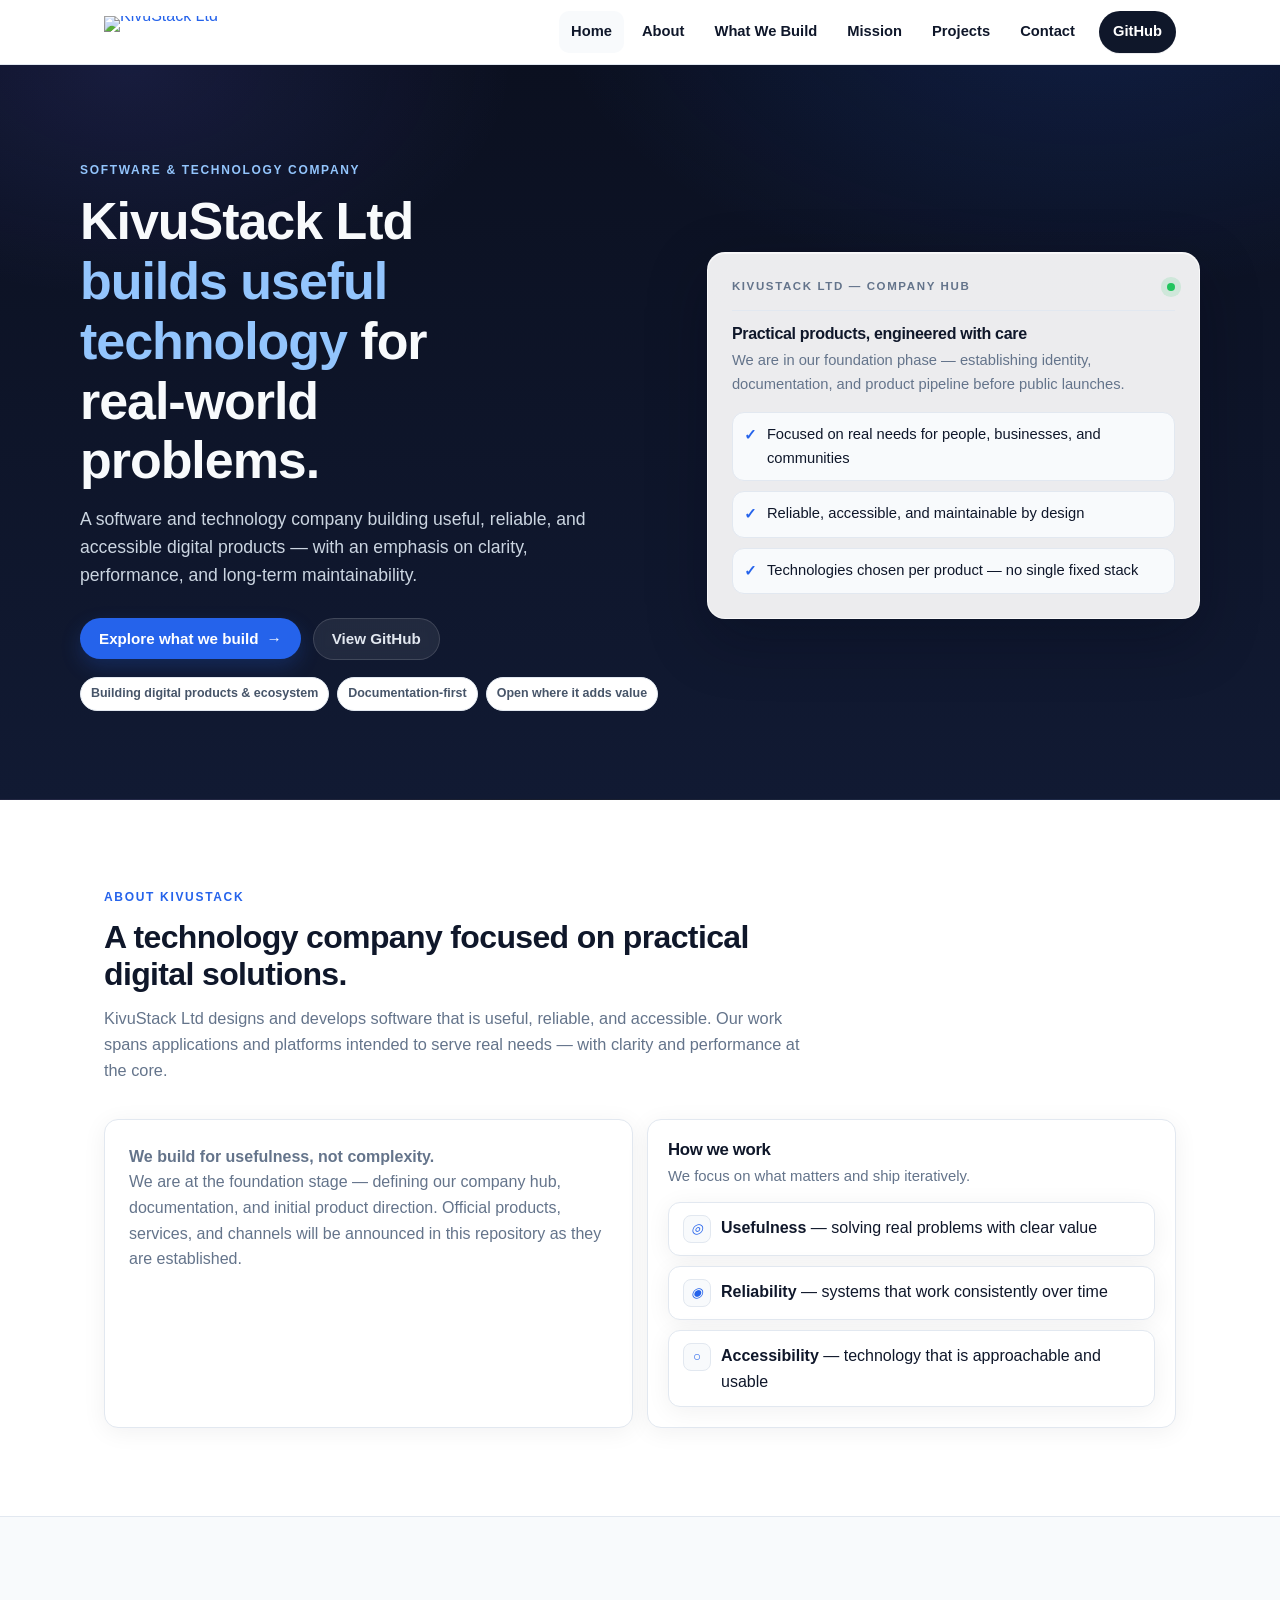
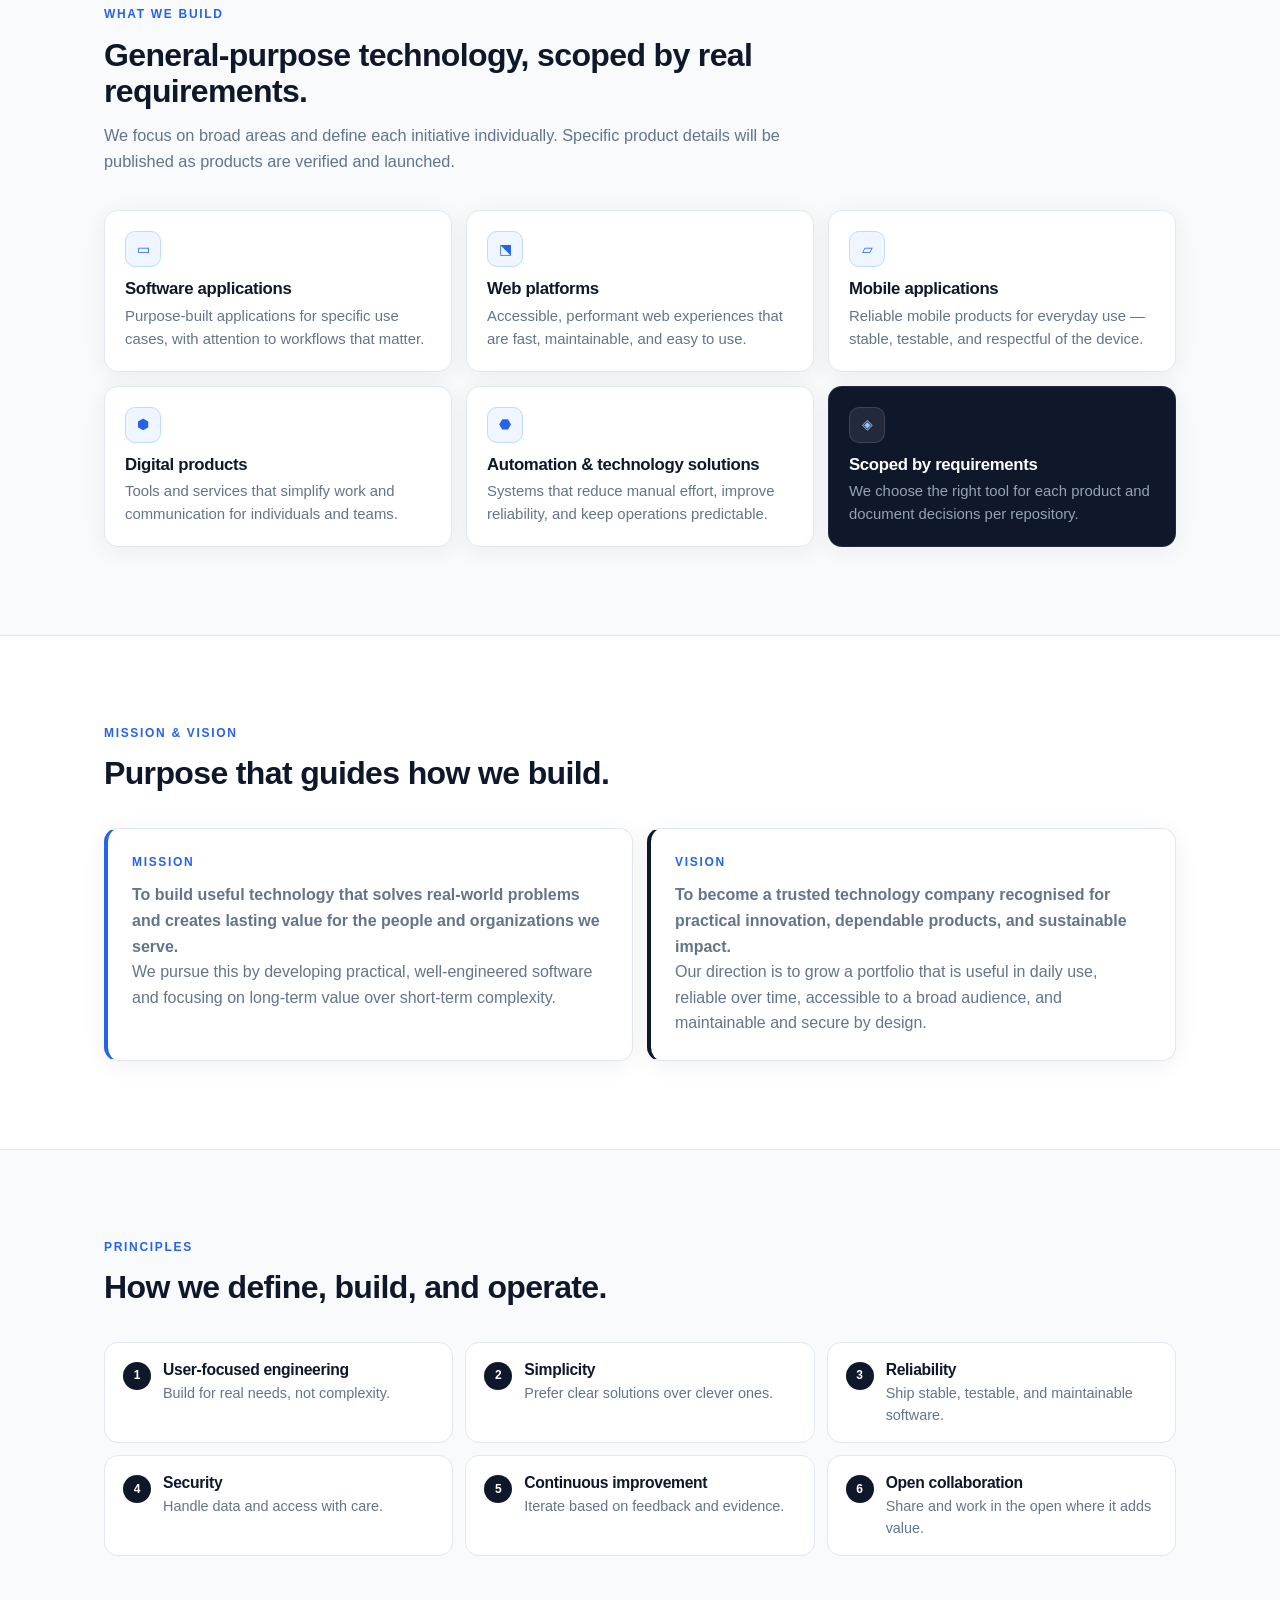
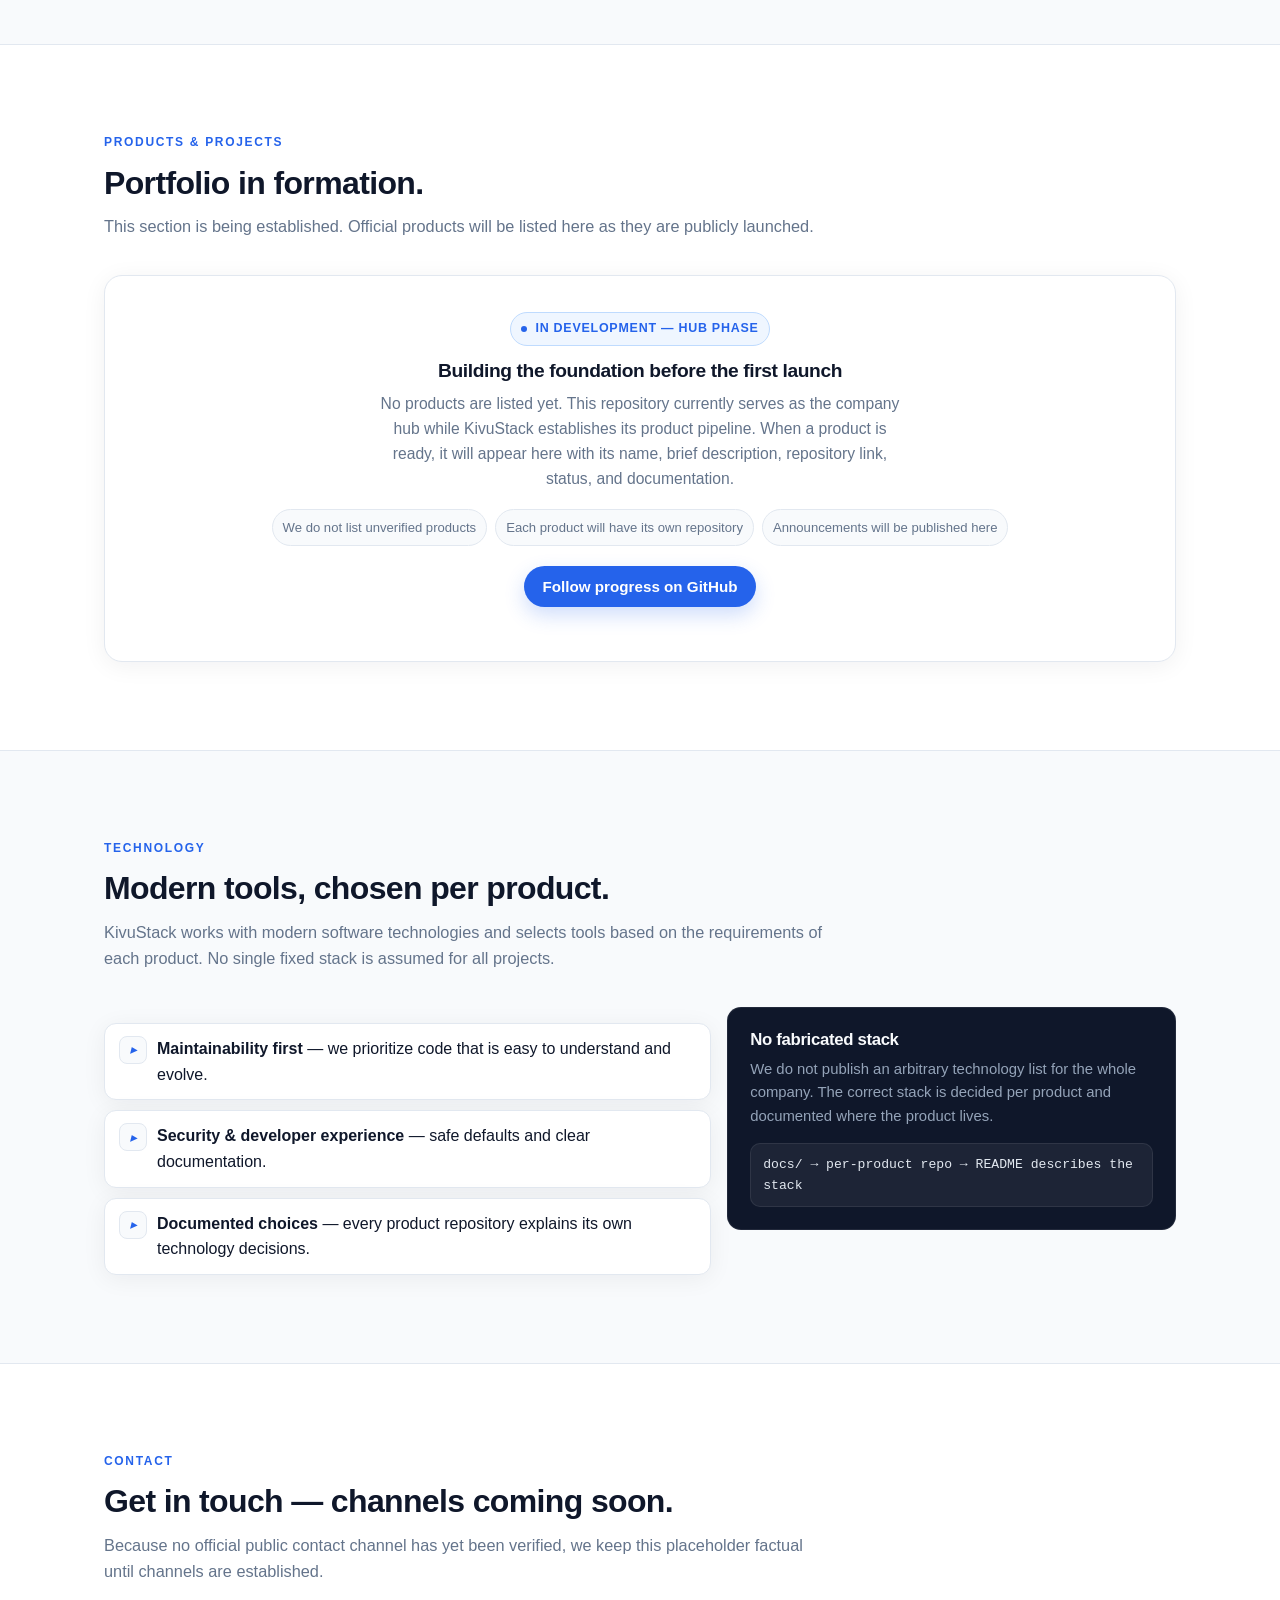
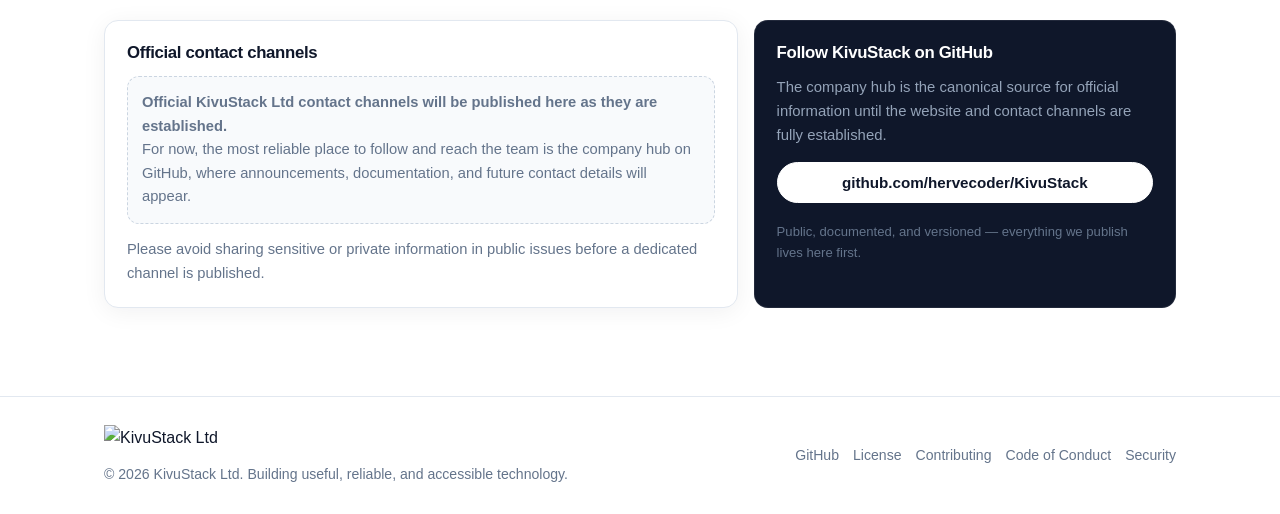
==== index.html @ 55574c66 "refactor: move website to repository root" ====
<!doctype html>
<html lang="en">
<head>
  <meta charset="utf-8">
  <meta name="viewport" content="width=device-width, initial-scale=1">
  <title>KivuStack Ltd — Useful, reliable, and accessible technology</title>
  <meta name="description" content="KivuStack Ltd is a software and technology company building useful, reliable, and accessible digital products. We focus on clarity, performance, and long-term maintainability.">
  <meta name="theme-color" content="#0b1020">
  <meta property="og:title" content="KivuStack Ltd — Useful, reliable, and accessible technology">
  <meta property="og:description" content="KivuStack Ltd builds practical digital solutions — software applications, web platforms, mobile apps, and automation systems.">
  <meta property="og:type" content="website">
  <meta property="og:url" content="https://hervecoder.github.io/KivuStack/">
  <meta property="og:image" content="https://hervecoder.github.io/KivuStack/assets/images/og-image.svg">
  <meta property="og:image:width" content="1200">
  <meta property="og:image:height" content="630">
  <meta property="og:image:alt" content="KivuStack Ltd — Useful, reliable, and accessible technology">
  <meta name="twitter:card" content="summary_large_image">
  <meta name="twitter:title" content="KivuStack Ltd">
  <meta name="twitter:description" content="A software and technology company building useful, reliable, and accessible digital products.">
  <meta name="twitter:image" content="https://hervecoder.github.io/KivuStack/assets/images/og-image.svg">
  <link rel="icon" href="assets/images/favicon.svg" type="image/svg+xml">
  <link rel="alternate icon" href="assets/images/favicon.svg">
  <link rel="stylesheet" href="assets/css/style.css">
</head>
<body>
  <a class="skip" href="#main">Skip to content</a>

  <header class="site-header" role="banner">
    <div class="container nav-wrap">
      <a class="brand" href="#home" aria-label="KivuStack Ltd — home">
        <img src="assets/images/KivuStack-logo.svg" alt="KivuStack Ltd" width="148" height="32" decoding="async">
      </a>

      <button class="nav-toggle" aria-expanded="false" aria-controls="primary-nav" aria-label="Toggle navigation">
        <span class="nav-toggle-lines" aria-hidden="true"><i></i></span>
      </button>

      <nav id="primary-nav" class="nav-primary" aria-label="Primary">
        <ul>
          <li><a href="#home">Home</a></li>
          <li><a href="#about">About</a></li>
          <li><a href="#what-we-build">What We Build</a></li>
          <li><a href="#mission">Mission</a></li>
          <li><a href="#projects">Projects</a></li>
          <li><a href="#contact">Contact</a></li>
          <li><a class="nav-github" href="https://github.com/hervecoder/KivuStack" target="_blank" rel="noopener noreferrer">GitHub</a></li>
        </ul>
      </nav>
    </div>
  </header>

  <main id="main">
    <!-- HERO -->
    <section id="home" class="hero" aria-labelledby="hero-title">
      <div class="container hero-inner">
        <div class="hero-grid">
          <div class="hero-copy reveal">
            <div class="eyebrow">Software &amp; Technology Company</div>
            <h1 id="hero-title">KivuStack Ltd <span>builds useful technology</span> for real-world problems.</h1>
            <p>A software and technology company building useful, reliable, and accessible digital products — with an emphasis on clarity, performance, and long-term maintainability.</p>
            <div class="hero-ctas">
              <a class="btn" href="#what-we-build">Explore what we build <span aria-hidden="true">→</span></a>
              <a class="btn btn-secondary" href="https://github.com/hervecoder/KivuStack" target="_blank" rel="noopener noreferrer">View GitHub</a>
            </div>
            <div class="hero-trust" aria-label="Trust signals">
              <span class="trust-pill">Building digital products &amp; ecosystem</span>
              <span class="trust-pill">Documentation‑first</span>
              <span class="trust-pill">Open where it adds value</span>
            </div>
          </div>

          <div class="hero-card reveal" aria-label="Company snapshot">
            <div class="hero-card-head">
              <span class="hero-card-kicker">KivuStack Ltd — Company hub</span>
              <span class="hero-card-dot" aria-hidden="true"></span>
            </div>
            <h3>Practical products, engineered with care</h3>
            <p>We are in our foundation phase — establishing identity, documentation, and product pipeline before public launches.</p>
            <ul class="hero-card-list">
              <li><span aria-hidden="true">✓</span> Focused on real needs for people, businesses, and communities</li>
              <li><span aria-hidden="true">✓</span> Reliable, accessible, and maintainable by design</li>
              <li><span aria-hidden="true">✓</span> Technologies chosen per product — no single fixed stack</li>
            </ul>
          </div>
        </div>
      </div>
    </section>

    <!-- ABOUT -->
    <section id="about" class="section" aria-labelledby="about-title">
      <div class="container">
        <div class="section-header reveal">
          <div class="eyebrow">About KivuStack</div>
          <h2 id="about-title">A technology company focused on practical digital solutions.</h2>
          <p>KivuStack Ltd designs and develops software that is useful, reliable, and accessible. Our work spans applications and platforms intended to serve real needs — with clarity and performance at the core.</p>
        </div>

        <div class="split reveal">
          <div class="callout">
            <p class="quote">We build for usefulness, not complexity.</p>
            <p>We are at the foundation stage — defining our company hub, documentation, and initial product direction. Official products, services, and channels will be announced in this repository as they are established.</p>
          </div>
          <div class="card">
            <h3>How we work</h3>
            <p style="color:var(--muted); margin-top:6px">We focus on what matters and ship iteratively.</p>
            <ul class="tech-list" style="margin-top:14px">
              <li><i aria-hidden="true">◎</i><div><strong>Usefulness</strong> — solving real problems with clear value</div></li>
              <li><i aria-hidden="true">◉</i><div><strong>Reliability</strong> — systems that work consistently over time</div></li>
              <li><i aria-hidden="true">○</i><div><strong>Accessibility</strong> — technology that is approachable and usable</div></li>
            </ul>
          </div>
        </div>
      </div>
    </section>

    <!-- WHAT WE BUILD -->
    <section id="what-we-build" class="section section-alt" aria-labelledby="build-title">
      <div class="container">
        <div class="section-header reveal">
          <div class="eyebrow">What We Build</div>
          <h2 id="build-title">General‑purpose technology, scoped by real requirements.</h2>
          <p>We focus on broad areas and define each initiative individually. Specific product details will be published as products are verified and launched.</p>
        </div>

        <div class="grid grid-3 reveal">
          <article class="card">
            <div class="card-icon" aria-hidden="true">▭</div>
            <h3>Software applications</h3>
            <p>Purpose‑built applications for specific use cases, with attention to workflows that matter.</p>
          </article>
          <article class="card">
            <div class="card-icon" aria-hidden="true">⬔</div>
            <h3>Web platforms</h3>
            <p>Accessible, performant web experiences that are fast, maintainable, and easy to use.</p>
          </article>
          <article class="card">
            <div class="card-icon" aria-hidden="true">▱</div>
            <h3>Mobile applications</h3>
            <p>Reliable mobile products for everyday use — stable, testable, and respectful of the device.</p>
          </article>
          <article class="card">
            <div class="card-icon" aria-hidden="true">⬢</div>
            <h3>Digital products</h3>
            <p>Tools and services that simplify work and communication for individuals and teams.</p>
          </article>
          <article class="card">
            <div class="card-icon" aria-hidden="true">⬣</div>
            <h3>Automation &amp; technology solutions</h3>
            <p>Systems that reduce manual effort, improve reliability, and keep operations predictable.</p>
          </article>
          <article class="card" style="background:var(--text); color:#e2e8f0; border-color:rgba(255,255,255,.08)">
            <div class="card-icon" aria-hidden="true" style="background:rgba(255,255,255,.08); border-color:rgba(255,255,255,.12); color:#93c5fd">◈</div>
            <h3 style="color:#fff">Scoped by requirements</h3>
            <p style="color:#94a3b8">We choose the right tool for each product and document decisions per repository.</p>
          </article>
        </div>
      </div>
    </section>

    <!-- MISSION / VISION -->
    <section id="mission" class="section" aria-labelledby="mission-title">
      <div class="container">
        <div class="section-header reveal">
          <div class="eyebrow">Mission &amp; Vision</div>
          <h2 id="mission-title">Purpose that guides how we build.</h2>
        </div>

        <div class="split reveal">
          <div class="callout mission">
            <strong>Mission</strong>
            <p class="quote">To build useful technology that solves real‑world problems and creates lasting value for the people and organizations we serve.</p>
            <p>We pursue this by developing practical, well‑engineered software and focusing on long‑term value over short‑term complexity.</p>
          </div>
          <div class="callout vision">
            <strong>Vision</strong>
            <p class="quote">To become a trusted technology company recognised for practical innovation, dependable products, and sustainable impact.</p>
            <p>Our direction is to grow a portfolio that is useful in daily use, reliable over time, accessible to a broad audience, and maintainable and secure by design.</p>
          </div>
        </div>
      </div>
    </section>

    <!-- PRINCIPLES -->
    <section id="principles" class="section section-alt" aria-labelledby="principles-title">
      <div class="container">
        <div class="section-header reveal">
          <div class="eyebrow">Principles</div>
          <h2 id="principles-title">How we define, build, and operate.</h2>
        </div>

        <div class="principles-grid reveal">
          <div class="principle">
            <span class="principle-num" aria-hidden="true">1</span>
            <div><h3>User‑focused engineering</h3><p>Build for real needs, not complexity.</p></div>
          </div>
          <div class="principle">
            <span class="principle-num" aria-hidden="true">2</span>
            <div><h3>Simplicity</h3><p>Prefer clear solutions over clever ones.</p></div>
          </div>
          <div class="principle">
            <span class="principle-num" aria-hidden="true">3</span>
            <div><h3>Reliability</h3><p>Ship stable, testable, and maintainable software.</p></div>
          </div>
          <div class="principle">
            <span class="principle-num" aria-hidden="true">4</span>
            <div><h3>Security</h3><p>Handle data and access with care.</p></div>
          </div>
          <div class="principle">
            <span class="principle-num" aria-hidden="true">5</span>
            <div><h3>Continuous improvement</h3><p>Iterate based on feedback and evidence.</p></div>
          </div>
          <div class="principle">
            <span class="principle-num" aria-hidden="true">6</span>
            <div><h3>Open collaboration</h3><p>Share and work in the open where it adds value.</p></div>
          </div>
        </div>
      </div>
    </section>

    <!-- PROJECTS -->
    <section id="projects" class="section" aria-labelledby="projects-title">
      <div class="container">
        <div class="section-header reveal">
          <div class="eyebrow">Products &amp; Projects</div>
          <h2 id="projects-title">Portfolio in formation.</h2>
          <p>This section is being established. Official products will be listed here as they are publicly launched.</p>
        </div>

        <div class="projects-stage reveal">
          <span class="badge"><span class="badge-dot" aria-hidden="true"></span> In development — hub phase</span>
          <h3>Building the foundation before the first launch</h3>
          <p>No products are listed yet. This repository currently serves as the company hub while KivuStack establishes its product pipeline. When a product is ready, it will appear here with its name, brief description, repository link, status, and documentation.</p>
          <div class="projects-note">
            <span class="mini">We do not list unverified products</span>
            <span class="mini">Each product will have its own repository</span>
            <span class="mini">Announcements will be published here</span>
          </div>
          <p style="margin-top:20px"><a class="btn" href="https://github.com/hervecoder/KivuStack" target="_blank" rel="noopener noreferrer">Follow progress on GitHub</a></p>
        </div>
      </div>
    </section>

    <!-- TECHNOLOGY -->
    <section id="technology" class="section section-alt" aria-labelledby="tech-title">
      <div class="container">
        <div class="section-header reveal">
          <div class="eyebrow">Technology</div>
          <h2 id="tech-title">Modern tools, chosen per product.</h2>
          <p>KivuStack works with modern software technologies and selects tools based on the requirements of each product. No single fixed stack is assumed for all projects.</p>
        </div>

        <div class="tech-wrap reveal">
          <div>
            <ul class="tech-list">
              <li><i aria-hidden="true">▸</i><div><strong>Maintainability first</strong> — we prioritize code that is easy to understand and evolve.</div></li>
              <li><i aria-hidden="true">▸</i><div><strong>Security &amp; developer experience</strong> — safe defaults and clear documentation.</div></li>
              <li><i aria-hidden="true">▸</i><div><strong>Documented choices</strong> — every product repository explains its own technology decisions.</div></li>
            </ul>
          </div>
          <div class="tech-panel" aria-label="Technology note">
            <h3>No fabricated stack</h3>
            <p>We do not publish an arbitrary technology list for the whole company. The correct stack is decided per product and documented where the product lives.</p>
            <code>docs/ → per‑product repo → README describes the stack</code>
          </div>
        </div>
      </div>
    </section>

    <!-- CONTACT -->
    <section id="contact" class="section" aria-labelledby="contact-title">
      <div class="container">
        <div class="section-header reveal">
          <div class="eyebrow">Contact</div>
          <h2 id="contact-title">Get in touch — channels coming soon.</h2>
          <p>Because no official public contact channel has yet been verified, we keep this placeholder factual until channels are established.</p>
        </div>

        <div class="contact-grid reveal">
          <div class="contact-card">
            <h3>Official contact channels</h3>
            <div class="contact-placeholder" role="note">
              <strong>Official KivuStack Ltd contact channels will be published here as they are established.</strong><br>
              For now, the most reliable place to follow and reach the team is the company hub on GitHub, where announcements, documentation, and future contact details will appear.
            </div>
            <p style="margin-top:14px; font-size:.92rem">Please avoid sharing sensitive or private information in public issues before a dedicated channel is published.</p>
          </div>

          <div class="github-card">
            <h3>Follow KivuStack on GitHub</h3>
            <p>The company hub is the canonical source for official information until the website and contact channels are fully established.</p>
            <a class="btn" href="https://github.com/hervecoder/KivuStack" target="_blank" rel="noopener noreferrer">github.com/hervecoder/KivuStack</a>
            <p style="font-size:.82rem; color:#64748b; margin-top:4px">Public, documented, and versioned — everything we publish lives here first.</p>
          </div>
        </div>
      </div>
    </section>
  </main>

  <footer class="site-footer" role="contentinfo">
    <div class="container footer-row">
      <div class="footer-brand">
        <img src="assets/images/KivuStack-logo.svg" alt="KivuStack Ltd" width="148" height="32" loading="lazy">
        <div class="footer-meta">© 2026 KivuStack Ltd. Building useful, reliable, and accessible technology.</div>
      </div>
      <nav class="footer-links" aria-label="Footer">
        <a href="https://github.com/hervecoder/KivuStack" target="_blank" rel="noopener noreferrer">GitHub</a>
        <a href="https://github.com/hervecoder/KivuStack/blob/main/LICENSE" target="_blank" rel="noopener noreferrer">License</a>
        <a href="https://github.com/hervecoder/KivuStack/blob/main/CONTRIBUTING.md" target="_blank" rel="noopener noreferrer">Contributing</a>
        <a href="https://github.com/hervecoder/KivuStack/blob/main/CODE_OF_CONDUCT.md" target="_blank" rel="noopener noreferrer">Code of Conduct</a>
        <a href="https://github.com/hervecoder/KivuStack/blob/main/SECURITY.md" target="_blank" rel="noopener noreferrer">Security</a>
      </nav>
    </div>
  </footer>

  <script src="assets/js/main.js"></script>
</body>
</html>
---- assets/css/style.css ----
/* KivuStack Ltd — website style.css — lightweight, no dependencies
   Brand palette: see assets/brand-guidelines.md — primary #0f172a, accent #2563eb, dark #0b1020 */
:root{
  --bg:#ffffff;
  --bg-alt:#f8fafc;
  --bg-hero:#0b1020;
  --bg-hero-2:#111a33;
  --surface:#ffffff;
  --text:#0f172a; /* primary */
  --muted:#64748b; /* muted */
  --muted-2:#94a3b8;
  --line:#e2e8f0; /* border */
  --line-strong:#cbd5e1;
  --accent:#2563eb; /* KivuStack Blue */
  --accent-hover:#1d4ed8;
  --accent-soft:#eff6ff;
  --accent-border:#bfdbfe;
  --radius:14px;
  --radius-lg:18px;
  --shadow:0 4px 24px rgba(15,23,42,.06);
  --shadow-lg:0 12px 40px rgba(15,23,42,.10);
  --header-h:64px;
  --max:1120px;
  --focus:0 0 0 3px rgba(37,99,235,.35);
}

*{box-sizing:border-box}
html{scroll-behavior:smooth; scroll-padding-top:calc(var(--header-h) + 16px)}
@media (prefers-reduced-motion:reduce){
  html{scroll-behavior:auto}
  *,*::before,*::after{animation:none !important; transition:none !important}
}
body{
  margin:0;
  font-family:ui-sans-system,-apple-system,BlinkMacSystemFont,"Segoe UI",Roboto,"Helvetica Neue",Arial,"Noto Sans",Ubuntu,Cantarell,sans-serif;
  color:var(--text);
  background:var(--bg);
  line-height:1.6;
  -webkit-font-smoothing:antialiased;
  text-rendering:optimizeLegibility;
}
img{max-width:100%; display:block}
a{color:var(--accent); text-decoration:none}
a:hover{text-decoration:underline}
a:focus-visible{outline:none; box-shadow:var(--focus); border-radius:6px}
p{margin:0 0 1em}
h1,h2,h3{line-height:1.15; letter-spacing:-.02em; margin:0}
h1{font-size:clamp(2rem,5vw,3.25rem); font-weight:800}
h2{font-size:clamp(1.6rem,3.5vw,2rem); font-weight:700}
h3{font-size:1.05rem; font-weight:650}

/* Skip link */
.skip{
  position:absolute; left:-9999px; top:auto; width:1px; height:1px; overflow:hidden;
}
.skip:focus{
  left:16px; top:16px; width:auto; height:auto; background:var(--accent); color:#fff;
  padding:10px 14px; border-radius:8px; z-index:999; text-decoration:none; box-shadow:var(--shadow-lg)
}

/* Container */
.container{max-width:var(--max); margin:0 auto; padding:0 20px}
@media(min-width:768px){ .container{padding:0 24px} }
.section{padding:72px 0}
@media(min-width:900px){ .section{padding:88px 0} }
.section-alt{background:var(--bg-alt); border-top:1px solid var(--line); border-bottom:1px solid var(--line)}
.eyebrow{
  font-size:.75rem; letter-spacing:.14em; text-transform:uppercase; color:var(--accent);
  font-weight:700; margin-bottom:12px
}
.lead{font-size:1.05rem; color:var(--muted); max-width:60ch}
.section-header{max-width:720px; margin-bottom:36px}
.section-header p{color:var(--muted); margin-top:12px; font-size:1.02rem}

/* Header */
.site-header{
  position:sticky; top:0; z-index:40;
  background:rgba(255,255,255,.82);
  backdrop-filter:saturate(180%) blur(12px);
  -webkit-backdrop-filter:saturate(180%) blur(12px);
  border-bottom:1px solid var(--line);
}
.nav-wrap{
  display:flex; align-items:center; justify-content:space-between;
  height:var(--header-h); gap:16px;
}
.wordmark{
  font-weight:800; font-size:1.05rem; letter-spacing:-.02em; color:var(--text);
  text-decoration:none; display:inline-flex; align-items:center; gap:10px;
  white-space:nowrap;
}
.wordmark-mark{
  width:30px; height:30px; border-radius:8px; background:var(--text); color:#fff;
  display:grid; place-items:center; font-size:.72rem; font-weight:800; letter-spacing:.06em;
}
.wordmark:hover{text-decoration:none}
.brand{
  display:inline-flex; align-items:center; text-decoration:none; line-height:0;
}
.brand img{ display:block; height:32px; width:auto; }
.brand:hover{opacity:.92}
.brand:focus-visible{box-shadow:var(--focus); border-radius:8px}
.footer-brand{ display:flex; flex-direction:column; gap:10px; align-items:flex-start; }
.footer-brand img{ display:block; height:28px; width:auto; }
.footer-wordmark{font-weight:800; letter-spacing:-.02em}
.nav-primary ul{
  list-style:none; margin:0; padding:0; display:flex; align-items:center; gap:6px;
}
.nav-primary a{
  display:inline-flex; align-items:center; padding:9px 12px; border-radius:10px;
  color:var(--text); font-size:.92rem; font-weight:550; text-decoration:none;
}
.nav-primary a:hover{background:var(--bg-alt); text-decoration:none}
.nav-primary a.is-active{background:var(--bg-alt)}
.nav-github{
  background:var(--text) !important; color:#fff !important;
  padding:9px 14px !important; border-radius:999px !important; margin-left:6px;
  box-shadow:0 1px 0 rgba(15,23,42,.08);
}
.nav-github:hover{background:#1e293b !important; transform:translateY(-0.5px)}
.nav-github:focus-visible{box-shadow:var(--focus)}

/* Mobile toggle */
.nav-toggle{
  display:none; appearance:none; border:1px solid var(--line); background:#fff;
  width:40px; height:40px; border-radius:10px; align-items:center; justify-content:center;
  cursor:pointer; color:var(--text);
}
.nav-toggle:hover{background:var(--bg-alt)}
.nav-toggle:focus-visible{box-shadow:var(--focus)}
.nav-toggle-lines{width:16px; height:12px; position:relative; display:block}
.nav-toggle-lines i,
.nav-toggle-lines i::before,
.nav-toggle-lines i::after{
  content:""; position:absolute; left:0; width:100%; height:2px; background:var(--text);
  border-radius:2px; transition:transform .18s ease, opacity .18s ease, top .18s ease;
}
.nav-toggle-lines i{top:5px}
.nav-toggle-lines i::before{top:-5px}
.nav-toggle-lines i::after{top:5px}
.nav-toggle[aria-expanded="true"] .nav-toggle-lines i{background:transparent}
.nav-toggle[aria-expanded="true"] .nav-toggle-lines i::before{transform:rotate(45deg); top:0}
.nav-toggle[aria-expanded="true"] .nav-toggle-lines i::after{transform:rotate(-45deg); top:0}

@media(max-width:860px){
  .nav-toggle{display:inline-flex}
  .nav-primary{
    position:fixed; inset:calc(var(--header-h)) 0 auto 0;
    background:#fff; border-bottom:1px solid var(--line);
    padding:12px 16px 16px; box-shadow:var(--shadow-lg);
    display:none;
  }
  .nav-primary.is-open{display:block}
  .nav-primary ul{flex-direction:column; align-items:stretch; gap:4px}
  .nav-primary a{padding:14px 14px; font-size:1rem}
  .nav-primary a.nav-github{margin:8px 0 0; justify-content:center}
}

/* Hero */
.hero{
  background:
    radial-gradient(900px 500px at 85% -10%, rgba(37,99,235,.18), transparent 60%),
    radial-gradient(700px 420px at 10% 0%, rgba(99,102,241,.14), transparent 55%),
    linear-gradient(180deg, var(--bg-hero) 0%, var(--bg-hero-2) 100%);
  color:#e2e8f0; position:relative; overflow:hidden;
  border-bottom:1px solid rgba(255,255,255,.06);
}
.hero-inner{padding:64px 0 56px}
@media(min-width:900px){ .hero-inner{padding:96px 0 88px} }
.hero-grid{
  display:grid; gap:36px; align-items:center;
}
@media(min-width:900px){ .hero-grid{grid-template-columns:1.08fr .92fr; gap:48px} }
.hero-copy .eyebrow{color:#93c5fd}
.hero h1{color:#f8fafc; max-width:16ch}
.hero h1 span{color:#93c5fd; font-weight:800}
.hero p{
  color:#cbd5e1; font-size:1.06rem; max-width:56ch; margin-top:14px;
}
@media(min-width:900px){ .hero p{font-size:1.1rem} }
.hero-ctas{display:flex; flex-wrap:wrap; gap:12px; margin-top:28px}
.btn{
  appearance:none; border:1px solid transparent; background:var(--accent); color:#fff;
  padding:12px 18px; border-radius:999px; font-weight:650; font-size:.95rem;
  display:inline-flex; align-items:center; gap:8px; text-decoration:none; line-height:1;
  cursor:pointer; transition:transform .14s ease, background .14s ease, box-shadow .14s ease;
  box-shadow:0 8px 20px rgba(37,99,235,.22);
}
.btn:hover{background:var(--accent-hover); transform:translateY(-1px); text-decoration:none}
.btn:active{transform:translateY(0)}
.btn:focus-visible{box-shadow:var(--focus)}
.btn-secondary{
  background:rgba(255,255,255,.08); color:#e2e8f0; border-color:rgba(255,255,255,.14);
  box-shadow:none; backdrop-filter:blur(6px);
}
.btn-secondary:hover{background:rgba(255,255,255,.12); color:#fff}
.hero-card{
  background:rgba(255,255,255,.92); color:var(--text);
  border-radius:var(--radius-lg); padding:22px;
  box-shadow:0 20px 60px rgba(2,6,23,.28), 0 1px 0 rgba(255,255,255,.6) inset;
  border:1px solid rgba(255,255,255,.7);
}
@media(min-width:900px){ .hero-card{padding:24px} }
.hero-card-head{
  display:flex; align-items:center; justify-content:space-between; gap:12px;
  padding-bottom:14px; border-bottom:1px solid var(--line); margin-bottom:14px;
}
.hero-card-kicker{
  font-size:.72rem; letter-spacing:.14em; text-transform:uppercase; font-weight:750; color:var(--muted)
}
.hero-card-dot{width:8px; height:8px; border-radius:50%; background:#22c55e; box-shadow:0 0 0 6px rgba(34,197,94,.14)}
.hero-card h3{font-size:1rem; margin-bottom:6px}
.hero-card p{color:var(--muted); font-size:.92rem; margin:0}
.hero-card-list{
  list-style:none; margin:16px 0 0; padding:0; display:grid; gap:10px;
}
.hero-card-list li{
  display:flex; align-items:flex-start; gap:10px; font-size:.92rem; color:var(--text);
  padding:10px 11px; background:var(--bg-alt); border:1px solid var(--line); border-radius:12px;
}
.hero-card-list li span{color:var(--accent); font-weight:800; margin-top:1px}
.hero-trust{
  display:flex; flex-wrap:wrap; gap:8px; margin-top:18px;
}
.trust-pill{
  font-size:.78rem; color:#475569; background:#fff; border:1px solid var(--line);
  padding:6px 10px; border-radius:999px; font-weight:600;
}

/* Cards / grids */
.grid{ display:grid; gap:14px }
.grid-3{grid-template-columns:1fr}
@media(min-width:640px){ .grid-3{grid-template-columns:repeat(2,1fr)} }
@media(min-width:980px){ .grid-3{grid-template-columns:repeat(3,1fr)} }
.grid-2{grid-template-columns:1fr}
@media(min-width:820px){ .grid-2{grid-template-columns:repeat(2,1fr)} }

.card{
  background:var(--surface); border:1px solid var(--line); border-radius:var(--radius);
  padding:20px; box-shadow:var(--shadow); transition:transform .14s ease, box-shadow .14s ease, border-color .14s ease;
}
.card:hover{transform:translateY(-2px); box-shadow:var(--shadow-lg); border-color:var(--line-strong)}
.card-icon{
  width:36px; height:36px; border-radius:10px; display:grid; place-items:center;
  background:var(--accent-soft); border:1px solid var(--accent-border); color:var(--accent);
  font-size:.9rem; margin-bottom:12px;
}
.card h3{margin-bottom:6px}
.card p{color:var(--muted); font-size:.93rem; margin:0; line-height:1.55}

/* Mission / Vision */
.split{
  display:grid; gap:14px;
}
@media(min-width:820px){ .split{grid-template-columns:1fr 1fr} }
.callout{
  background:var(--surface); border:1px solid var(--line); border-radius:var(--radius);
  padding:24px; box-shadow:var(--shadow);
}
.callout strong{display:block; font-size:.75rem; letter-spacing:.14em; text-transform:uppercase; color:var(--accent); margin-bottom:10px}
.callout p{color:var(--muted); margin:0; font-size:1rem; line-height:1.6}
.callout.mission{border-left:4px solid var(--accent)}
.callout.vision{border-left:4px solid #0f172a}
.quote{
  font-size:1.125rem; color:var(--text); font-weight:650; line-height:1.45; margin:0 0 8px;
}

/* Principles */
.principles-grid{
  display:grid; gap:12px; grid-template-columns:1fr;
}
@media(min-width:640px){ .principles-grid{grid-template-columns:repeat(2,1fr)} }
@media(min-width:1020px){ .principles-grid{grid-template-columns:repeat(3,1fr)} }
.principle{
  background:var(--surface); border:1px solid var(--line); border-radius:var(--radius);
  padding:18px 18px 16px; display:flex; gap:12px; align-items:flex-start;
}
.principle-num{
  flex:0 0 28px; height:28px; border-radius:999px; background:var(--text); color:#fff;
  display:grid; place-items:center; font-size:.75rem; font-weight:800; margin-top:1px;
}
.principle h3{font-size:.98rem; margin-bottom:4px}
.principle p{color:var(--muted); font-size:.9rem; margin:0; line-height:1.5}

/* Projects */
.projects-stage{
  background:var(--surface); border:1px solid var(--line); border-radius:var(--radius-lg);
  padding:28px; box-shadow:var(--shadow); text-align:center;
}
@media(min-width:640px){ .projects-stage{padding:36px} }
.badge{
  display:inline-flex; align-items:center; gap:8px;
  background:var(--accent-soft); border:1px solid var(--accent-border); color:var(--accent);
  font-size:.78rem; font-weight:750; letter-spacing:.06em; text-transform:uppercase;
  padding:6px 10px; border-radius:999px; margin-bottom:14px;
}
.badge-dot{width:6px; height:6px; border-radius:50%; background:var(--accent)}
.projects-stage h3{font-size:1.2rem; margin-bottom:8px}
.projects-stage p{color:var(--muted); max-width:60ch; margin:0 auto 18px; font-size:.98rem}
.projects-note{
  display:flex; flex-wrap:wrap; justify-content:center; gap:8px; margin-top:18px;
}
.mini{font-size:.82rem; color:var(--muted); background:var(--bg-alt); border:1px solid var(--line); padding:7px 10px; border-radius:999px}

/* Technology */
.tech-wrap{
  display:grid; gap:16px; align-items:start;
}
@media(min-width:860px){ .tech-wrap{grid-template-columns: 1.15fr .85fr} }
.tech-list{
  list-style:none; margin:16px 0 0; padding:0; display:grid; gap:10px;
}
.tech-list li{
  display:flex; gap:10px; align-items:flex-start;
  background:var(--surface); border:1px solid var(--line); border-radius:12px;
  padding:12px 14px; box-shadow:var(--shadow);
}
.tech-list li i{
  width:28px; height:28px; border-radius:8px; background:var(--bg-alt); border:1px solid var(--line);
  display:grid; place-items:center; flex:0 0 28px; color:var(--accent); font-size:.85rem;
}
.tech-panel{
  background:var(--text); color:#e2e8f0; border-radius:var(--radius); padding:22px;
  border:1px solid rgba(255,255,255,.08);
}
.tech-panel h3{color:#f8fafc; margin-bottom:8px}
.tech-panel p{color:#94a3b8; margin:0; font-size:.93rem}
.tech-panel code{
  display:block; margin-top:14px; background:rgba(255,255,255,.06); border:1px solid rgba(255,255,255,.08);
  color:#e2e8f0; padding:10px 12px; border-radius:10px; font-size:.82rem; font-family:ui-monospace,SFMono-Regular,Menlo,Monaco,Consolas,monospace; overflow:auto;
}

/* Contact */
.contact-grid{
  display:grid; gap:16px;
}
@media(min-width:820px){ .contact-grid{grid-template-columns:1.2fr .8fr} }
.contact-card{
  background:var(--surface); border:1px solid var(--line); border-radius:var(--radius);
  padding:22px; box-shadow:var(--shadow);
}
.contact-card p{color:var(--muted); margin:0}
.contact-placeholder{
  background:var(--bg-alt); border:1px dashed var(--line-strong); border-radius:12px;
  padding:14px 14px; color:var(--muted); font-size:.92rem; margin-top:14px;
}
.github-card{
  background:var(--text); color:#e2e8f0; border-radius:var(--radius); padding:22px;
  border:1px solid rgba(255,255,255,.08); display:flex; flex-direction:column; gap:14px;
}
.github-card h3{color:#fff}
.github-card p{color:#94a3b8; margin:0; font-size:.93rem}
.github-card a.btn{justify-content:center; background:#fff; color:var(--text); box-shadow:none; border-color:#fff}
.github-card a.btn:hover{background:#f8fafc}

/* Footer */
.site-footer{
  border-top:1px solid var(--line); background:var(--bg); padding:28px 0;
}
.footer-row{
 display:flex; flex-direction:column; gap:16px; align-items:flex-start;
}
@media(min-width:700px){ .footer-row{flex-direction:row; justify-content:space-between; align-items:center} }
.footer-wordmark{font-weight:800; letter-spacing:-.02em}
.footer-meta{color:var(--muted); font-size:.88rem}
.footer-links{display:flex; flex-wrap:wrap; gap:14px; font-size:.88rem}
.footer-links a{color:var(--muted)}
.footer-links a:hover{color:var(--text); text-decoration:underline}

/* Reveal animation */
.reveal{opacity:0; transform:translateY(8px); transition:opacity .5s ease, transform .5s ease}
.reveal.is-visible{opacity:1; transform:none}

/* Utilities */
.sr-only{position:absolute; width:1px; height:1px; padding:0; margin:-1px; overflow:hidden; clip:rect(0,0,0,0); white-space:nowrap; border:0}

/* 404 */
.page-404{
  min-height:70vh; display:grid; place-items:center; padding:48px 0; text-align:center;
}
.page-404 h1{font-size:clamp(3rem, 10vw, 6rem); line-height:1; letter-spacing:-.04em}
.page-404 p{color:var(--muted); max-width:48ch; margin:12px auto 20px}
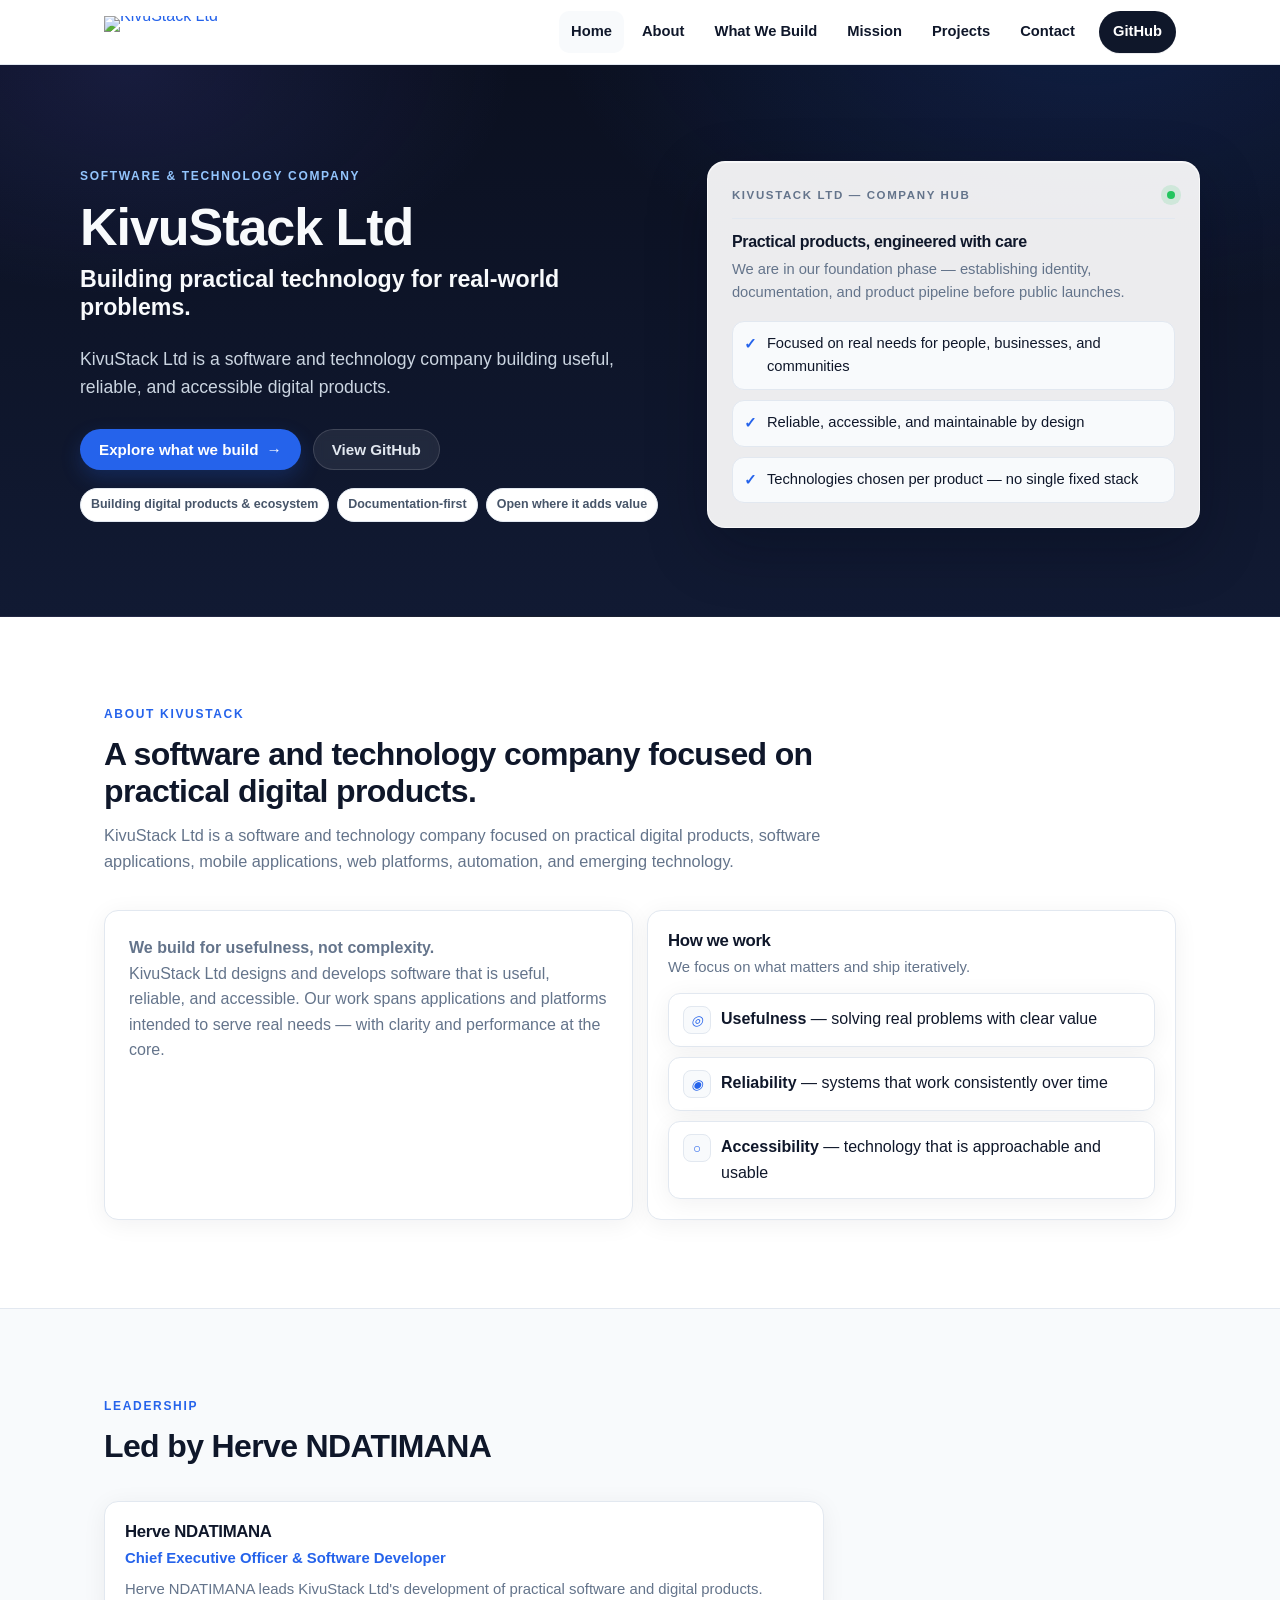
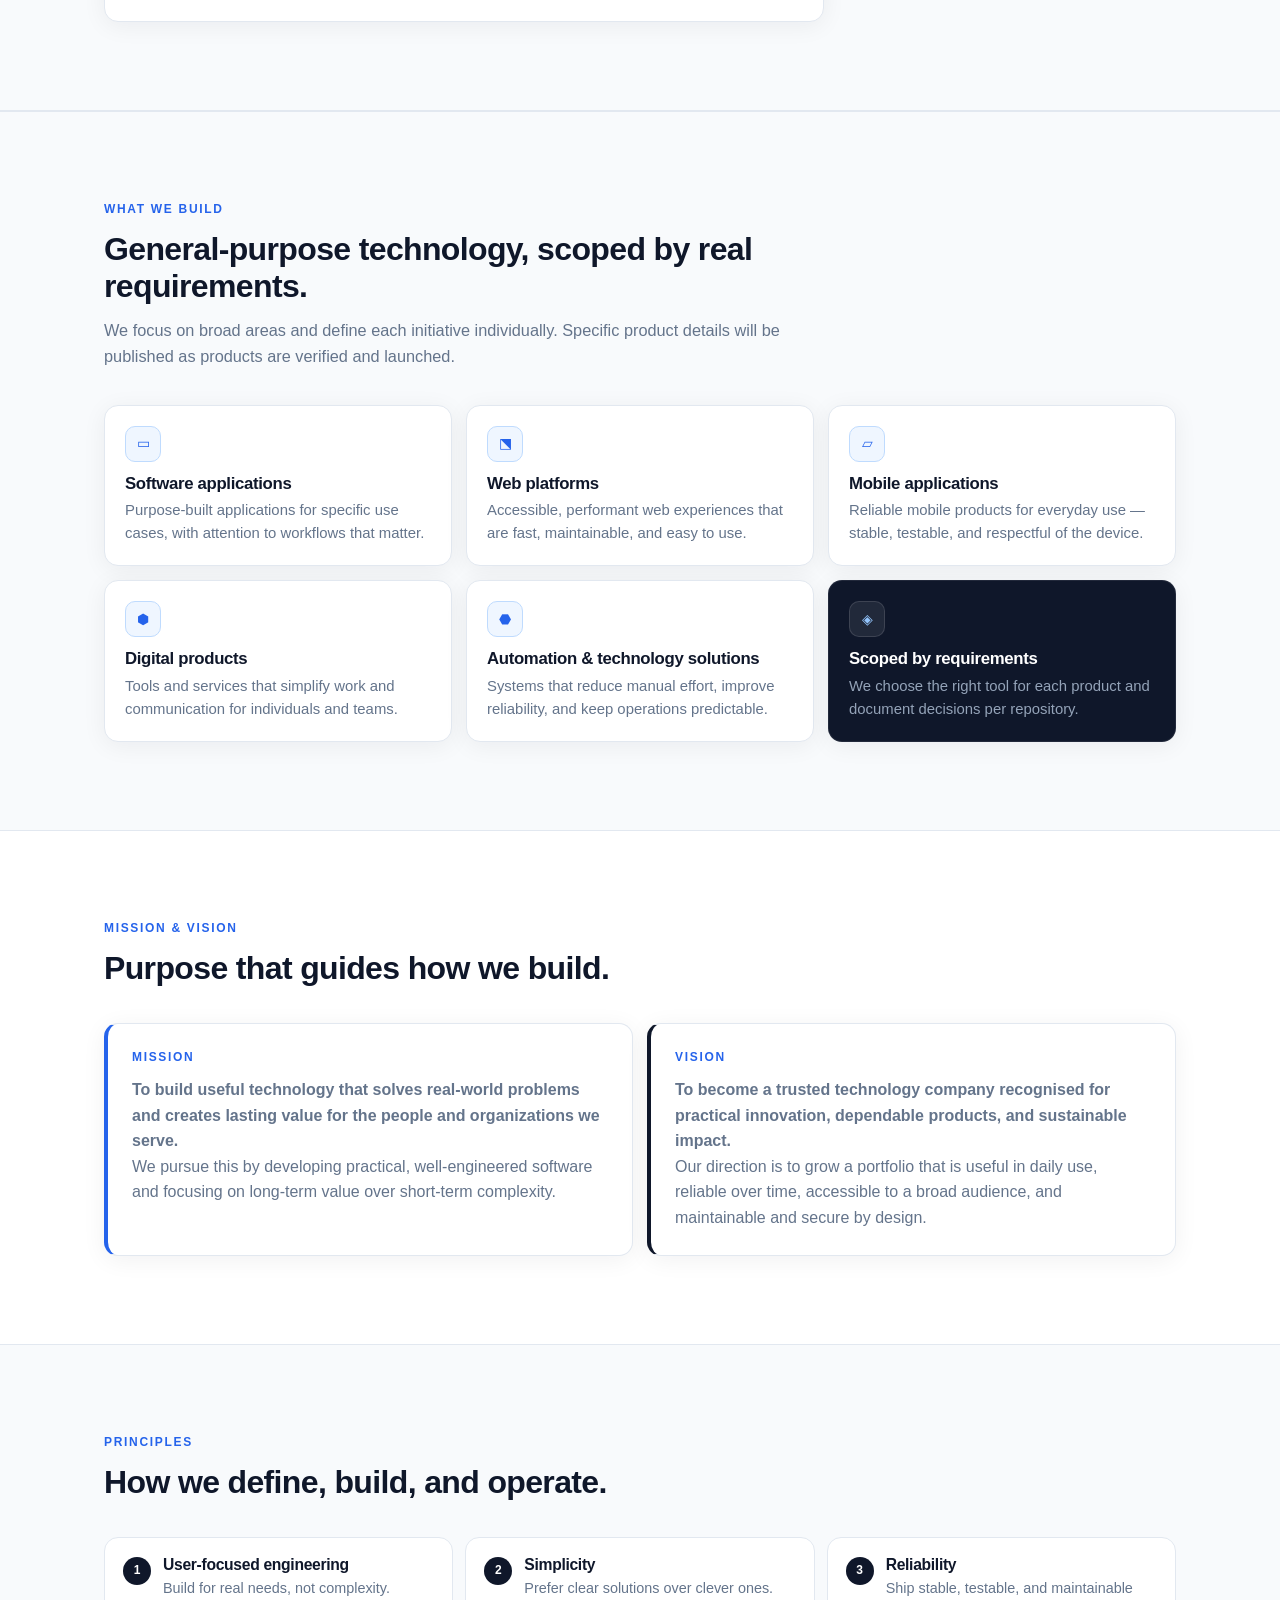
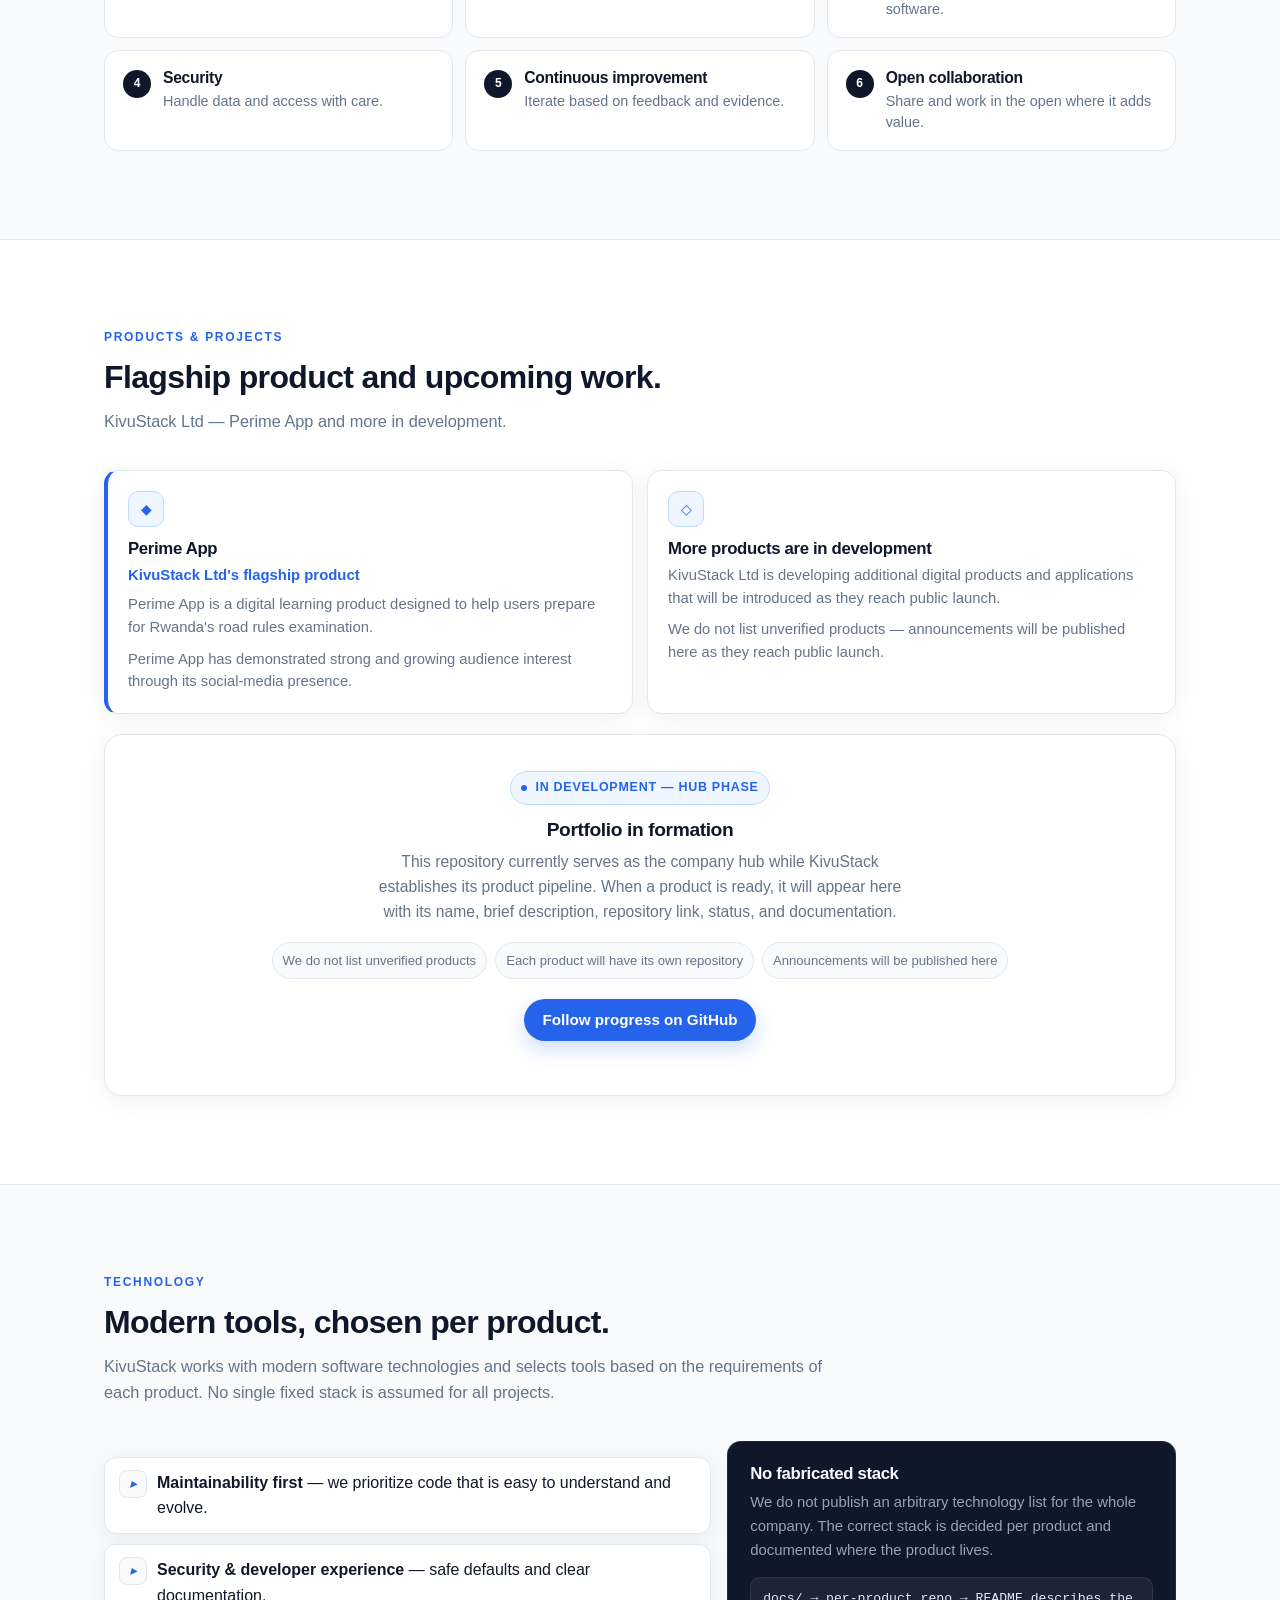
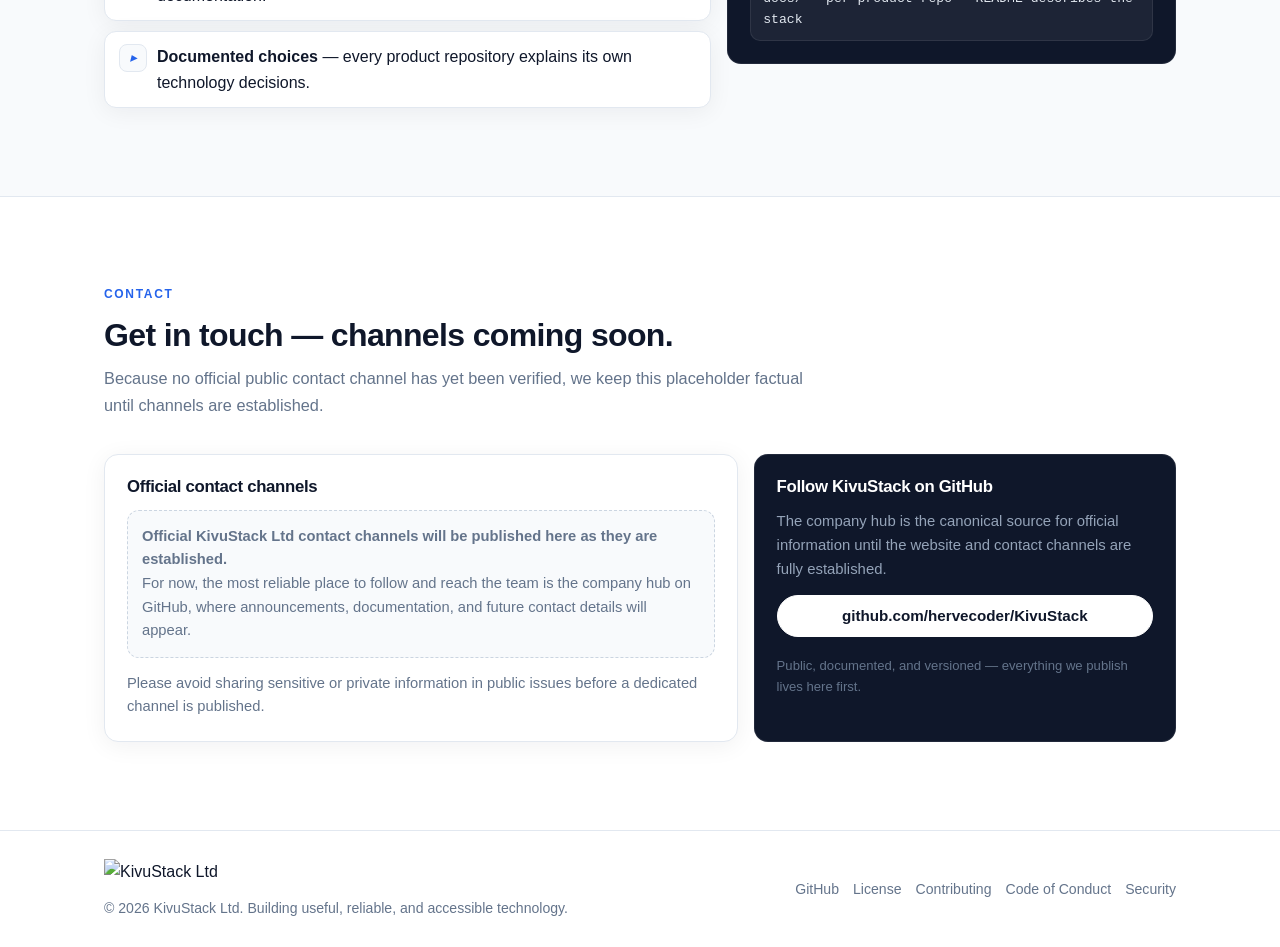
==== commit 951a24e2: "feat: expand KivuStack company and product presence" ====
--- a/index.html
+++ b/index.html
@@ -3,21 +3,21 @@
 <head>
   <meta charset="utf-8">
   <meta name="viewport" content="width=device-width, initial-scale=1">
-  <title>KivuStack Ltd — Useful, reliable, and accessible technology</title>
-  <meta name="description" content="KivuStack Ltd is a software and technology company building useful, reliable, and accessible digital products. We focus on clarity, performance, and long-term maintainability.">
+  <title>KivuStack Ltd — Software &amp; Digital Products</title>
+  <meta name="description" content="KivuStack Ltd is a software and technology company building useful, reliable, and accessible digital products, including software applications, mobile apps, web platforms, and automation solutions.">
   <meta name="theme-color" content="#0b1020">
-  <meta property="og:title" content="KivuStack Ltd — Useful, reliable, and accessible technology">
-  <meta property="og:description" content="KivuStack Ltd builds practical digital solutions — software applications, web platforms, mobile apps, and automation systems.">
+  <meta property="og:title" content="KivuStack Ltd — Building Practical Technology">
+  <meta property="og:description" content="KivuStack Ltd is a software and technology company building useful, reliable, and accessible digital products, including software applications, mobile apps, web platforms, and automation solutions.">
   <meta property="og:type" content="website">
-  <meta property="og:url" content="https://hervecoder.github.io/KivuStack/">
-  <meta property="og:image" content="https://hervecoder.github.io/KivuStack/assets/images/og-image.svg">
+  <meta property="og:url" content="https://kivustack.pages.dev/">
+  <meta property="og:image" content="https://kivustack.pages.dev/assets/images/og-image.svg">
   <meta property="og:image:width" content="1200">
   <meta property="og:image:height" content="630">
-  <meta property="og:image:alt" content="KivuStack Ltd — Useful, reliable, and accessible technology">
+  <meta property="og:image:alt" content="KivuStack Ltd — Software & Digital Products">
   <meta name="twitter:card" content="summary_large_image">
-  <meta name="twitter:title" content="KivuStack Ltd">
-  <meta name="twitter:description" content="A software and technology company building useful, reliable, and accessible digital products.">
-  <meta name="twitter:image" content="https://hervecoder.github.io/KivuStack/assets/images/og-image.svg">
+  <meta name="twitter:title" content="KivuStack Ltd — Building Practical Technology">
+  <meta name="twitter:description" content="KivuStack Ltd is a software and technology company building useful, reliable, and accessible digital products, including software applications, mobile apps, web platforms, and automation solutions.">
+  <meta name="twitter:image" content="https://kivustack.pages.dev/assets/images/og-image.svg">
   <link rel="icon" href="assets/images/favicon.svg" type="image/svg+xml">
   <link rel="alternate icon" href="assets/images/favicon.svg">
   <link rel="stylesheet" href="assets/css/style.css">
@@ -56,8 +56,9 @@
         <div class="hero-grid">
           <div class="hero-copy reveal">
             <div class="eyebrow">Software &amp; Technology Company</div>
-            <h1 id="hero-title">KivuStack Ltd <span>builds useful technology</span> for real-world problems.</h1>
-            <p>A software and technology company building useful, reliable, and accessible digital products — with an emphasis on clarity, performance, and long-term maintainability.</p>
+            <h1 id="hero-title">KivuStack Ltd</h1>
+            <p class="hero-lead" style="font-size:1.45rem; font-weight:800; color:#f8fafc; margin-top:8px; line-height:1.2">Building practical technology for real-world problems.</p>
+            <p>KivuStack Ltd is a software and technology company building useful, reliable, and accessible digital products.</p>
             <div class="hero-ctas">
               <a class="btn" href="#what-we-build">Explore what we build <span aria-hidden="true">→</span></a>
               <a class="btn btn-secondary" href="https://github.com/hervecoder/KivuStack" target="_blank" rel="noopener noreferrer">View GitHub</a>
@@ -91,14 +92,14 @@
       <div class="container">
         <div class="section-header reveal">
           <div class="eyebrow">About KivuStack</div>
-          <h2 id="about-title">A technology company focused on practical digital solutions.</h2>
-          <p>KivuStack Ltd designs and develops software that is useful, reliable, and accessible. Our work spans applications and platforms intended to serve real needs — with clarity and performance at the core.</p>
+          <h2 id="about-title">A software and technology company focused on practical digital products.</h2>
+          <p>KivuStack Ltd is a software and technology company focused on practical digital products, software applications, mobile applications, web platforms, automation, and emerging technology.</p>
         </div>
 
         <div class="split reveal">
           <div class="callout">
             <p class="quote">We build for usefulness, not complexity.</p>
-            <p>We are at the foundation stage — defining our company hub, documentation, and initial product direction. Official products, services, and channels will be announced in this repository as they are established.</p>
+            <p>KivuStack Ltd designs and develops software that is useful, reliable, and accessible. Our work spans applications and platforms intended to serve real needs — with clarity and performance at the core.</p>
           </div>
           <div class="card">
             <h3>How we work</h3>
@@ -113,6 +114,21 @@
       </div>
     </section>
 
+    <!-- LEADERSHIP -->
+    <section id="leadership" class="section section-alt" aria-labelledby="leadership-title">
+      <div class="container">
+        <div class="section-header reveal">
+          <div class="eyebrow">Leadership</div>
+          <h2 id="leadership-title">Led by Herve NDATIMANA</h2>
+        </div>
+        <div class="card reveal" style="max-width:720px">
+          <h3>Herve NDATIMANA</h3>
+          <p style="color:var(--accent); font-weight:650; margin:4px 0 8px">Chief Executive Officer &amp; Software Developer</p>
+          <p style="color:var(--muted); margin:0">Herve NDATIMANA leads KivuStack Ltd's development of practical software and digital products.</p>
+        </div>
+      </div>
+    </section>
+
     <!-- WHAT WE BUILD -->
     <section id="what-we-build" class="section section-alt" aria-labelledby="build-title">
       <div class="container">
@@ -222,14 +238,30 @@
       <div class="container">
         <div class="section-header reveal">
           <div class="eyebrow">Products &amp; Projects</div>
-          <h2 id="projects-title">Portfolio in formation.</h2>
-          <p>This section is being established. Official products will be listed here as they are publicly launched.</p>
+          <h2 id="projects-title">Flagship product and upcoming work.</h2>
+          <p>KivuStack Ltd — Perime App and more in development.</p>
+        </div>
+
+        <div class="grid grid-2 reveal" style="margin-bottom:20px">
+          <article class="card" style="border-left:4px solid var(--accent)">
+            <div class="card-icon" aria-hidden="true">◆</div>
+            <h3>Perime App</h3>
+            <p style="color:var(--accent); font-weight:650; margin-bottom:6px">KivuStack Ltd's flagship product</p>
+            <p>Perime App is a digital learning product designed to help users prepare for Rwanda's road rules examination.</p>
+            <p style="margin-top:8px; color:var(--muted); font-size:.92rem">Perime App has demonstrated strong and growing audience interest through its social‑media presence.</p>
+          </article>
+          <article class="card">
+            <div class="card-icon" aria-hidden="true">◇</div>
+            <h3>More products are in development</h3>
+            <p>KivuStack Ltd is developing additional digital products and applications that will be introduced as they reach public launch.</p>
+            <p style="margin-top:8px; color:var(--muted); font-size:.92rem">We do not list unverified products — announcements will be published here as they reach public launch.</p>
+          </article>
         </div>
 
         <div class="projects-stage reveal">
           <span class="badge"><span class="badge-dot" aria-hidden="true"></span> In development — hub phase</span>
-          <h3>Building the foundation before the first launch</h3>
-          <p>No products are listed yet. This repository currently serves as the company hub while KivuStack establishes its product pipeline. When a product is ready, it will appear here with its name, brief description, repository link, status, and documentation.</p>
+          <h3>Portfolio in formation</h3>
+          <p>This repository currently serves as the company hub while KivuStack establishes its product pipeline. When a product is ready, it will appear here with its name, brief description, repository link, status, and documentation.</p>
           <div class="projects-note">
             <span class="mini">We do not list unverified products</span>
             <span class="mini">Each product will have its own repository</span>
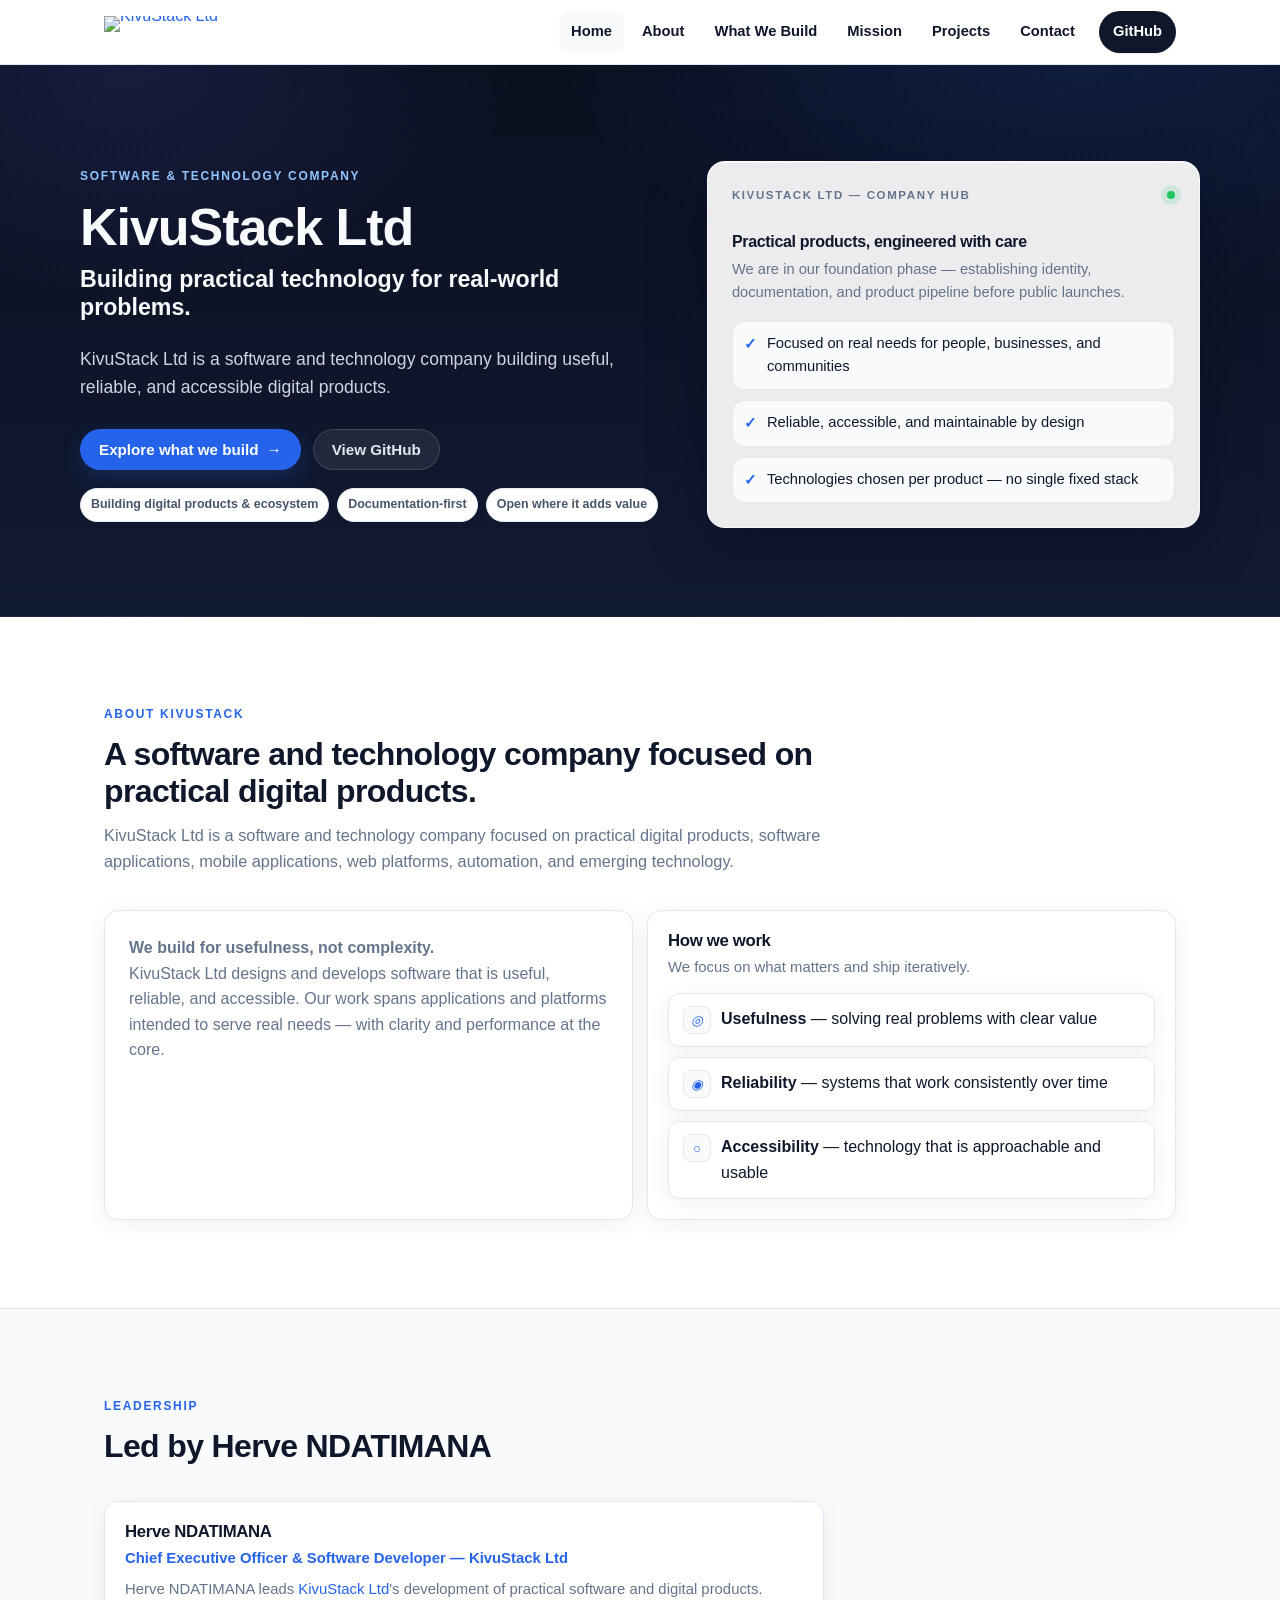
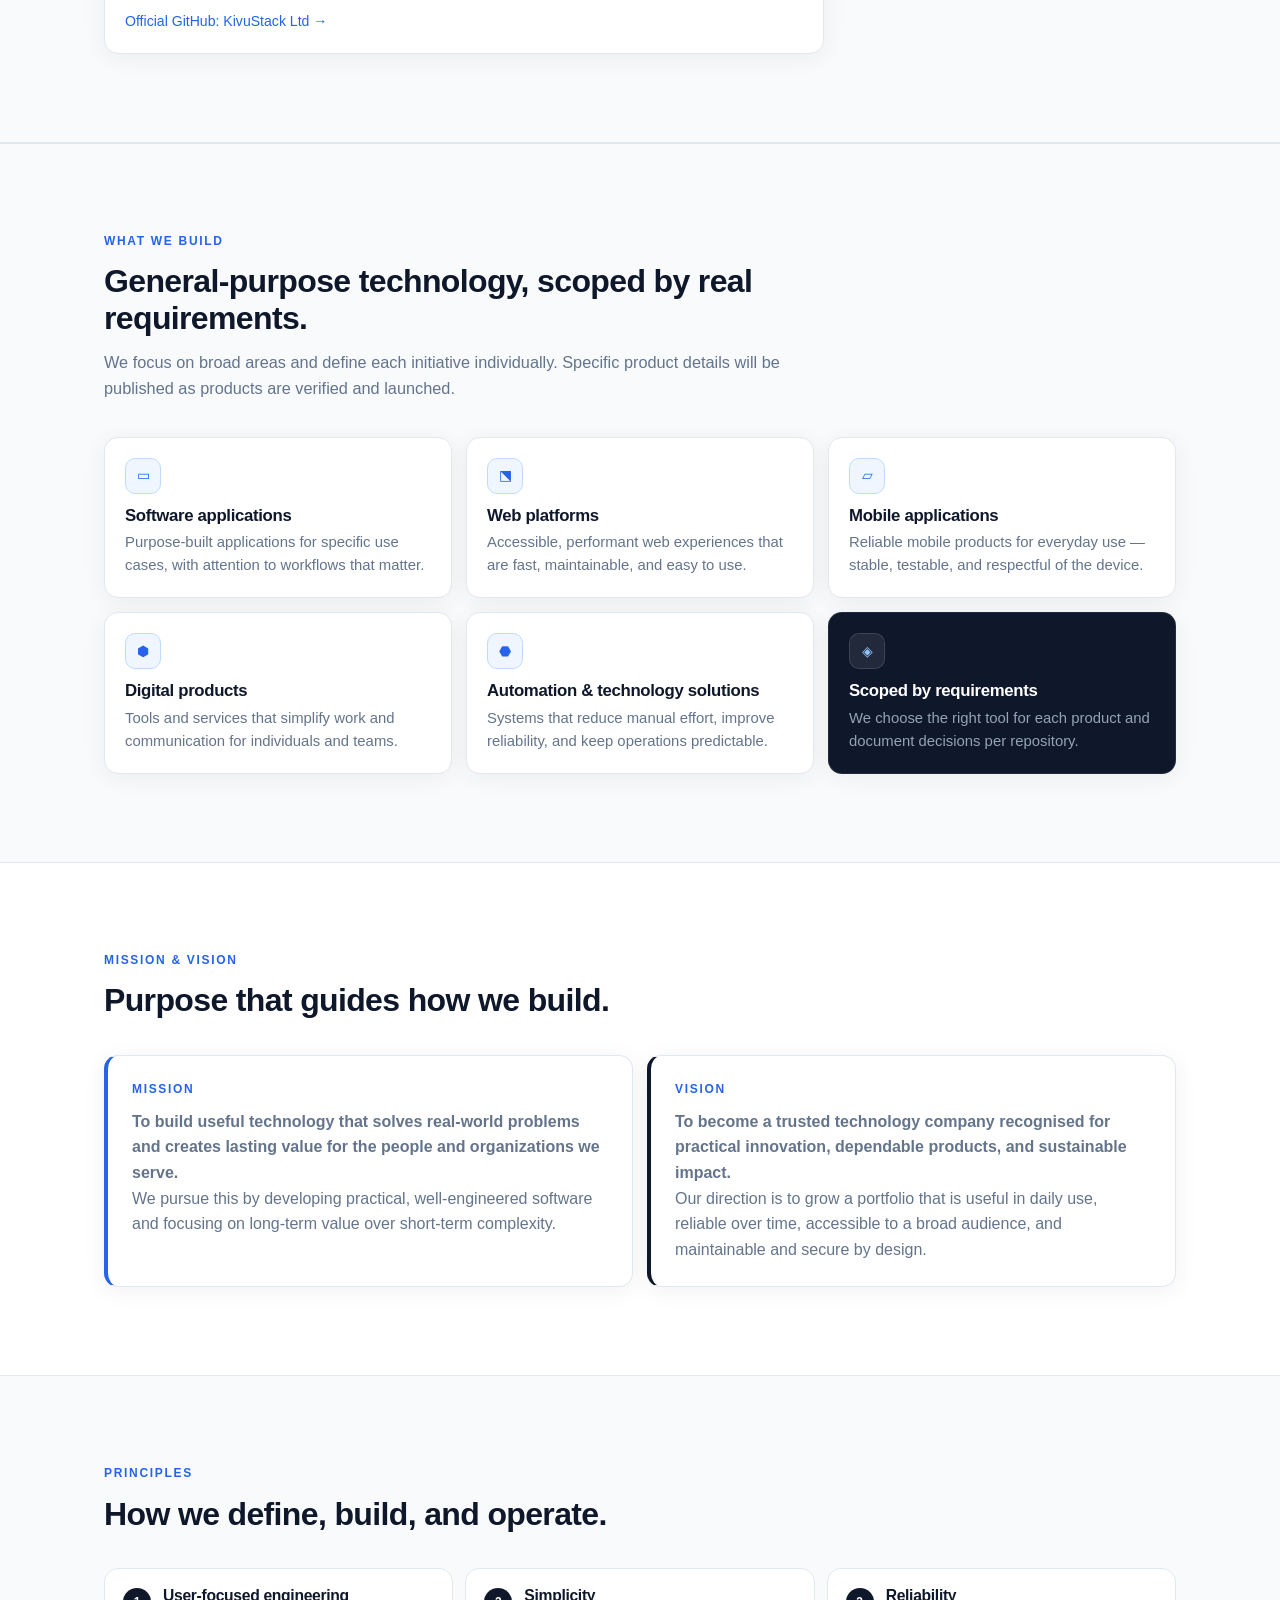
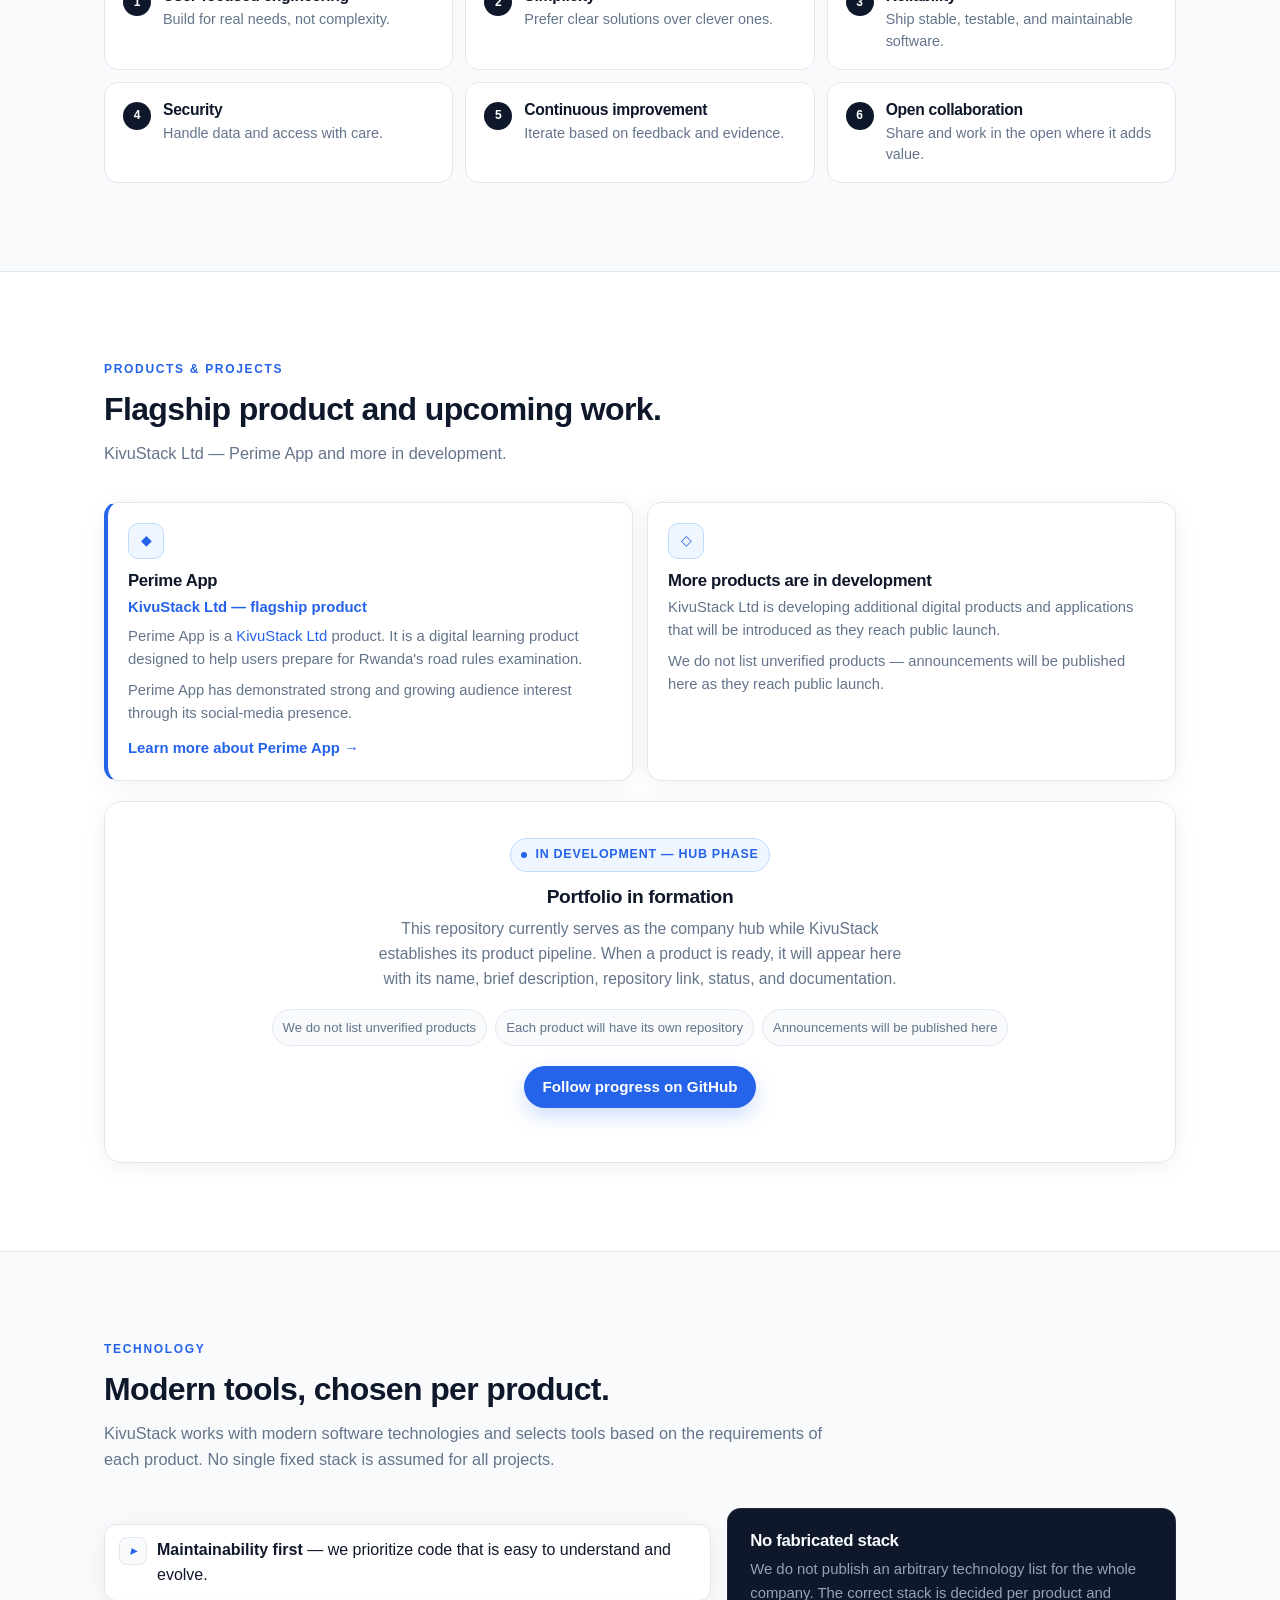
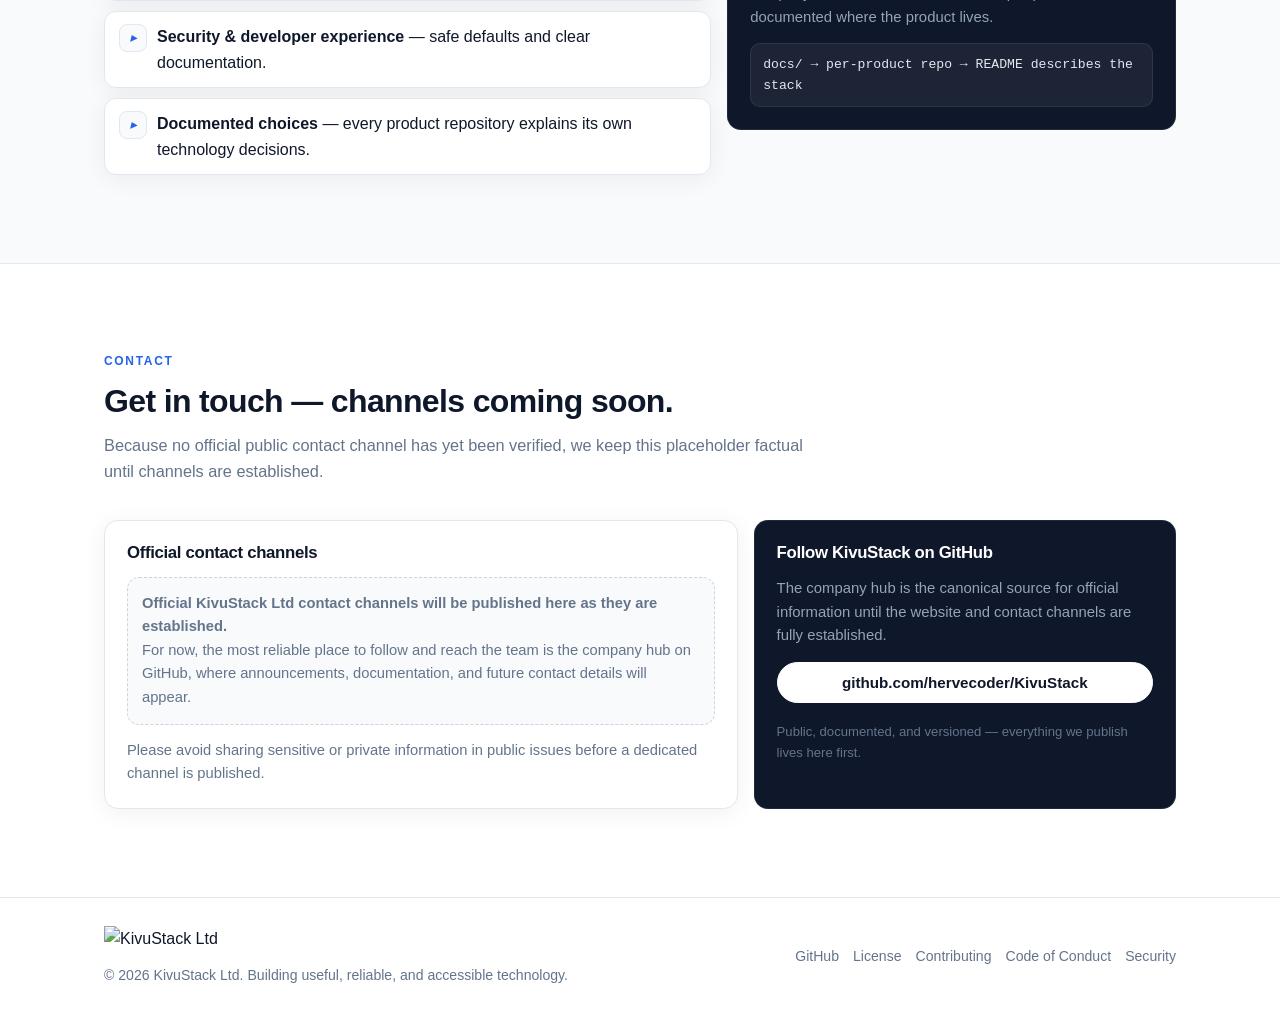
==== commit c99af433: "feat: search discoverability foundation — canonical, sitemap, robots, structured data, Perime produc" ====
--- a/index.html
+++ b/index.html
@@ -6,6 +6,8 @@
   <title>KivuStack Ltd — Software &amp; Digital Products</title>
   <meta name="description" content="KivuStack Ltd is a software and technology company building useful, reliable, and accessible digital products, including software applications, mobile apps, web platforms, and automation solutions.">
   <meta name="theme-color" content="#0b1020">
+  <link rel="canonical" href="https://kivustack.pages.dev/">
+  <meta name="robots" content="index, follow">
   <meta property="og:title" content="KivuStack Ltd — Building Practical Technology">
   <meta property="og:description" content="KivuStack Ltd is a software and technology company building useful, reliable, and accessible digital products, including software applications, mobile apps, web platforms, and automation solutions.">
   <meta property="og:type" content="website">
@@ -21,6 +23,7 @@
   <link rel="icon" href="assets/images/favicon.svg" type="image/svg+xml">
   <link rel="alternate icon" href="assets/images/favicon.svg">
   <link rel="stylesheet" href="assets/css/style.css">
+  <script type="application/ld+json">{"@context":"https://schema.org","@graph":[{"@type":"Organization","@id":"https://kivustack.pages.dev/#organization","name":"KivuStack Ltd","url":"https://kivustack.pages.dev/","logo":"https://kivustack.pages.dev/assets/images/KivuStack-logo.svg","description":"KivuStack Ltd is a software and technology company building useful, reliable, and accessible digital products.","sameAs":["https://github.com/hervecoder/KivuStack"],"founder":{"@id":"https://kivustack.pages.dev/#person-herve-ndatimana"}},{"@type":"Person","@id":"https://kivustack.pages.dev/#person-herve-ndatimana","name":"Herve NDATIMANA","jobTitle":"Chief Executive Officer & Software Developer","affiliation":{"@id":"https://kivustack.pages.dev/#organization"},"worksFor":{"@id":"https://kivustack.pages.dev/#organization"},"url":"https://kivustack.pages.dev/#leadership"},{"@type":"WebSite","@id":"https://kivustack.pages.dev/#website","name":"KivuStack Ltd","url":"https://kivustack.pages.dev/","publisher":{"@id":"https://kivustack.pages.dev/#organization"},"inLanguage":"en"},{"@type":"Product","@id":"https://kivustack.pages.dev/products/perime/#product","name":"Perime App","description":"Perime App is a digital learning product designed to help users prepare for Rwanda's road rules examination.","brand":{"@id":"https://kivustack.pages.dev/#organization"},"manufacturer":{"@id":"https://kivustack.pages.dev/#organization"},"url":"https://kivustack.pages.dev/products/perime/"}]}</script>
 </head>
 <body>
   <a class="skip" href="#main">Skip to content</a>
@@ -123,8 +126,9 @@
         </div>
         <div class="card reveal" style="max-width:720px">
           <h3>Herve NDATIMANA</h3>
-          <p style="color:var(--accent); font-weight:650; margin:4px 0 8px">Chief Executive Officer &amp; Software Developer</p>
-          <p style="color:var(--muted); margin:0">Herve NDATIMANA leads KivuStack Ltd's development of practical software and digital products.</p>
+          <p style="color:var(--accent); font-weight:650; margin:4px 0 8px">Chief Executive Officer &amp; Software Developer — <a href="https://kivustack.pages.dev/">KivuStack Ltd</a></p>
+          <p style="color:var(--muted); margin:0">Herve NDATIMANA leads <a href="https://kivustack.pages.dev/">KivuStack Ltd</a>'s development of practical software and digital products.</p>
+          <p style="margin-top:10px; font-size:.88rem"><a href="https://github.com/hervecoder/KivuStack" target="_blank" rel="noopener noreferrer">Official GitHub: KivuStack Ltd →</a></p>
         </div>
       </div>
     </section>
@@ -245,10 +249,11 @@
         <div class="grid grid-2 reveal" style="margin-bottom:20px">
           <article class="card" style="border-left:4px solid var(--accent)">
             <div class="card-icon" aria-hidden="true">◆</div>
-            <h3>Perime App</h3>
-            <p style="color:var(--accent); font-weight:650; margin-bottom:6px">KivuStack Ltd's flagship product</p>
-            <p>Perime App is a digital learning product designed to help users prepare for Rwanda's road rules examination.</p>
+            <h3><a href="products/perime/" style="color:inherit; text-decoration:none">Perime App</a></h3>
+            <p style="color:var(--accent); font-weight:650; margin-bottom:6px"><a href="https://kivustack.pages.dev/" style="color:var(--accent)">KivuStack Ltd</a> — flagship product</p>
+            <p>Perime App is a <a href="https://kivustack.pages.dev/">KivuStack Ltd</a> product. It is a digital learning product designed to help users prepare for Rwanda's road rules examination.</p>
             <p style="margin-top:8px; color:var(--muted); font-size:.92rem">Perime App has demonstrated strong and growing audience interest through its social‑media presence.</p>
+            <p style="margin-top:12px"><a href="products/perime/" style="font-weight:650">Learn more about Perime App →</a></p>
           </article>
           <article class="card">
             <div class="card-icon" aria-hidden="true">◇</div>
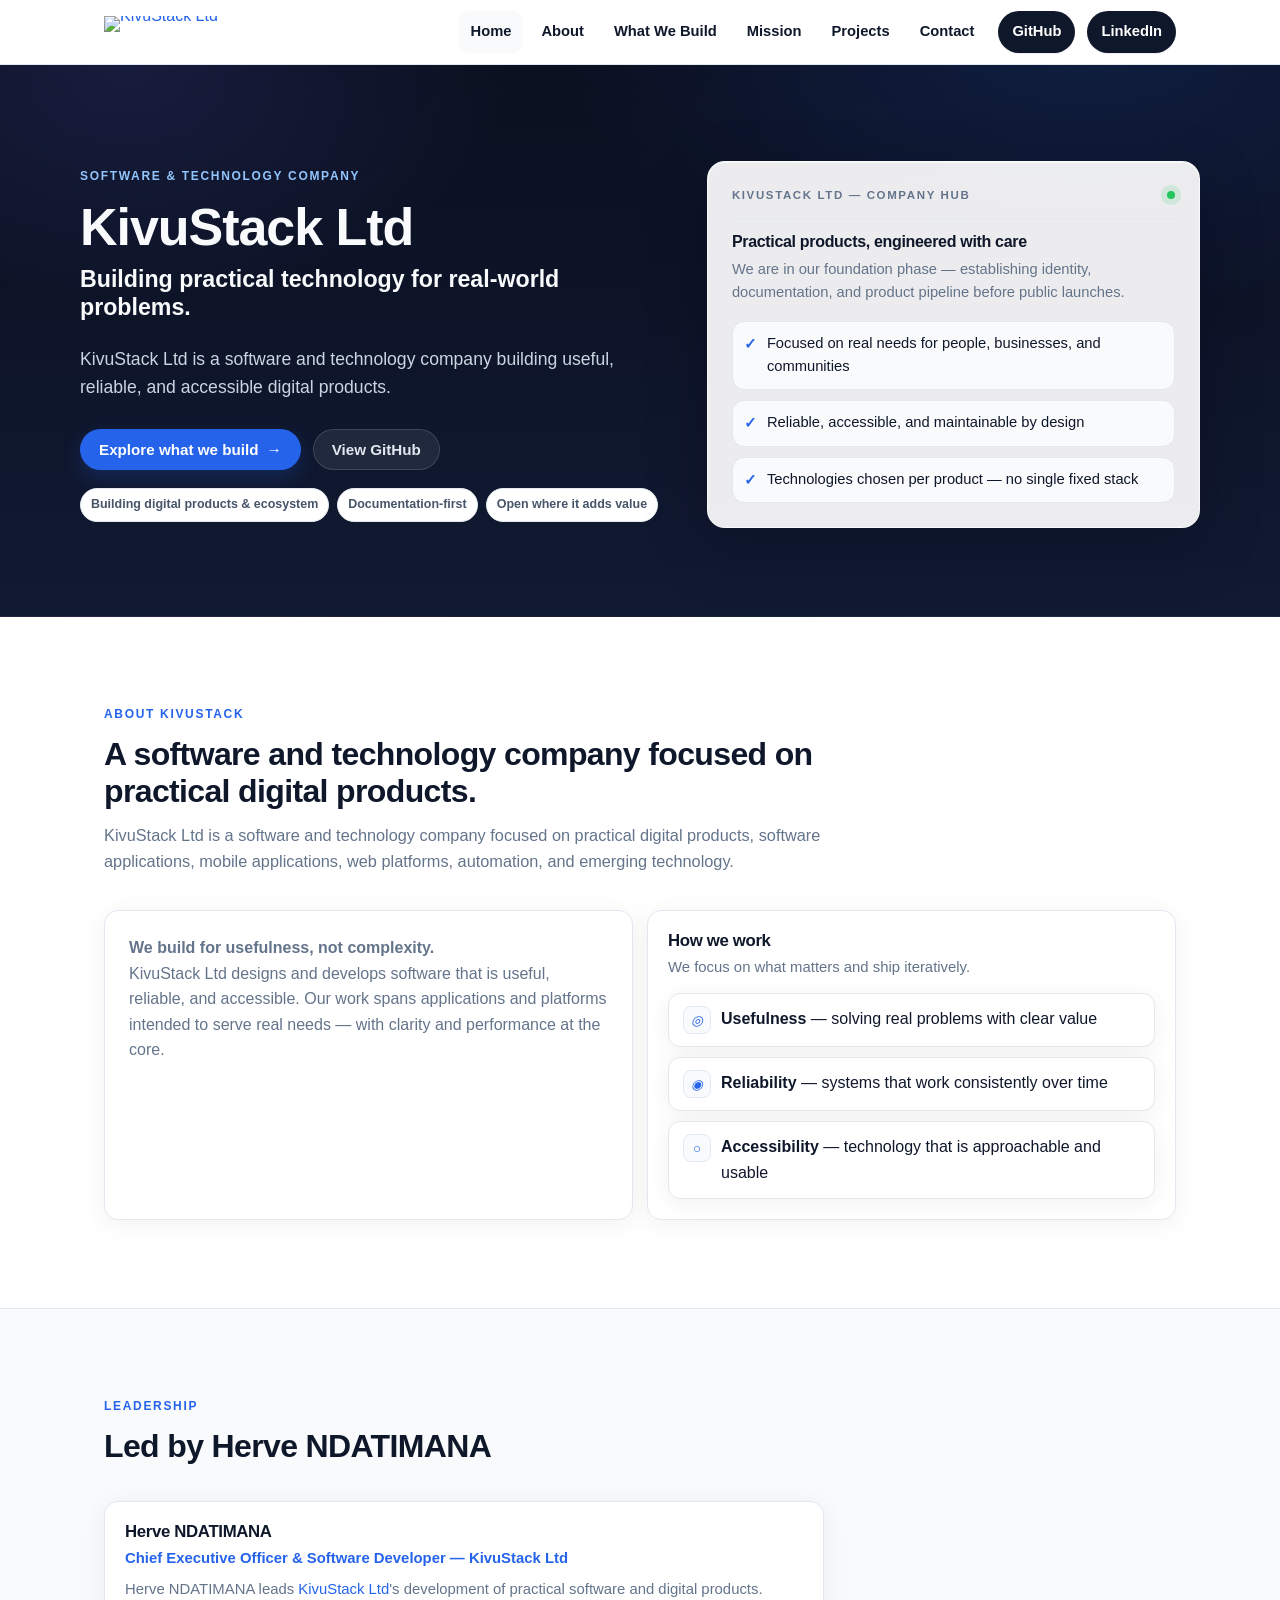
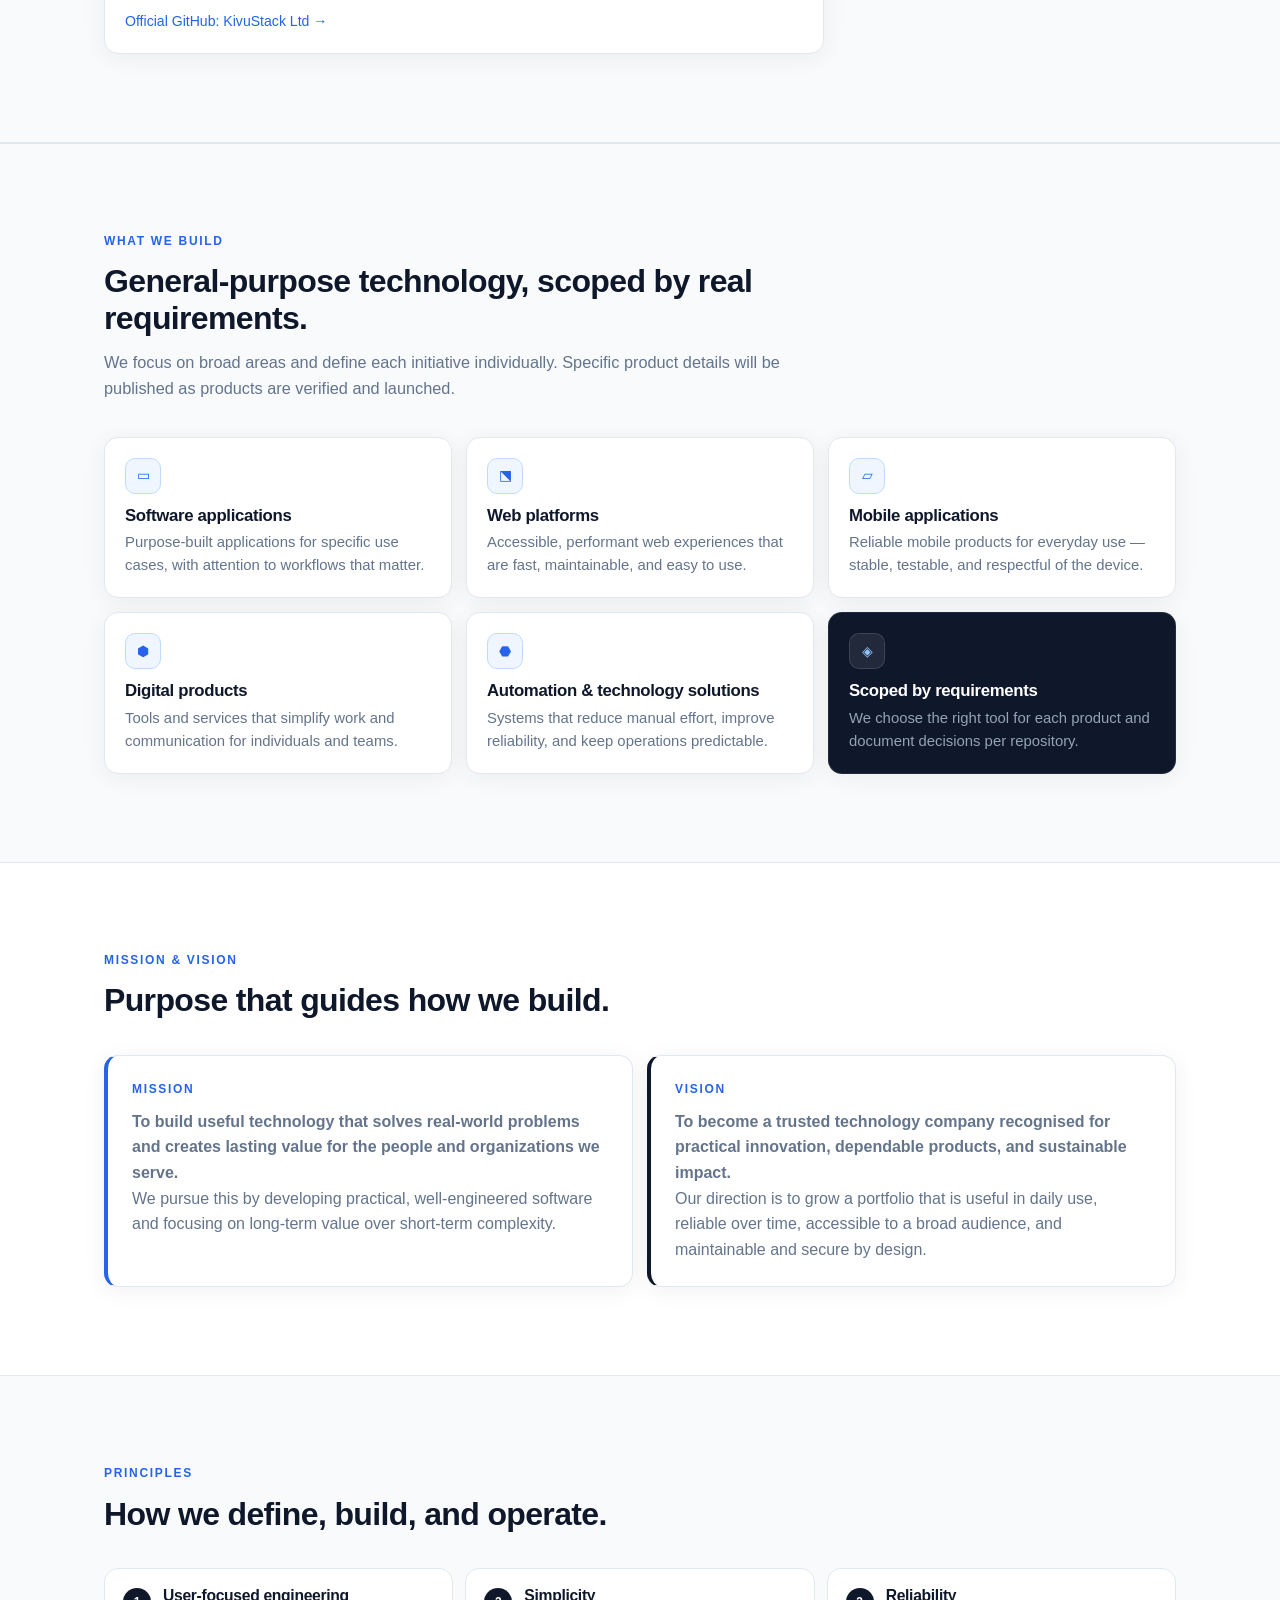
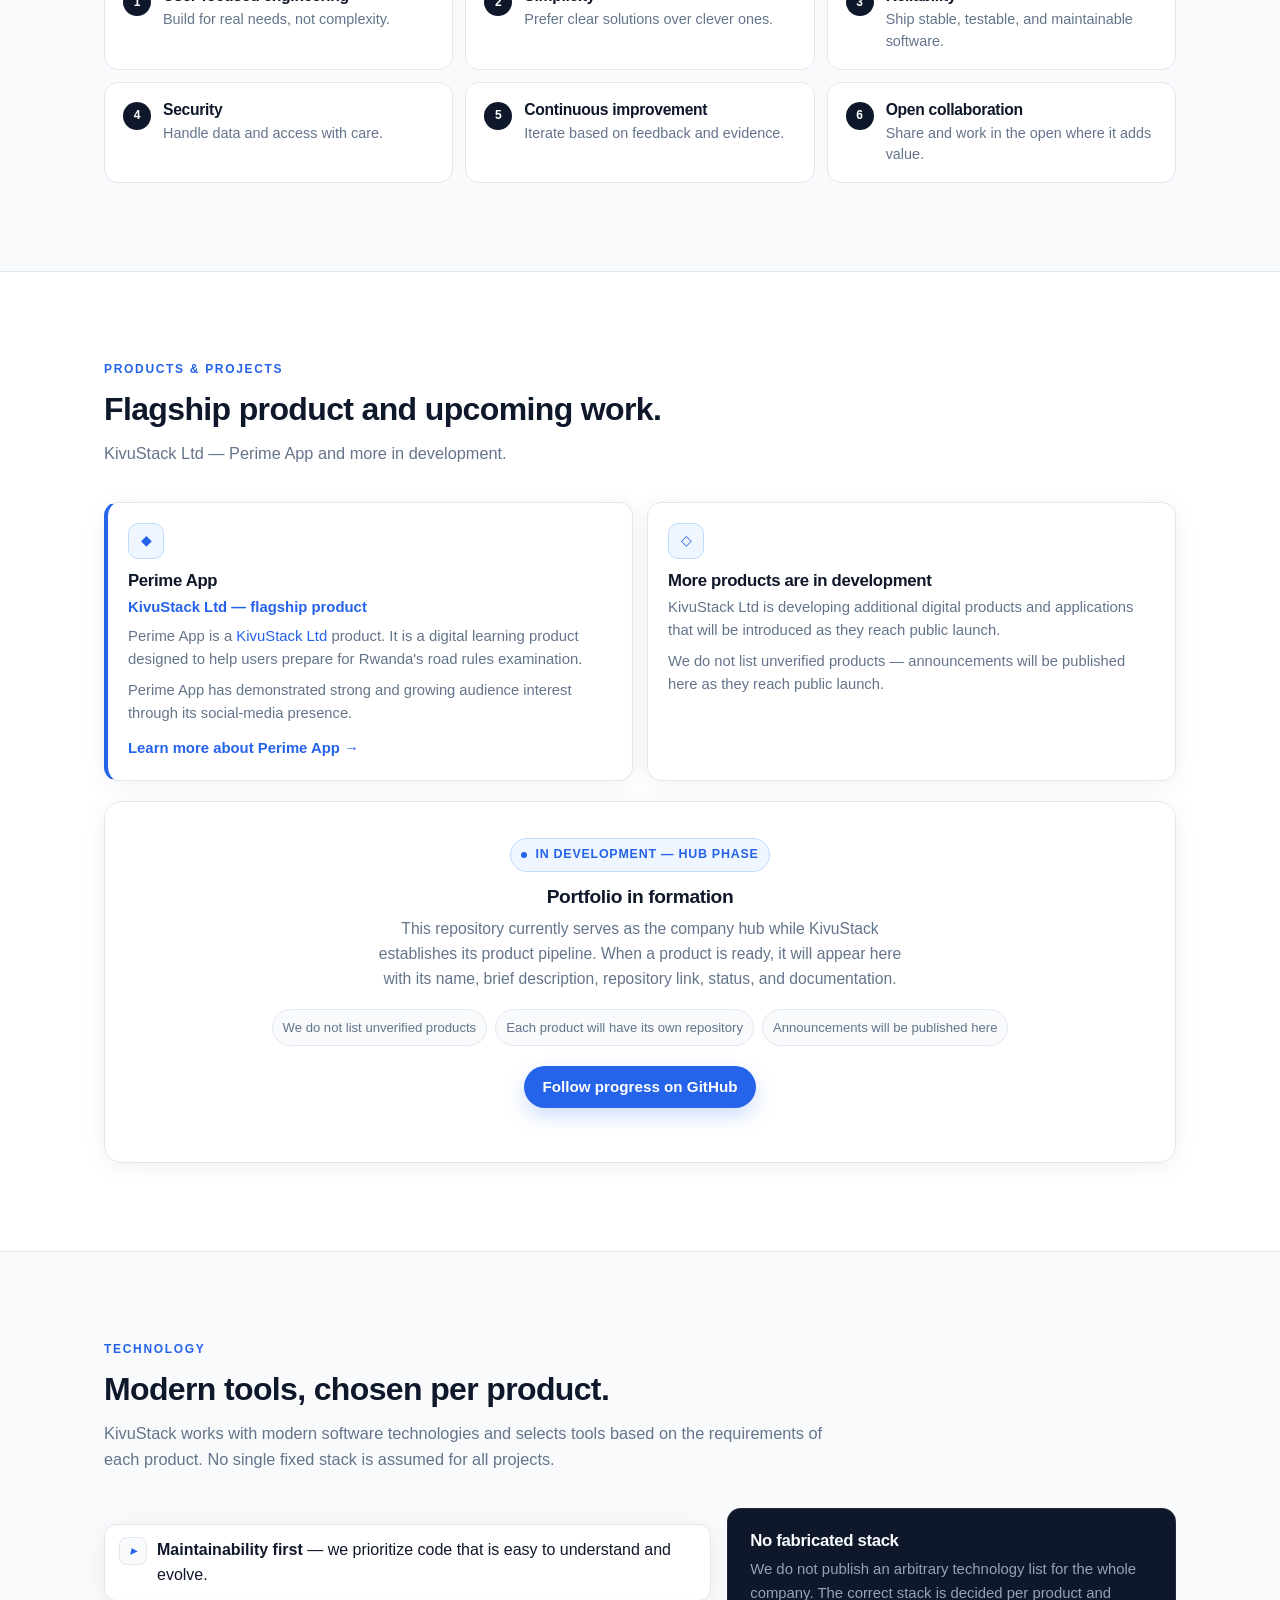
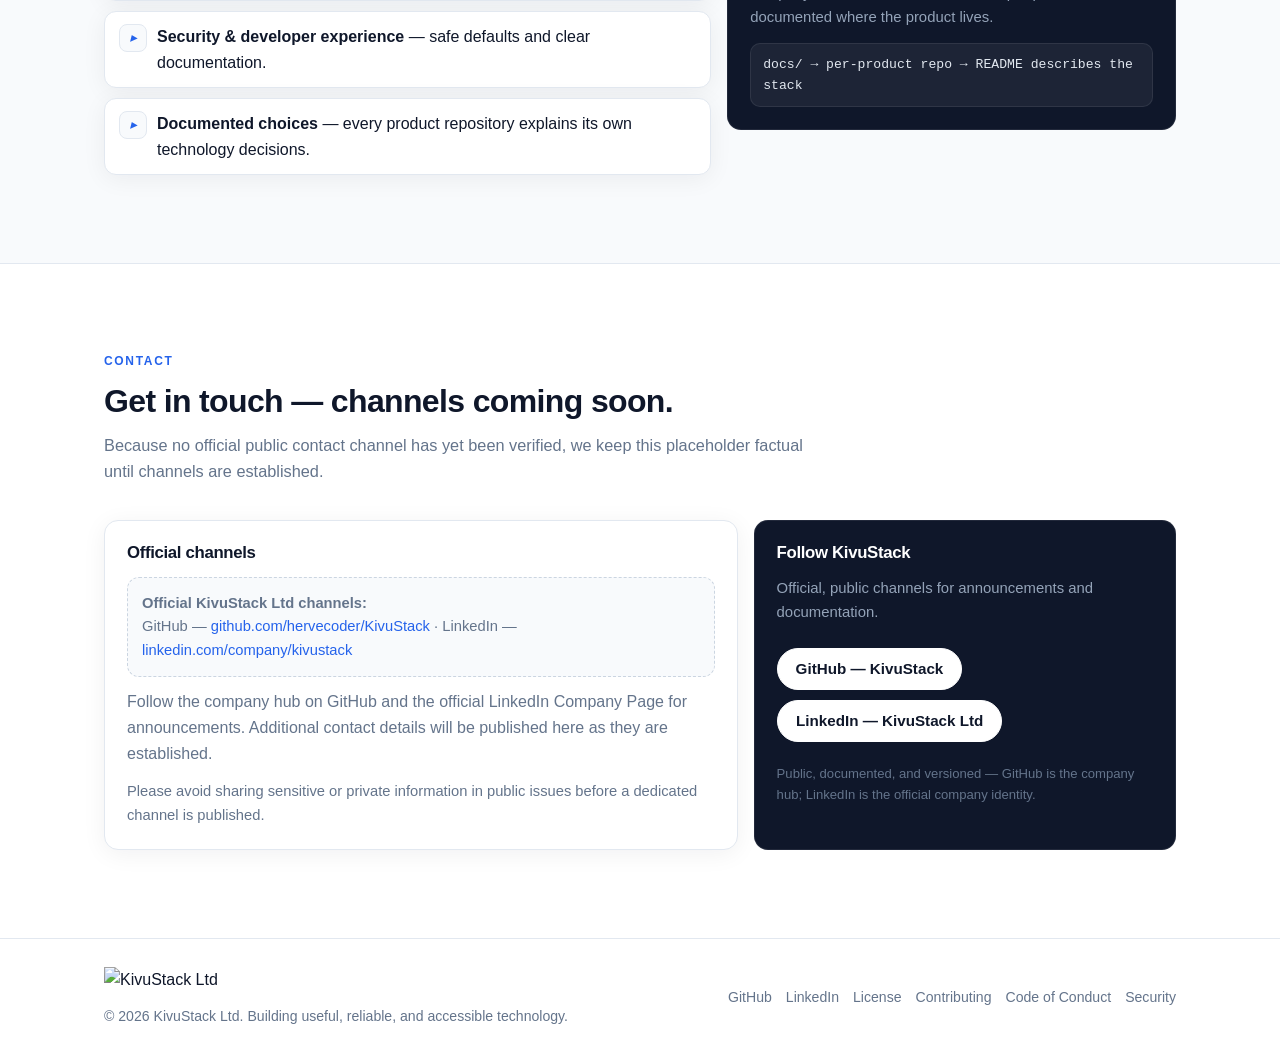
==== commit 727a40cc: "feat: connect official LinkedIn Company Page across site and hub - Add https://www.linkedin.com/comp" ====
--- a/index.html
+++ b/index.html
@@ -23,7 +23,7 @@
   <link rel="icon" href="assets/images/favicon.svg" type="image/svg+xml">
   <link rel="alternate icon" href="assets/images/favicon.svg">
   <link rel="stylesheet" href="assets/css/style.css">
-  <script type="application/ld+json">{"@context":"https://schema.org","@graph":[{"@type":"Organization","@id":"https://kivustack.pages.dev/#organization","name":"KivuStack Ltd","url":"https://kivustack.pages.dev/","logo":"https://kivustack.pages.dev/assets/images/KivuStack-logo.svg","description":"KivuStack Ltd is a software and technology company building useful, reliable, and accessible digital products.","sameAs":["https://github.com/hervecoder/KivuStack"],"founder":{"@id":"https://kivustack.pages.dev/#person-herve-ndatimana"}},{"@type":"Person","@id":"https://kivustack.pages.dev/#person-herve-ndatimana","name":"Herve NDATIMANA","jobTitle":"Chief Executive Officer & Software Developer","affiliation":{"@id":"https://kivustack.pages.dev/#organization"},"worksFor":{"@id":"https://kivustack.pages.dev/#organization"},"url":"https://kivustack.pages.dev/#leadership"},{"@type":"WebSite","@id":"https://kivustack.pages.dev/#website","name":"KivuStack Ltd","url":"https://kivustack.pages.dev/","publisher":{"@id":"https://kivustack.pages.dev/#organization"},"inLanguage":"en"},{"@type":"Product","@id":"https://kivustack.pages.dev/products/perime/#product","name":"Perime App","description":"Perime App is a digital learning product designed to help users prepare for Rwanda's road rules examination.","brand":{"@id":"https://kivustack.pages.dev/#organization"},"manufacturer":{"@id":"https://kivustack.pages.dev/#organization"},"url":"https://kivustack.pages.dev/products/perime/"}]}</script>
+  <script type="application/ld+json">{"@context":"https://schema.org","@graph":[{"@type":"Organization","@id":"https://kivustack.pages.dev/#organization","name":"KivuStack Ltd","url":"https://kivustack.pages.dev/","logo":"https://kivustack.pages.dev/assets/images/KivuStack-logo.svg","description":"KivuStack Ltd is a software and technology company building useful, reliable, and accessible digital products.","sameAs":["https://github.com/hervecoder/KivuStack","https://www.linkedin.com/company/kivustack"],"founder":{"@id":"https://kivustack.pages.dev/#person-herve-ndatimana"}},{"@type":"Person","@id":"https://kivustack.pages.dev/#person-herve-ndatimana","name":"Herve NDATIMANA","jobTitle":"Chief Executive Officer & Software Developer","affiliation":{"@id":"https://kivustack.pages.dev/#organization"},"worksFor":{"@id":"https://kivustack.pages.dev/#organization"},"url":"https://kivustack.pages.dev/#leadership"},{"@type":"WebSite","@id":"https://kivustack.pages.dev/#website","name":"KivuStack Ltd","url":"https://kivustack.pages.dev/","publisher":{"@id":"https://kivustack.pages.dev/#organization"},"inLanguage":"en"},{"@type":"SoftwareApplication","@id":"https://kivustack.pages.dev/products/perime/#application","name":"Perime App","description":"Perime App is a digital learning product designed to help users prepare for Rwanda's road rules examination.","url":"https://kivustack.pages.dev/products/perime/","applicationCategory":"EducationalApplication","creator":{"@id":"https://kivustack.pages.dev/#organization"},"publisher":{"@id":"https://kivustack.pages.dev/#organization"},"brand":{"@id":"https://kivustack.pages.dev/#organization"}}]}</script>
 </head>
 <body>
   <a class="skip" href="#main">Skip to content</a>
@@ -47,6 +47,7 @@
           <li><a href="#projects">Projects</a></li>
           <li><a href="#contact">Contact</a></li>
           <li><a class="nav-github" href="https://github.com/hervecoder/KivuStack" target="_blank" rel="noopener noreferrer">GitHub</a></li>
+          <li><a class="nav-github" href="https://www.linkedin.com/company/kivustack" target="_blank" rel="noopener noreferrer" aria-label="KivuStack Ltd on LinkedIn">LinkedIn</a></li>
         </ul>
       </nav>
     </div>
@@ -314,19 +315,23 @@
 
         <div class="contact-grid reveal">
           <div class="contact-card">
-            <h3>Official contact channels</h3>
+            <h3>Official channels</h3>
             <div class="contact-placeholder" role="note">
-              <strong>Official KivuStack Ltd contact channels will be published here as they are established.</strong><br>
-              For now, the most reliable place to follow and reach the team is the company hub on GitHub, where announcements, documentation, and future contact details will appear.
-            </div>
+              <strong>Official KivuStack Ltd channels:</strong><br>
+              GitHub — <a href="https://github.com/hervecoder/KivuStack" target="_blank" rel="noopener noreferrer">github.com/hervecoder/KivuStack</a> · LinkedIn — <a href="https://www.linkedin.com/company/kivustack" target="_blank" rel="noopener noreferrer">linkedin.com/company/kivustack</a>
+            </div>
+            <p style="margin-top:12px">Follow the company hub on GitHub and the official LinkedIn Company Page for announcements. Additional contact details will be published here as they are established.</p>
             <p style="margin-top:14px; font-size:.92rem">Please avoid sharing sensitive or private information in public issues before a dedicated channel is published.</p>
           </div>
 
           <div class="github-card">
-            <h3>Follow KivuStack on GitHub</h3>
-            <p>The company hub is the canonical source for official information until the website and contact channels are fully established.</p>
-            <a class="btn" href="https://github.com/hervecoder/KivuStack" target="_blank" rel="noopener noreferrer">github.com/hervecoder/KivuStack</a>
-            <p style="font-size:.82rem; color:#64748b; margin-top:4px">Public, documented, and versioned — everything we publish lives here first.</p>
+            <h3>Follow KivuStack</h3>
+            <p>Official, public channels for announcements and documentation.</p>
+            <div style="display:flex; flex-wrap:wrap; gap:10px; margin-top:10px">
+              <a class="btn" href="https://github.com/hervecoder/KivuStack" target="_blank" rel="noopener noreferrer">GitHub — KivuStack</a>
+              <a class="btn btn-secondary" href="https://www.linkedin.com/company/kivustack" target="_blank" rel="noopener noreferrer">LinkedIn — KivuStack Ltd</a>
+            </div>
+            <p style="font-size:.82rem; color:#64748b; margin-top:8px">Public, documented, and versioned — GitHub is the company hub; LinkedIn is the official company identity.</p>
           </div>
         </div>
       </div>
@@ -341,6 +346,7 @@
       </div>
       <nav class="footer-links" aria-label="Footer">
         <a href="https://github.com/hervecoder/KivuStack" target="_blank" rel="noopener noreferrer">GitHub</a>
+        <a href="https://www.linkedin.com/company/kivustack" target="_blank" rel="noopener noreferrer">LinkedIn</a>
         <a href="https://github.com/hervecoder/KivuStack/blob/main/LICENSE" target="_blank" rel="noopener noreferrer">License</a>
         <a href="https://github.com/hervecoder/KivuStack/blob/main/CONTRIBUTING.md" target="_blank" rel="noopener noreferrer">Contributing</a>
         <a href="https://github.com/hervecoder/KivuStack/blob/main/CODE_OF_CONDUCT.md" target="_blank" rel="noopener noreferrer">Code of Conduct</a>
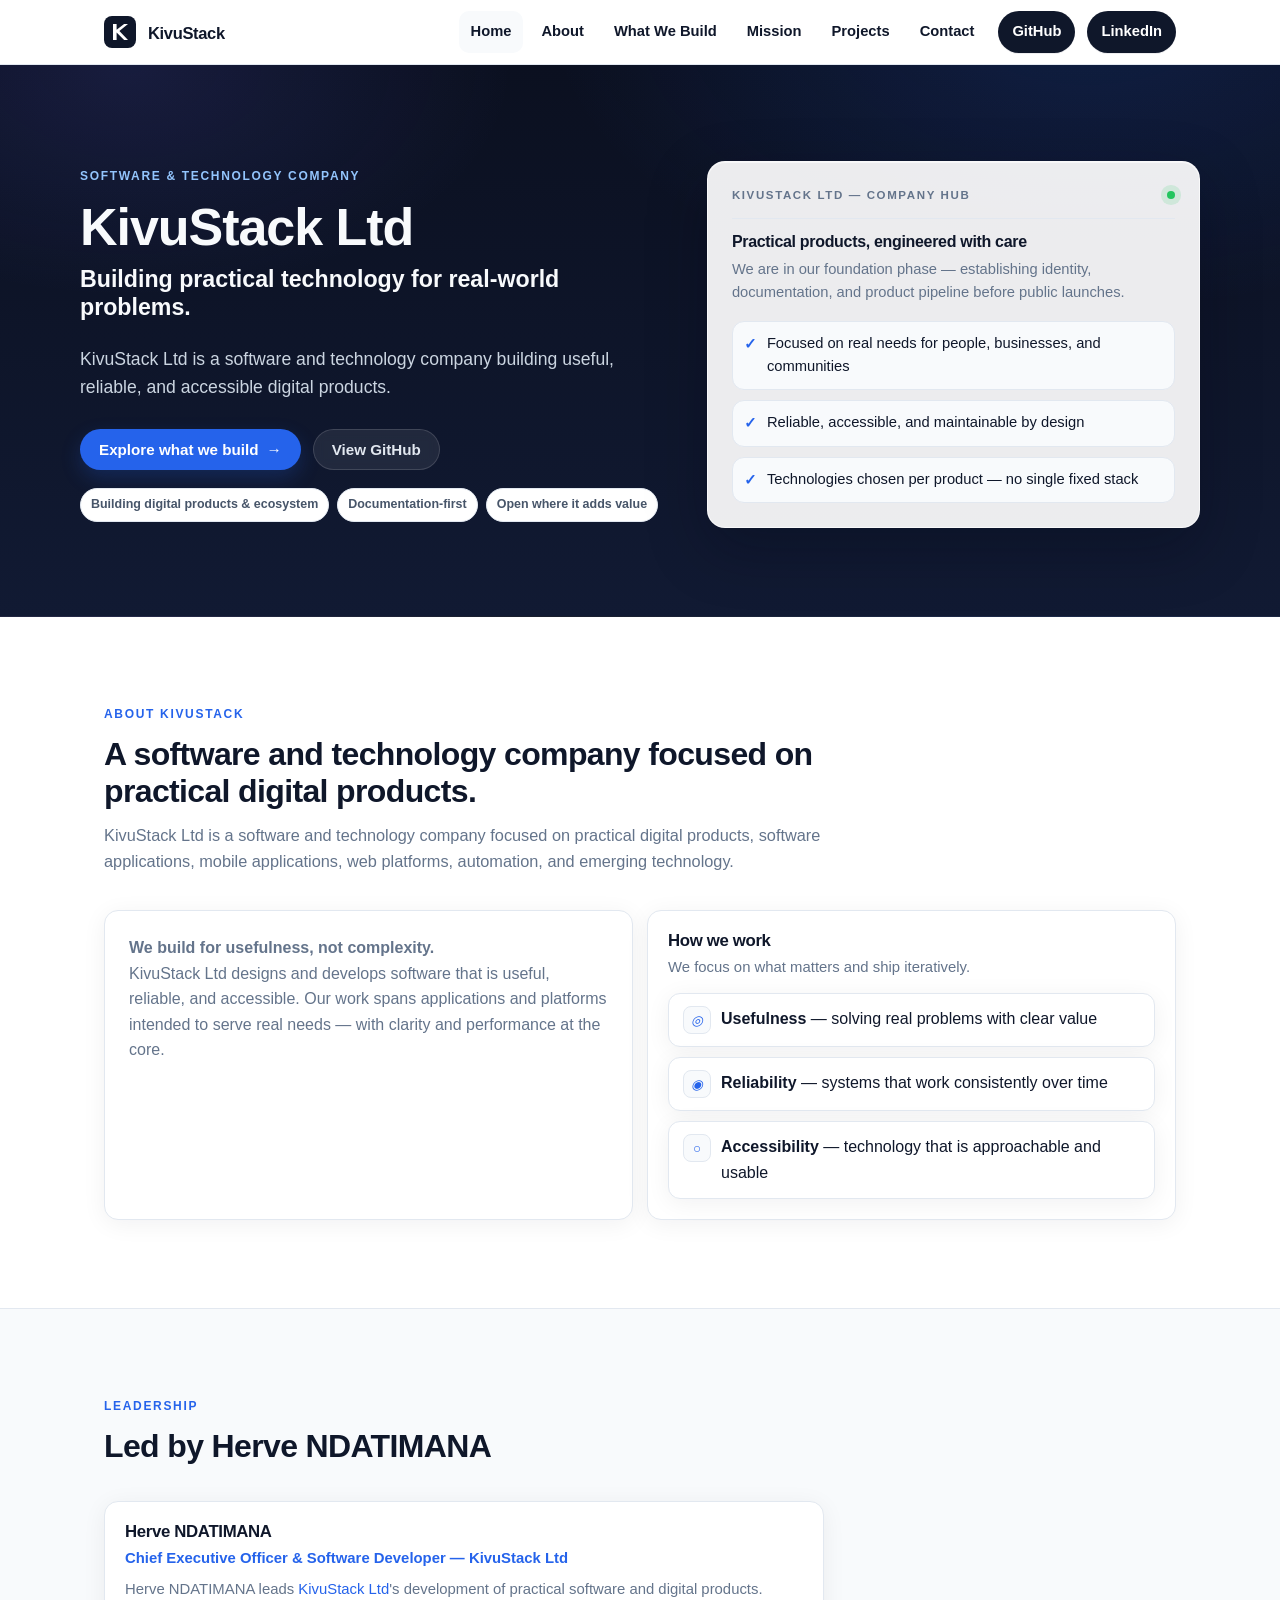
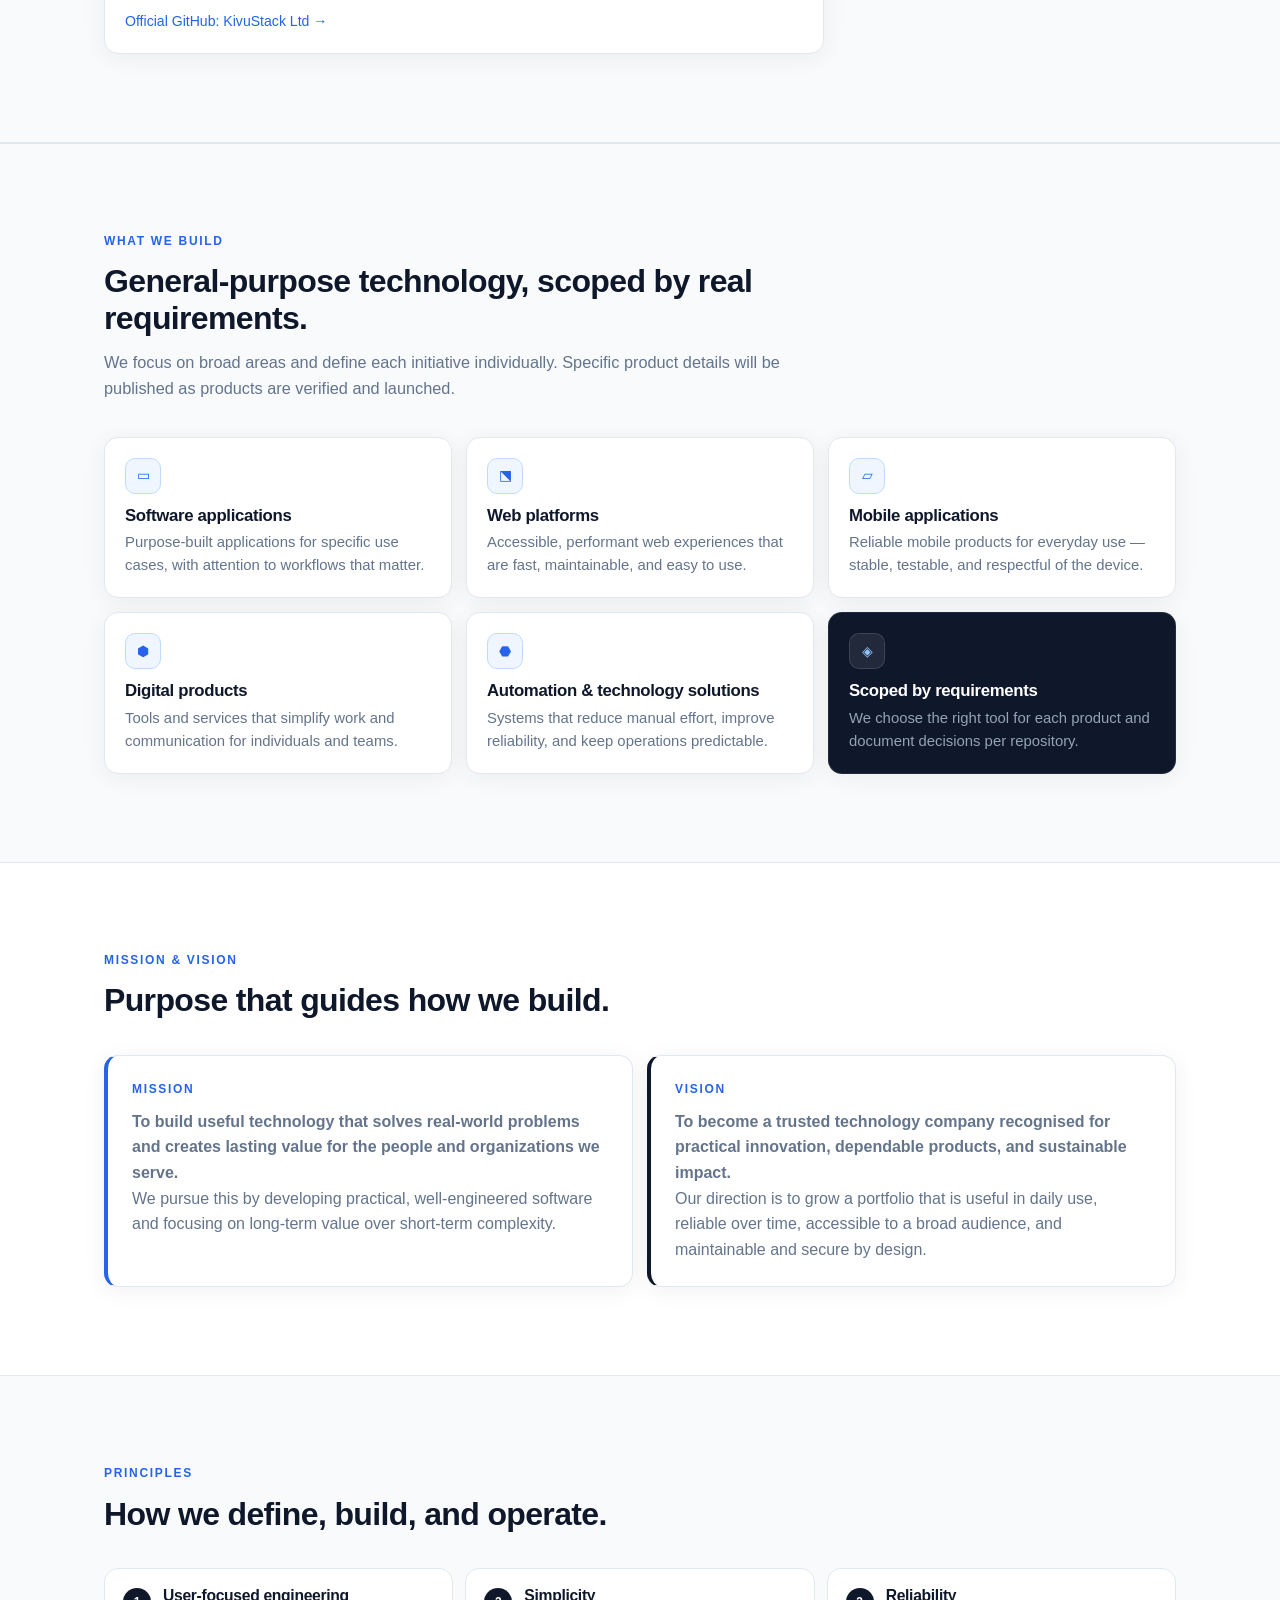
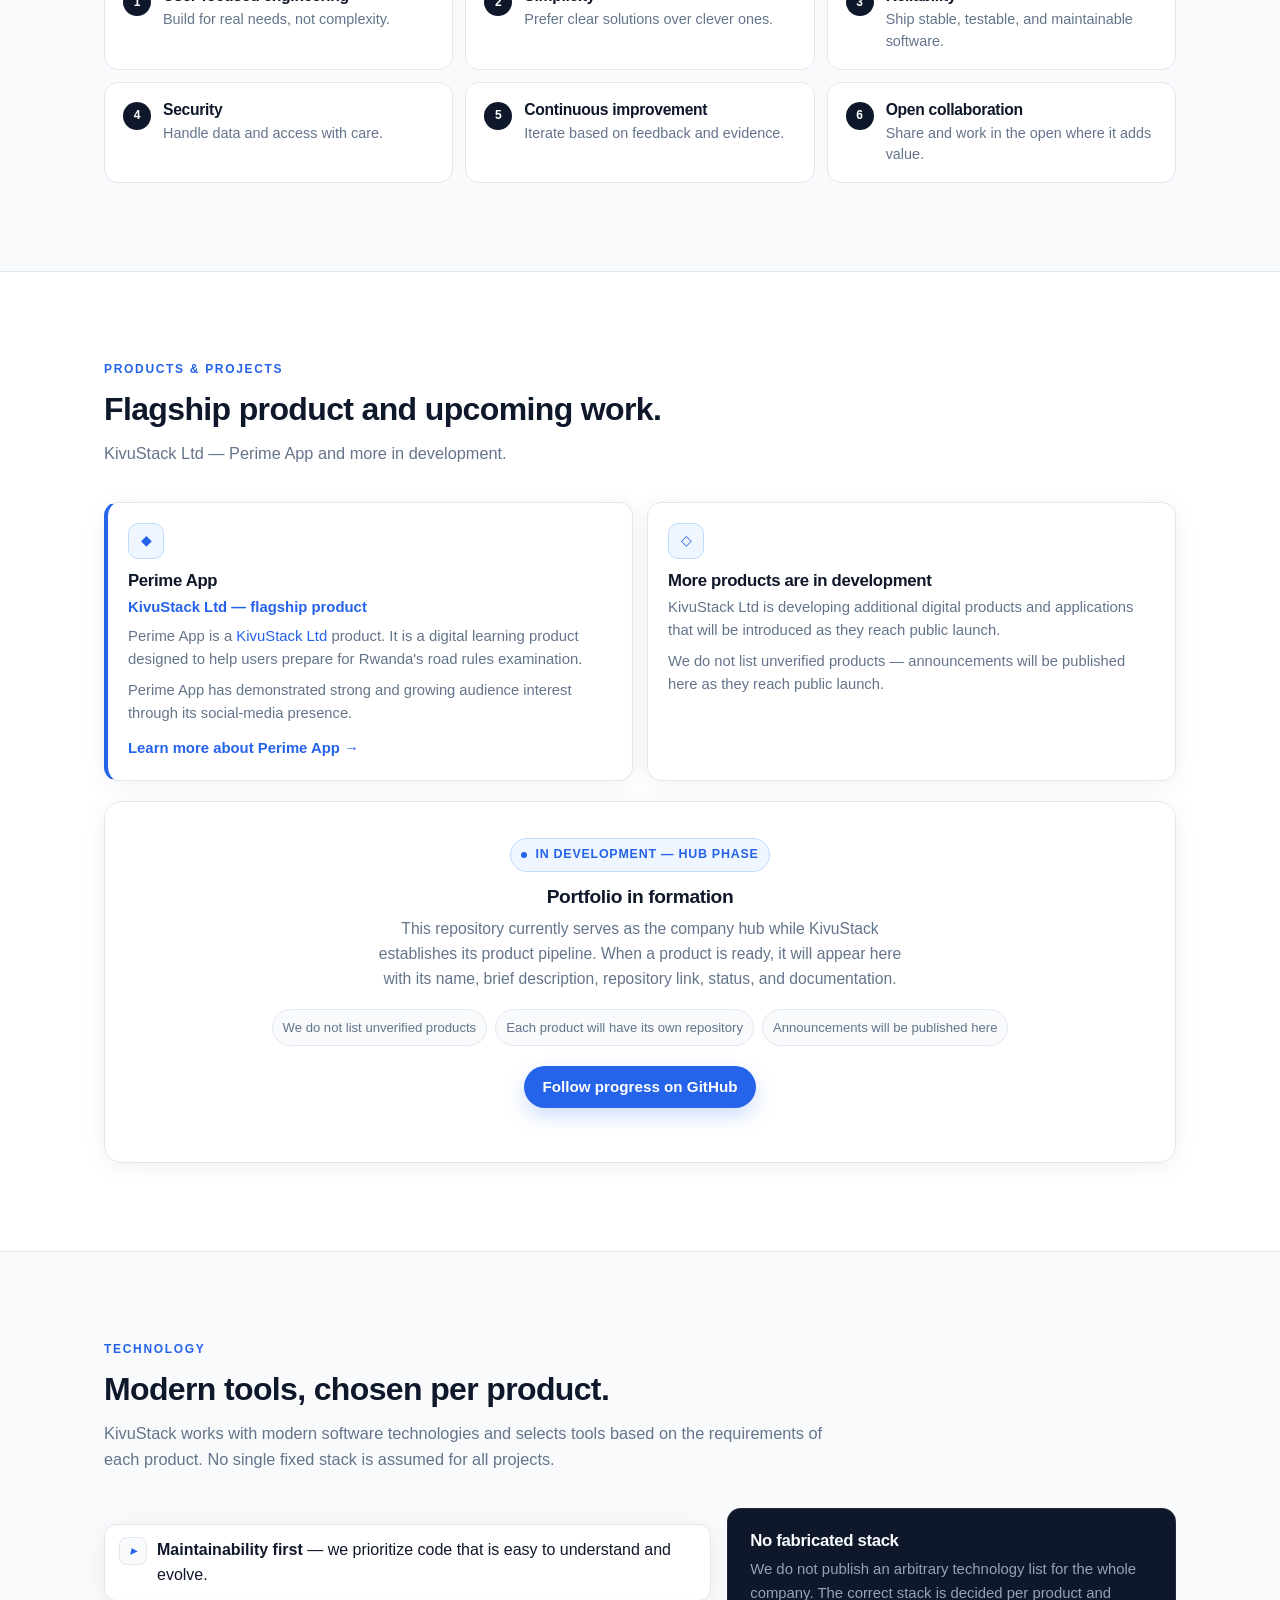
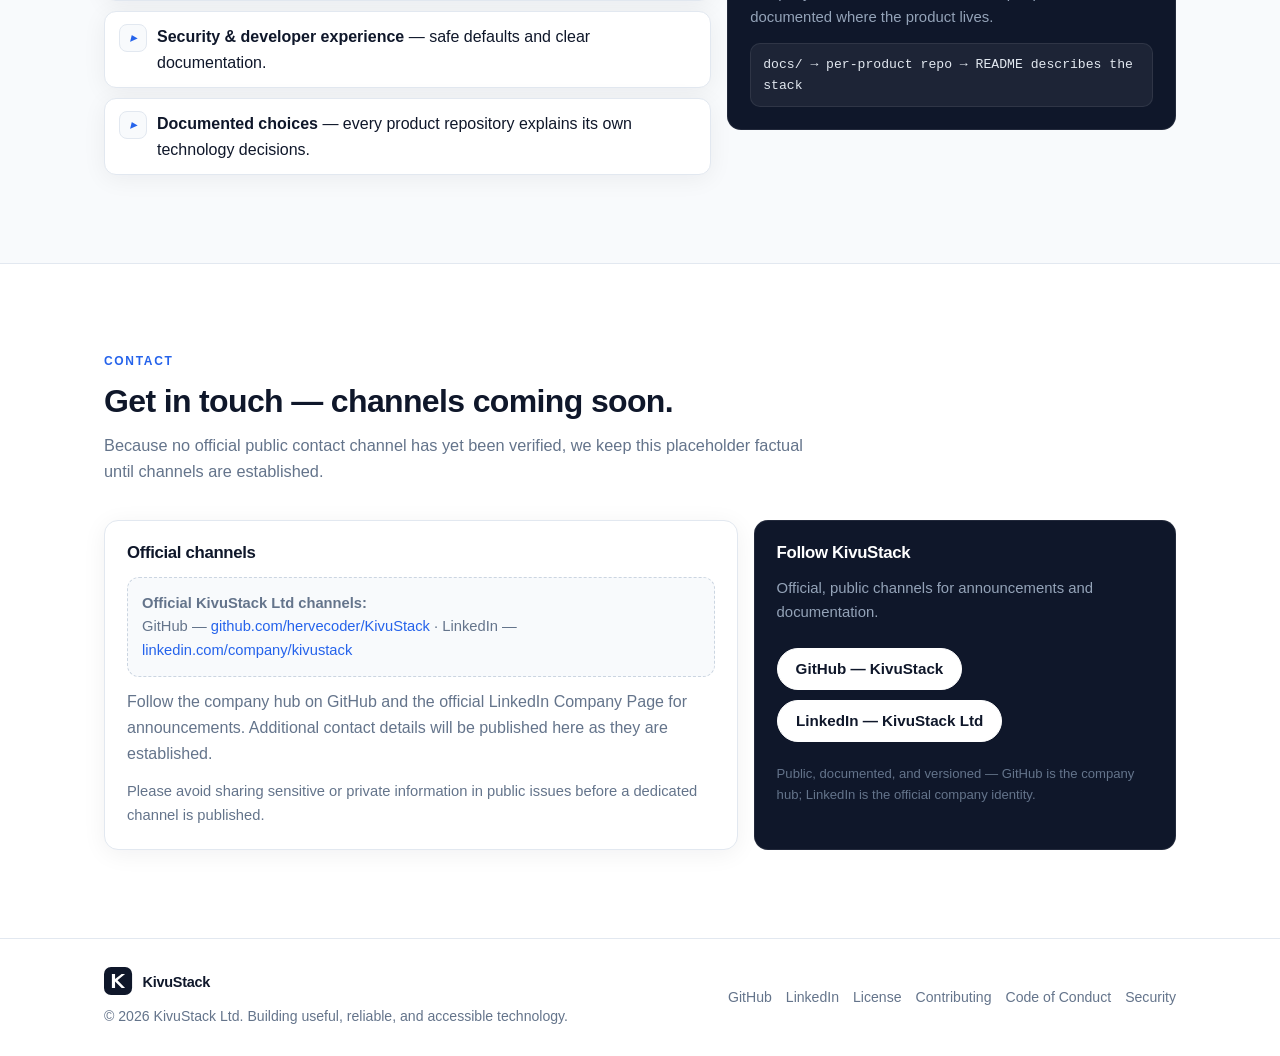
==== commit facdc3d5: "fix: shorten homepage meta description for Bing SEO and fix logo case reference - meta description c" ====
--- a/index.html
+++ b/index.html
@@ -4,7 +4,7 @@
   <meta charset="utf-8">
   <meta name="viewport" content="width=device-width, initial-scale=1">
   <title>KivuStack Ltd — Software &amp; Digital Products</title>
-  <meta name="description" content="KivuStack Ltd is a software and technology company building useful, reliable, and accessible digital products, including software applications, mobile apps, web platforms, and automation solutions.">
+  <meta name="description" content="KivuStack Ltd builds useful, reliable, and accessible software and digital products.">
   <meta name="theme-color" content="#0b1020">
   <link rel="canonical" href="https://kivustack.pages.dev/">
   <meta name="robots" content="index, follow">
@@ -31,7 +31,7 @@
   <header class="site-header" role="banner">
     <div class="container nav-wrap">
       <a class="brand" href="#home" aria-label="KivuStack Ltd — home">
-        <img src="assets/images/KivuStack-logo.svg" alt="KivuStack Ltd" width="148" height="32" decoding="async">
+        <img src="assets/images/kivustack-logo.svg" alt="KivuStack Ltd" width="148" height="32" decoding="async">
       </a>
 
       <button class="nav-toggle" aria-expanded="false" aria-controls="primary-nav" aria-label="Toggle navigation">
@@ -341,7 +341,7 @@
   <footer class="site-footer" role="contentinfo">
     <div class="container footer-row">
       <div class="footer-brand">
-        <img src="assets/images/KivuStack-logo.svg" alt="KivuStack Ltd" width="148" height="32" loading="lazy">
+        <img src="assets/images/kivustack-logo.svg" alt="KivuStack Ltd" width="148" height="32" loading="lazy">
         <div class="footer-meta">© 2026 KivuStack Ltd. Building useful, reliable, and accessible technology.</div>
       </div>
       <nav class="footer-links" aria-label="Footer">
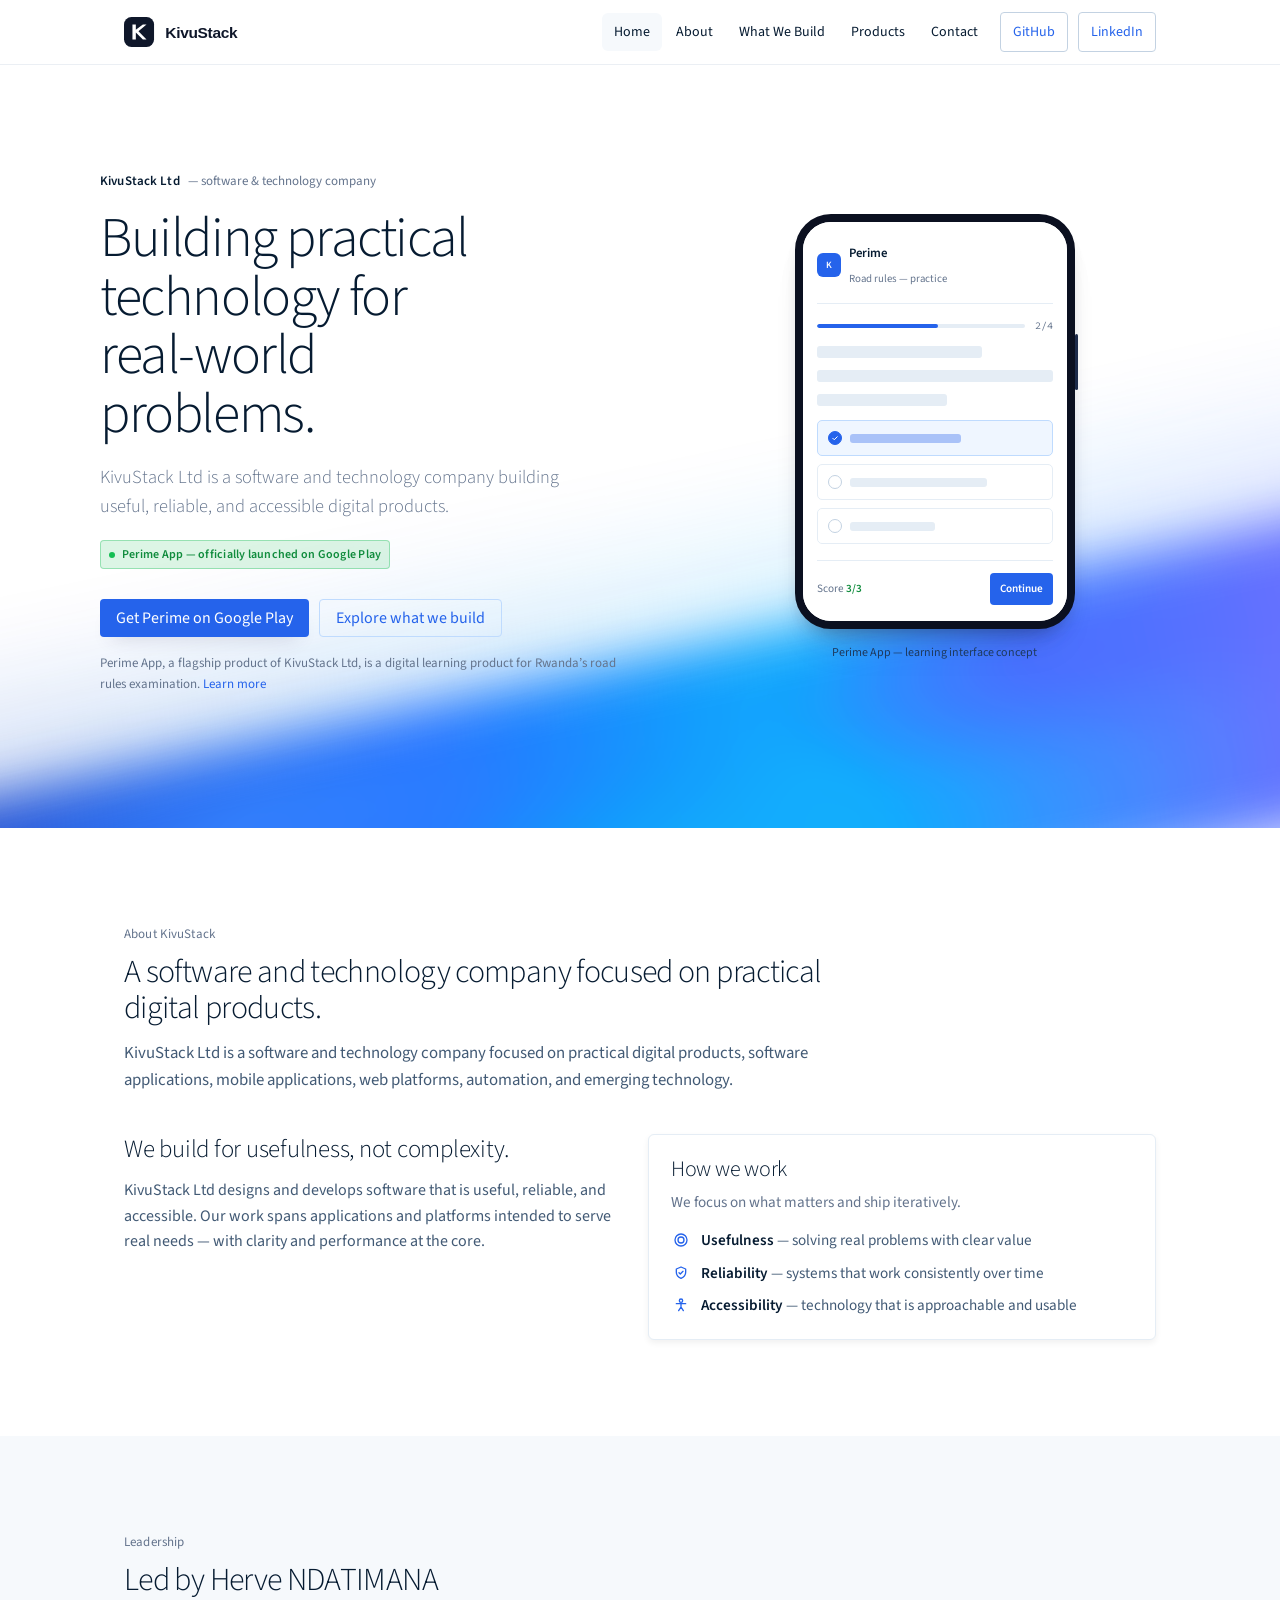
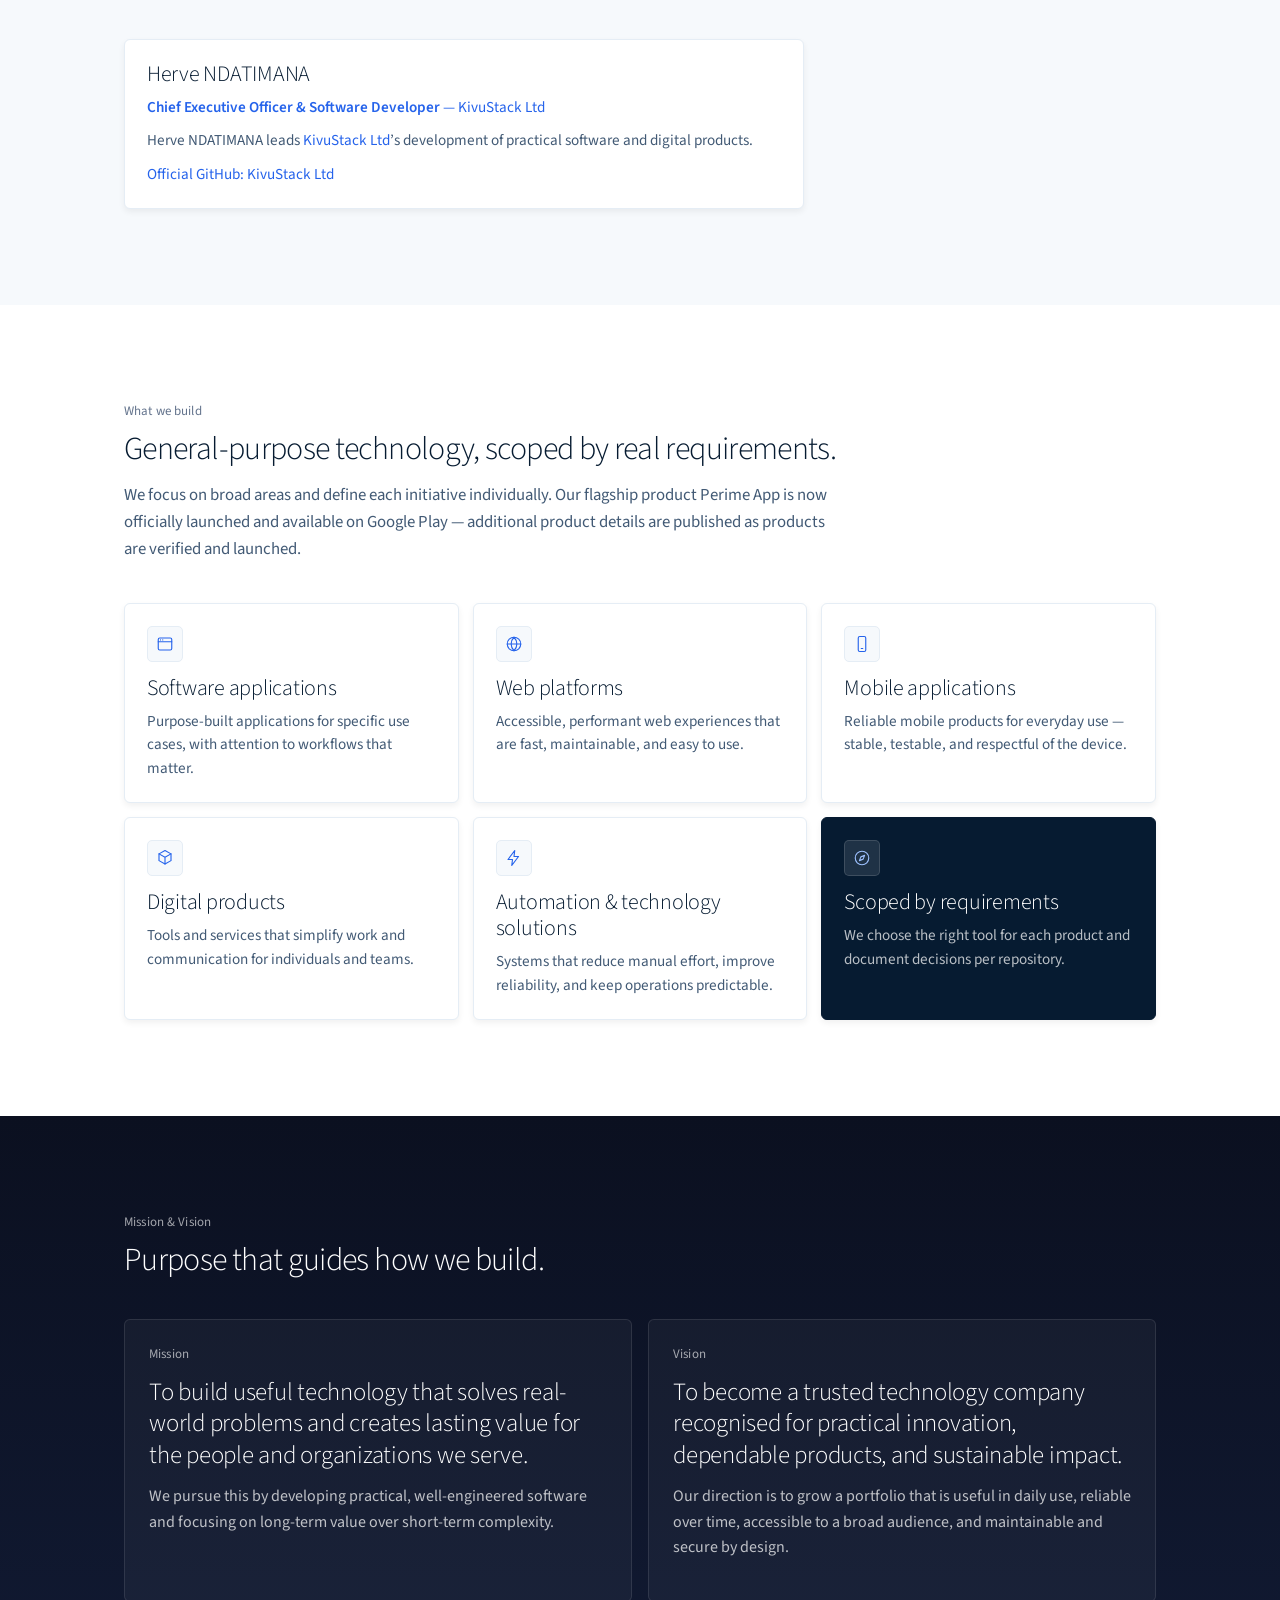
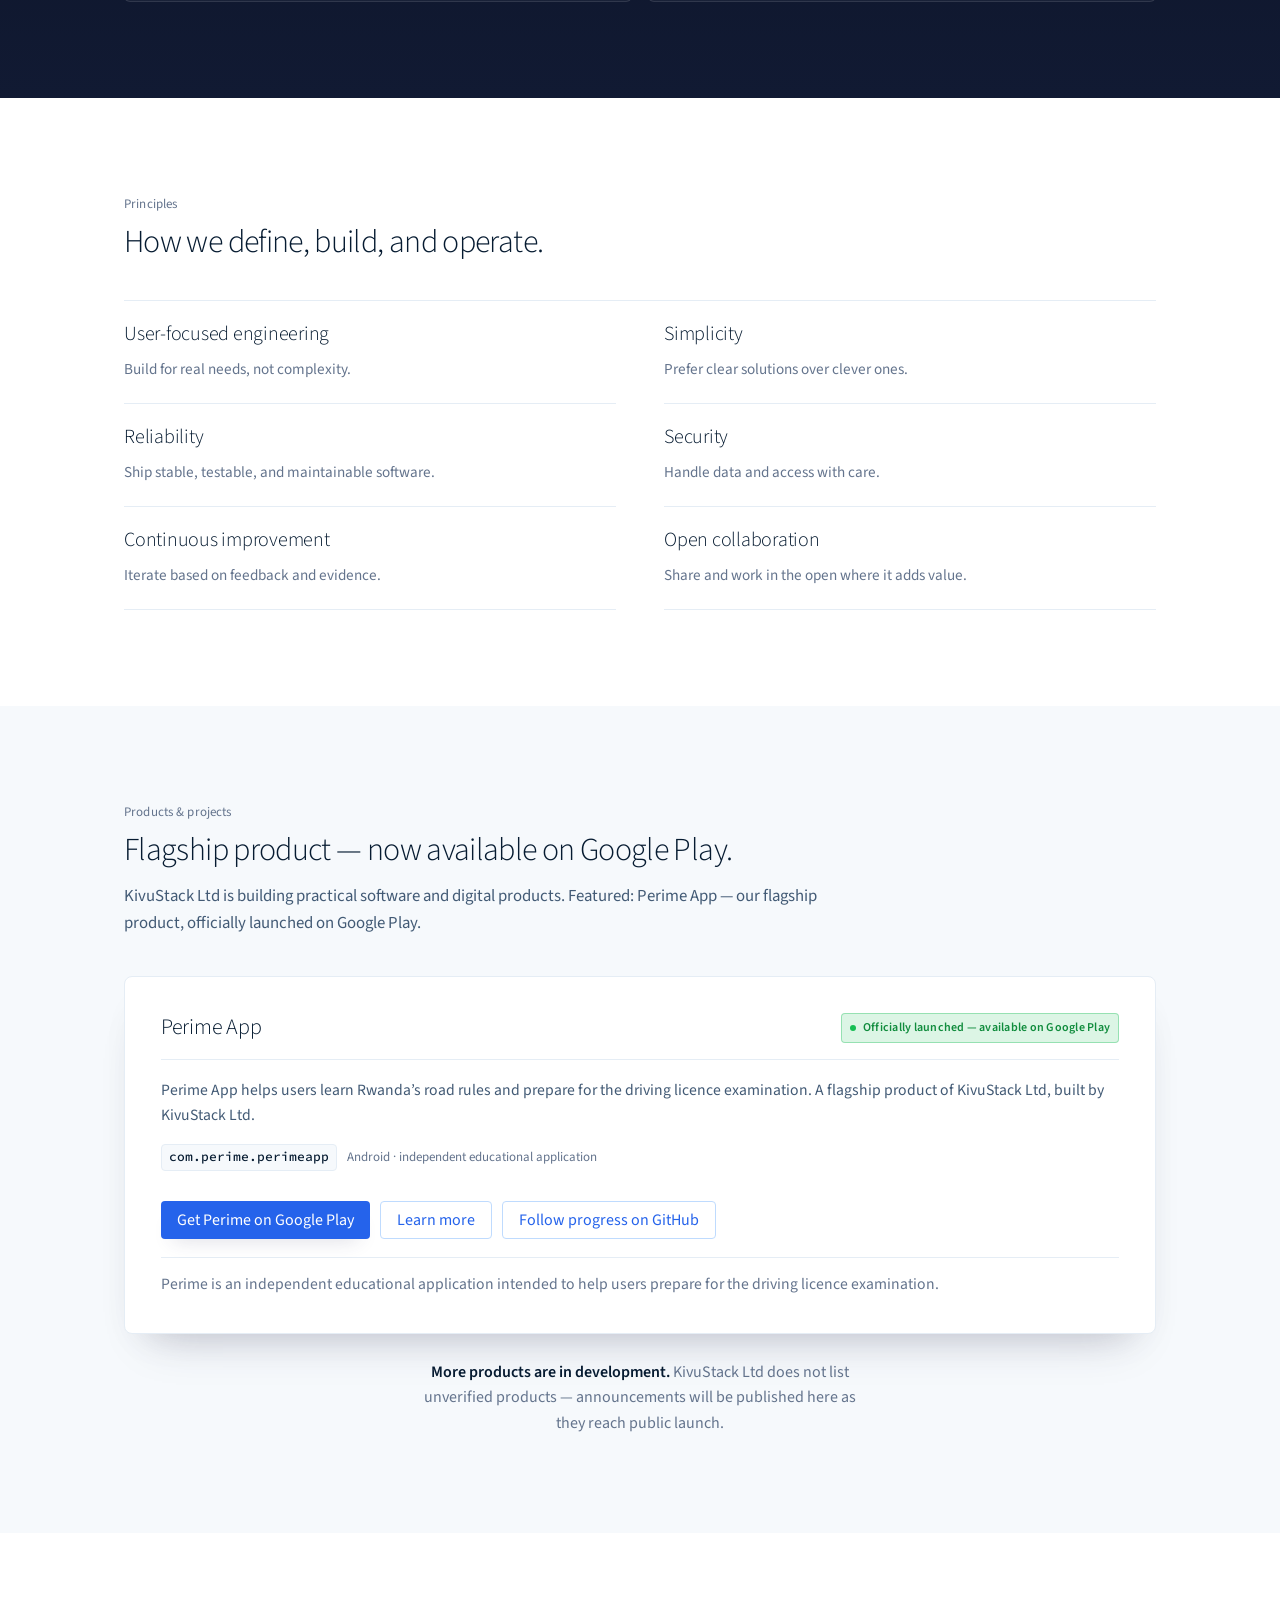
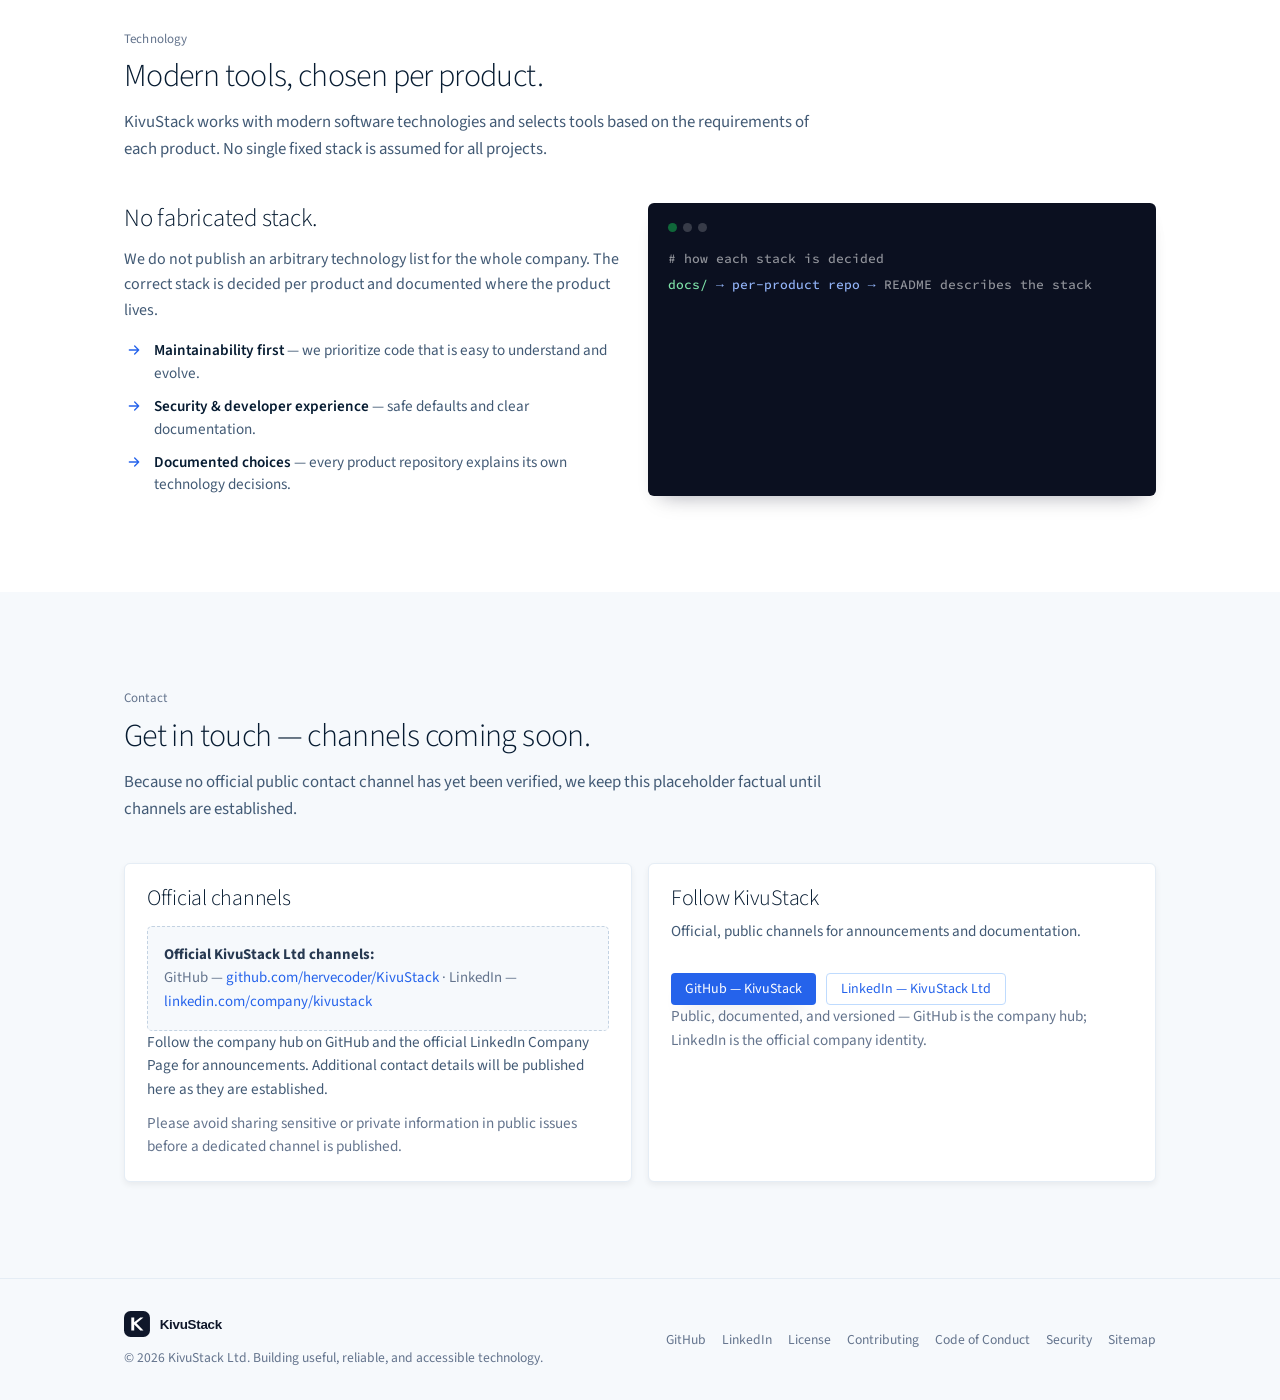
==== commit 8a0f5172: "Website v2 — flagship visual system (Stripe-style), self-hosted fonts, subpage reveal + logo path fi" ====
--- a/index.html
+++ b/index.html
@@ -3,13 +3,14 @@
 <head>
   <meta charset="utf-8">
   <meta name="viewport" content="width=device-width, initial-scale=1">
-  <title>KivuStack Ltd — Software &amp; Digital Products</title>
-  <meta name="description" content="KivuStack Ltd builds useful, reliable, and accessible software and digital products.">
-  <meta name="theme-color" content="#0b1020">
+  <script>document.documentElement.classList.add("js")</script>
+  <title>KivuStack Ltd — Software & Digital Products</title>
+  <meta name="description" content="KivuStack Ltd builds practical software and digital products. Flagship: Perime App helps users learn Rwanda’s road rules — now available on Google Play.">
+  <meta name="theme-color" content="#ffffff">
   <link rel="canonical" href="https://kivustack.pages.dev/">
   <meta name="robots" content="index, follow">
   <meta property="og:title" content="KivuStack Ltd — Building Practical Technology">
-  <meta property="og:description" content="KivuStack Ltd is a software and technology company building useful, reliable, and accessible digital products, including software applications, mobile apps, web platforms, and automation solutions.">
+  <meta property="og:description" content="KivuStack Ltd builds practical software and digital products. Flagship: Perime App helps users learn Rwanda’s road rules — now available on Google Play.">
   <meta property="og:type" content="website">
   <meta property="og:url" content="https://kivustack.pages.dev/">
   <meta property="og:image" content="https://kivustack.pages.dev/assets/images/og-image.svg">
@@ -18,12 +19,13 @@
   <meta property="og:image:alt" content="KivuStack Ltd — Software & Digital Products">
   <meta name="twitter:card" content="summary_large_image">
   <meta name="twitter:title" content="KivuStack Ltd — Building Practical Technology">
-  <meta name="twitter:description" content="KivuStack Ltd is a software and technology company building useful, reliable, and accessible digital products, including software applications, mobile apps, web platforms, and automation solutions.">
+  <meta name="twitter:description" content="KivuStack Ltd builds practical software and digital products. Flagship: Perime App helps users learn Rwanda’s road rules — now available on Google Play.">
   <meta name="twitter:image" content="https://kivustack.pages.dev/assets/images/og-image.svg">
+  <link rel="preload" href="assets/fonts/source-sans-3-latin.woff2" as="font" type="font/woff2" crossorigin>
   <link rel="icon" href="assets/images/favicon.svg" type="image/svg+xml">
   <link rel="alternate icon" href="assets/images/favicon.svg">
   <link rel="stylesheet" href="assets/css/style.css">
-  <script type="application/ld+json">{"@context":"https://schema.org","@graph":[{"@type":"Organization","@id":"https://kivustack.pages.dev/#organization","name":"KivuStack Ltd","url":"https://kivustack.pages.dev/","logo":"https://kivustack.pages.dev/assets/images/KivuStack-logo.svg","description":"KivuStack Ltd is a software and technology company building useful, reliable, and accessible digital products.","sameAs":["https://github.com/hervecoder/KivuStack","https://www.linkedin.com/company/kivustack"],"founder":{"@id":"https://kivustack.pages.dev/#person-herve-ndatimana"}},{"@type":"Person","@id":"https://kivustack.pages.dev/#person-herve-ndatimana","name":"Herve NDATIMANA","jobTitle":"Chief Executive Officer & Software Developer","affiliation":{"@id":"https://kivustack.pages.dev/#organization"},"worksFor":{"@id":"https://kivustack.pages.dev/#organization"},"url":"https://kivustack.pages.dev/#leadership"},{"@type":"WebSite","@id":"https://kivustack.pages.dev/#website","name":"KivuStack Ltd","url":"https://kivustack.pages.dev/","publisher":{"@id":"https://kivustack.pages.dev/#organization"},"inLanguage":"en"},{"@type":"SoftwareApplication","@id":"https://kivustack.pages.dev/products/perime/#application","name":"Perime App","description":"Perime App is a digital learning product designed to help users prepare for Rwanda's road rules examination.","url":"https://kivustack.pages.dev/products/perime/","applicationCategory":"EducationalApplication","creator":{"@id":"https://kivustack.pages.dev/#organization"},"publisher":{"@id":"https://kivustack.pages.dev/#organization"},"brand":{"@id":"https://kivustack.pages.dev/#organization"}}]}</script>
+  <script type="application/ld+json">{"@context":"https://schema.org","@graph":[{"@type":"Organization","@id":"https://kivustack.pages.dev/#organization","name":"KivuStack Ltd","url":"https://kivustack.pages.dev/","logo":"https://kivustack.pages.dev/assets/images/KivuStack-logo.svg","description":"KivuStack Ltd is a software and technology company building useful, reliable, and accessible digital products.","sameAs":["https://github.com/hervecoder/KivuStack","https://www.linkedin.com/company/kivustack"],"founder":{"@id":"https://kivustack.pages.dev/#person-herve-ndatimana"}},{"@type":"Person","@id":"https://kivustack.pages.dev/#person-herve-ndatimana","name":"Herve NDATIMANA","jobTitle":"Chief Executive Officer & Software Developer","affiliation":{"@id":"https://kivustack.pages.dev/#organization"},"worksFor":{"@id":"https://kivustack.pages.dev/#organization"},"url":"https://kivustack.pages.dev/#leadership"},{"@type":"WebSite","@id":"https://kivustack.pages.dev/#website","name":"KivuStack Ltd","url":"https://kivustack.pages.dev/","publisher":{"@id":"https://kivustack.pages.dev/#organization"},"inLanguage":"en"},{"@type":"SoftwareApplication","@id":"https://kivustack.pages.dev/products/perime/#application","name":"Perime App","alternateName":"Perime","description":"Perime App helps users learn Rwanda’s road rules and prepare for the driving licence examination. A flagship product of KivuStack Ltd, now available on Google Play.","url":"https://kivustack.pages.dev/products/perime/","installUrl":"https://play.google.com/store/apps/details?id=com.perime.perimeapp&pcampaignid=web_share","operatingSystem":"Android","applicationCategory":"EducationalApplication","creator":{"@id":"https://kivustack.pages.dev/#organization"},"publisher":{"@id":"https://kivustack.pages.dev/#organization"},"brand":{"@id":"https://kivustack.pages.dev/#organization"},"inLanguage":"en"}]}</script>
 </head>
 <body>
   <a class="skip" href="#main">Skip to content</a>
@@ -43,295 +45,295 @@
           <li><a href="#home">Home</a></li>
           <li><a href="#about">About</a></li>
           <li><a href="#what-we-build">What We Build</a></li>
-          <li><a href="#mission">Mission</a></li>
-          <li><a href="#projects">Projects</a></li>
+          <li><a href="#projects">Products</a></li>
           <li><a href="#contact">Contact</a></li>
-          <li><a class="nav-github" href="https://github.com/hervecoder/KivuStack" target="_blank" rel="noopener noreferrer">GitHub</a></li>
-          <li><a class="nav-github" href="https://www.linkedin.com/company/kivustack" target="_blank" rel="noopener noreferrer" aria-label="KivuStack Ltd on LinkedIn">LinkedIn</a></li>
+          <li><a class="nav-cta" href="https://github.com/hervecoder/KivuStack" target="_blank" rel="noopener noreferrer">GitHub</a></li>
+          <li><a class="nav-cta" href="https://www.linkedin.com/company/kivustack" target="_blank" rel="noopener noreferrer" aria-label="KivuStack Ltd on LinkedIn">LinkedIn</a></li>
         </ul>
       </nav>
     </div>
   </header>
 
   <main id="main">
-    <!-- HERO -->
+    <!-- ================= HERO ================= -->
     <section id="home" class="hero" aria-labelledby="hero-title">
+      <div class="hero-ribbon" aria-hidden="true"></div>
       <div class="container hero-inner">
         <div class="hero-grid">
           <div class="hero-copy reveal">
-            <div class="eyebrow">Software &amp; Technology Company</div>
-            <h1 id="hero-title">KivuStack Ltd</h1>
-            <p class="hero-lead" style="font-size:1.45rem; font-weight:800; color:#f8fafc; margin-top:8px; line-height:1.2">Building practical technology for real-world problems.</p>
-            <p>KivuStack Ltd is a software and technology company building useful, reliable, and accessible digital products.</p>
-            <div class="hero-ctas">
-              <a class="btn" href="#what-we-build">Explore what we build <span aria-hidden="true">→</span></a>
-              <a class="btn btn-secondary" href="https://github.com/hervecoder/KivuStack" target="_blank" rel="noopener noreferrer">View GitHub</a>
+            <p class="hero-kicker"><span class="brand-mini">KivuStack Ltd</span> — software & technology company</p>
+            <h1 id="hero-title">Building practical technology for real-world problems.</h1>
+            <p class="hero-sub">KivuStack Ltd is a software and technology company building useful, reliable, and accessible digital products.</p>
+            <p class="mt-18"><span class="badge-success"><span class="dot" aria-hidden="true"></span> Perime App — officially launched on Google Play</span></p>
+            <div class="cta-row">
+              <a class="btn" href="https://play.google.com/store/apps/details?id=com.perime.perimeapp&pcampaignid=web_share" target="_blank" rel="noopener noreferrer">Get Perime on Google Play</a>
+              <a class="btn btn-ghost" href="#what-we-build">Explore what we build</a>
             </div>
-            <div class="hero-trust" aria-label="Trust signals">
-              <span class="trust-pill">Building digital products &amp; ecosystem</span>
-              <span class="trust-pill">Documentation‑first</span>
-              <span class="trust-pill">Open where it adds value</span>
+            <p class="hero-note">Perime App, a flagship product of KivuStack Ltd, is a digital learning product for Rwanda’s road rules examination. <a href="products/perime/">Learn more</a></p>
+          </div>
+
+          <figure class="hero-visual reveal" aria-label="Perime App learning interface concept">
+            <div class="phone" aria-hidden="true">
+              <div class="phone-screen">
+                <div class="phone-topbar">
+                  <span class="phone-chip">K</span>
+                  <span>
+                    <span class="phone-title">Perime</span><br>
+                    <span class="phone-sub">Road rules — practice</span>
+                  </span>
+                </div>
+                <div class="phone-progress">
+                  <div class="phone-bar"><b></b></div>
+                  <span class="phone-step">2/4</span>
+                </div>
+                <div class="phone-q w70"></div>
+                <div class="phone-q"></div>
+                <div class="phone-q w55"></div>
+                <div class="phone-opts">
+                  <div class="phone-opt sel"><span class="c"></span><span class="bar" style="width:52%"></span></div>
+                  <div class="phone-opt"><span class="c"></span><span class="bar" style="width:64%"></span></div>
+                  <div class="phone-opt"><span class="c"></span><span class="bar" style="width:40%"></span></div>
+                </div>
+                <div class="phone-foot">
+                  <span class="phone-score">Score <b>3/3</b></span>
+                  <span class="phone-cta">Continue</span>
+                </div>
+              </div>
             </div>
-          </div>
-
-          <div class="hero-card reveal" aria-label="Company snapshot">
-            <div class="hero-card-head">
-              <span class="hero-card-kicker">KivuStack Ltd — Company hub</span>
-              <span class="hero-card-dot" aria-hidden="true"></span>
-            </div>
-            <h3>Practical products, engineered with care</h3>
-            <p>We are in our foundation phase — establishing identity, documentation, and product pipeline before public launches.</p>
-            <ul class="hero-card-list">
-              <li><span aria-hidden="true">✓</span> Focused on real needs for people, businesses, and communities</li>
-              <li><span aria-hidden="true">✓</span> Reliable, accessible, and maintainable by design</li>
-              <li><span aria-hidden="true">✓</span> Technologies chosen per product — no single fixed stack</li>
-            </ul>
-          </div>
-        </div>
-      </div>
-    </section>
-
-    <!-- ABOUT -->
+            <figcaption>Perime App — learning interface concept</figcaption>
+          </figure>
+        </div>
+      </div>
+    </section>
+
+    <!-- ================= ABOUT ================= -->
     <section id="about" class="section" aria-labelledby="about-title">
       <div class="container">
         <div class="section-header reveal">
-          <div class="eyebrow">About KivuStack</div>
+          <span class="label">About KivuStack</span>
           <h2 id="about-title">A software and technology company focused on practical digital products.</h2>
           <p>KivuStack Ltd is a software and technology company focused on practical digital products, software applications, mobile applications, web platforms, automation, and emerging technology.</p>
         </div>
 
         <div class="split reveal">
-          <div class="callout">
-            <p class="quote">We build for usefulness, not complexity.</p>
+          <div>
+            <p class="pull">We build for usefulness, not complexity.</p>
             <p>KivuStack Ltd designs and develops software that is useful, reliable, and accessible. Our work spans applications and platforms intended to serve real needs — with clarity and performance at the core.</p>
           </div>
-          <div class="card">
+          <div class="card card-hover">
             <h3>How we work</h3>
-            <p style="color:var(--muted); margin-top:6px">We focus on what matters and ship iteratively.</p>
-            <ul class="tech-list" style="margin-top:14px">
-              <li><i aria-hidden="true">◎</i><div><strong>Usefulness</strong> — solving real problems with clear value</div></li>
-              <li><i aria-hidden="true">◉</i><div><strong>Reliability</strong> — systems that work consistently over time</div></li>
-              <li><i aria-hidden="true">○</i><div><strong>Accessibility</strong> — technology that is approachable and usable</div></li>
+            <p class="muted mt-8">We focus on what matters and ship iteratively.</p>
+            <ul class="rows">
+              <li><i aria-hidden="true"><svg viewBox="0 0 24 24"><circle cx="12" cy="12" r="9"/><circle cx="12" cy="12" r="4.5"/></svg></i><div><strong>Usefulness</strong> — solving real problems with clear value</div></li>
+              <li><i aria-hidden="true"><svg viewBox="0 0 24 24"><path d="M12 3l7 3v5c0 4.5-3 7.5-7 9-4-1.5-7-4.5-7-9V6l7-3Z"/><path d="m9 11.5 2 2 4-4"/></svg></i><div><strong>Reliability</strong> — systems that work consistently over time</div></li>
+              <li><i aria-hidden="true"><svg viewBox="0 0 24 24"><circle cx="12" cy="5.5" r="2.5"/><path d="M5 10h14M12 10v5l3.5 5.5M12 15l-3.5 5.5"/></svg></i><div><strong>Accessibility</strong> — technology that is approachable and usable</div></li>
             </ul>
           </div>
         </div>
       </div>
     </section>
 
-    <!-- LEADERSHIP -->
+    <!-- ================= LEADERSHIP ================= -->
     <section id="leadership" class="section section-alt" aria-labelledby="leadership-title">
       <div class="container">
         <div class="section-header reveal">
-          <div class="eyebrow">Leadership</div>
+          <span class="label">Leadership</span>
           <h2 id="leadership-title">Led by Herve NDATIMANA</h2>
         </div>
-        <div class="card reveal" style="max-width:720px">
+        <div class="card card-hover reveal" style="max-width:680px">
           <h3>Herve NDATIMANA</h3>
-          <p style="color:var(--accent); font-weight:650; margin:4px 0 8px">Chief Executive Officer &amp; Software Developer — <a href="https://kivustack.pages.dev/">KivuStack Ltd</a></p>
-          <p style="color:var(--muted); margin:0">Herve NDATIMANA leads <a href="https://kivustack.pages.dev/">KivuStack Ltd</a>'s development of practical software and digital products.</p>
-          <p style="margin-top:10px; font-size:.88rem"><a href="https://github.com/hervecoder/KivuStack" target="_blank" rel="noopener noreferrer">Official GitHub: KivuStack Ltd →</a></p>
-        </div>
-      </div>
-    </section>
-
-    <!-- WHAT WE BUILD -->
-    <section id="what-we-build" class="section section-alt" aria-labelledby="build-title">
-      <div class="container">
-        <div class="section-header reveal">
-          <div class="eyebrow">What We Build</div>
-          <h2 id="build-title">General‑purpose technology, scoped by real requirements.</h2>
-          <p>We focus on broad areas and define each initiative individually. Specific product details will be published as products are verified and launched.</p>
+          <p class="mt-8" style="color:var(--accent)"><strong style="font-weight:600">Chief Executive Officer & Software Developer</strong> — KivuStack Ltd</p>
+          <p>Herve NDATIMANA leads <a href="https://kivustack.pages.dev/">KivuStack Ltd</a>’s development of practical software and digital products.</p>
+          <p class="small mt-8"><a href="https://github.com/hervecoder/KivuStack" target="_blank" rel="noopener noreferrer">Official GitHub: KivuStack Ltd</a></p>
+        </div>
+      </div>
+    </section>
+
+    <!-- ================= WHAT WE BUILD ================= -->
+    <section id="what-we-build" class="section" aria-labelledby="build-title">
+      <div class="container">
+        <div class="section-header reveal">
+          <span class="label">What we build</span>
+          <h2 id="build-title">General-purpose technology, scoped by real requirements.</h2>
+          <p>We focus on broad areas and define each initiative individually. Our flagship product Perime App is now officially launched and available on Google Play — additional product details are published as products are verified and launched.</p>
         </div>
 
         <div class="grid grid-3 reveal">
-          <article class="card">
-            <div class="card-icon" aria-hidden="true">▭</div>
+          <article class="card card-hover">
+            <span class="icon-chip" aria-hidden="true"><svg viewBox="0 0 24 24"><rect x="3" y="4" width="18" height="16" rx="2"/><path d="M3 9h18"/><path d="M6 6.5h.01M9 6.5h.01"/></svg></span>
             <h3>Software applications</h3>
-            <p>Purpose‑built applications for specific use cases, with attention to workflows that matter.</p>
-          </article>
-          <article class="card">
-            <div class="card-icon" aria-hidden="true">⬔</div>
+            <p>Purpose-built applications for specific use cases, with attention to workflows that matter.</p>
+          </article>
+          <article class="card card-hover">
+            <span class="icon-chip" aria-hidden="true"><svg viewBox="0 0 24 24"><circle cx="12" cy="12" r="9"/><path d="M3 12h18M12 3c2.5 2.5 3.8 5.6 3.8 9s-1.3 6.5-3.8 9c-2.5-2.5-3.8-5.6-3.8-9S9.5 5.5 12 3Z"/></svg></span>
             <h3>Web platforms</h3>
             <p>Accessible, performant web experiences that are fast, maintainable, and easy to use.</p>
           </article>
-          <article class="card">
-            <div class="card-icon" aria-hidden="true">▱</div>
+          <article class="card card-hover">
+            <span class="icon-chip" aria-hidden="true"><svg viewBox="0 0 24 24"><rect x="7" y="2" width="10" height="20" rx="2"/><path d="M11 18h2"/></svg></span>
             <h3>Mobile applications</h3>
             <p>Reliable mobile products for everyday use — stable, testable, and respectful of the device.</p>
           </article>
-          <article class="card">
-            <div class="card-icon" aria-hidden="true">⬢</div>
+          <article class="card card-hover">
+            <span class="icon-chip" aria-hidden="true"><svg viewBox="0 0 24 24"><path d="M12 2 20 6.5v9L12 20l-8-4.5v-9L12 2Z"/><path d="M12 11 4 6.5M12 11l8-4.5M12 11v9"/></svg></span>
             <h3>Digital products</h3>
             <p>Tools and services that simplify work and communication for individuals and teams.</p>
           </article>
-          <article class="card">
-            <div class="card-icon" aria-hidden="true">⬣</div>
-            <h3>Automation &amp; technology solutions</h3>
+          <article class="card card-hover">
+            <span class="icon-chip" aria-hidden="true"><svg viewBox="0 0 24 24"><path d="M13 2 4 14h6l-1 8 9-12h-6l1-8Z"/></svg></span>
+            <h3>Automation & technology solutions</h3>
             <p>Systems that reduce manual effort, improve reliability, and keep operations predictable.</p>
           </article>
-          <article class="card" style="background:var(--text); color:#e2e8f0; border-color:rgba(255,255,255,.08)">
-            <div class="card-icon" aria-hidden="true" style="background:rgba(255,255,255,.08); border-color:rgba(255,255,255,.12); color:#93c5fd">◈</div>
+          <article class="card" style="background:var(--heading); border-color:var(--heading)">
+            <span class="icon-chip" aria-hidden="true" style="background:rgba(255,255,255,.1); border-color:rgba(255,255,255,.14); color:#9ec1ff"><svg viewBox="0 0 24 24"><circle cx="12" cy="12" r="9"/><path d="m15.5 8.5-2 5-5 2 2-5 5-2Z"/></svg></span>
             <h3 style="color:#fff">Scoped by requirements</h3>
-            <p style="color:#94a3b8">We choose the right tool for each product and document decisions per repository.</p>
-          </article>
-        </div>
-      </div>
-    </section>
-
-    <!-- MISSION / VISION -->
-    <section id="mission" class="section" aria-labelledby="mission-title">
-      <div class="container">
-        <div class="section-header reveal">
-          <div class="eyebrow">Mission &amp; Vision</div>
+            <p style="color:rgba(255,255,255,.72)">We choose the right tool for each product and document decisions per repository.</p>
+          </article>
+        </div>
+      </div>
+    </section>
+
+    <!-- ================= MISSION & VISION (immersive) ================= -->
+    <section id="mission" class="section section-dark on-dark" aria-labelledby="mission-title">
+      <div class="container">
+        <div class="section-header reveal">
+          <span class="label">Mission & Vision</span>
           <h2 id="mission-title">Purpose that guides how we build.</h2>
         </div>
 
         <div class="split reveal">
-          <div class="callout mission">
-            <strong>Mission</strong>
-            <p class="quote">To build useful technology that solves real‑world problems and creates lasting value for the people and organizations we serve.</p>
-            <p>We pursue this by developing practical, well‑engineered software and focusing on long‑term value over short‑term complexity.</p>
-          </div>
-          <div class="callout vision">
-            <strong>Vision</strong>
-            <p class="quote">To become a trusted technology company recognised for practical innovation, dependable products, and sustainable impact.</p>
+          <div class="panel-dark">
+            <span class="label">Mission</span>
+            <p class="pull">To build useful technology that solves real-world problems and creates lasting value for the people and organizations we serve.</p>
+            <p>We pursue this by developing practical, well-engineered software and focusing on long-term value over short-term complexity.</p>
+          </div>
+          <div class="panel-dark">
+            <span class="label">Vision</span>
+            <p class="pull">To become a trusted technology company recognised for practical innovation, dependable products, and sustainable impact.</p>
             <p>Our direction is to grow a portfolio that is useful in daily use, reliable over time, accessible to a broad audience, and maintainable and secure by design.</p>
           </div>
         </div>
       </div>
     </section>
 
-    <!-- PRINCIPLES -->
-    <section id="principles" class="section section-alt" aria-labelledby="principles-title">
-      <div class="container">
-        <div class="section-header reveal">
-          <div class="eyebrow">Principles</div>
+    <!-- ================= PRINCIPLES ================= -->
+    <section id="principles" class="section" aria-labelledby="principles-title">
+      <div class="container">
+        <div class="section-header reveal">
+          <span class="label">Principles</span>
           <h2 id="principles-title">How we define, build, and operate.</h2>
         </div>
 
-        <div class="principles-grid reveal">
-          <div class="principle">
-            <span class="principle-num" aria-hidden="true">1</span>
-            <div><h3>User‑focused engineering</h3><p>Build for real needs, not complexity.</p></div>
-          </div>
-          <div class="principle">
-            <span class="principle-num" aria-hidden="true">2</span>
-            <div><h3>Simplicity</h3><p>Prefer clear solutions over clever ones.</p></div>
-          </div>
-          <div class="principle">
-            <span class="principle-num" aria-hidden="true">3</span>
-            <div><h3>Reliability</h3><p>Ship stable, testable, and maintainable software.</p></div>
-          </div>
-          <div class="principle">
-            <span class="principle-num" aria-hidden="true">4</span>
-            <div><h3>Security</h3><p>Handle data and access with care.</p></div>
-          </div>
-          <div class="principle">
-            <span class="principle-num" aria-hidden="true">5</span>
-            <div><h3>Continuous improvement</h3><p>Iterate based on feedback and evidence.</p></div>
-          </div>
-          <div class="principle">
-            <span class="principle-num" aria-hidden="true">6</span>
-            <div><h3>Open collaboration</h3><p>Share and work in the open where it adds value.</p></div>
-          </div>
-        </div>
-      </div>
-    </section>
-
-    <!-- PROJECTS -->
-    <section id="projects" class="section" aria-labelledby="projects-title">
-      <div class="container">
-        <div class="section-header reveal">
-          <div class="eyebrow">Products &amp; Projects</div>
-          <h2 id="projects-title">Flagship product and upcoming work.</h2>
-          <p>KivuStack Ltd — Perime App and more in development.</p>
-        </div>
-
-        <div class="grid grid-2 reveal" style="margin-bottom:20px">
-          <article class="card" style="border-left:4px solid var(--accent)">
-            <div class="card-icon" aria-hidden="true">◆</div>
-            <h3><a href="products/perime/" style="color:inherit; text-decoration:none">Perime App</a></h3>
-            <p style="color:var(--accent); font-weight:650; margin-bottom:6px"><a href="https://kivustack.pages.dev/" style="color:var(--accent)">KivuStack Ltd</a> — flagship product</p>
-            <p>Perime App is a <a href="https://kivustack.pages.dev/">KivuStack Ltd</a> product. It is a digital learning product designed to help users prepare for Rwanda's road rules examination.</p>
-            <p style="margin-top:8px; color:var(--muted); font-size:.92rem">Perime App has demonstrated strong and growing audience interest through its social‑media presence.</p>
-            <p style="margin-top:12px"><a href="products/perime/" style="font-weight:650">Learn more about Perime App →</a></p>
-          </article>
-          <article class="card">
-            <div class="card-icon" aria-hidden="true">◇</div>
-            <h3>More products are in development</h3>
-            <p>KivuStack Ltd is developing additional digital products and applications that will be introduced as they reach public launch.</p>
-            <p style="margin-top:8px; color:var(--muted); font-size:.92rem">We do not list unverified products — announcements will be published here as they reach public launch.</p>
-          </article>
-        </div>
-
-        <div class="projects-stage reveal">
-          <span class="badge"><span class="badge-dot" aria-hidden="true"></span> In development — hub phase</span>
-          <h3>Portfolio in formation</h3>
-          <p>This repository currently serves as the company hub while KivuStack establishes its product pipeline. When a product is ready, it will appear here with its name, brief description, repository link, status, and documentation.</p>
-          <div class="projects-note">
-            <span class="mini">We do not list unverified products</span>
-            <span class="mini">Each product will have its own repository</span>
-            <span class="mini">Announcements will be published here</span>
-          </div>
-          <p style="margin-top:20px"><a class="btn" href="https://github.com/hervecoder/KivuStack" target="_blank" rel="noopener noreferrer">Follow progress on GitHub</a></p>
-        </div>
-      </div>
-    </section>
-
-    <!-- TECHNOLOGY -->
-    <section id="technology" class="section section-alt" aria-labelledby="tech-title">
-      <div class="container">
-        <div class="section-header reveal">
-          <div class="eyebrow">Technology</div>
+        <div class="principles reveal">
+          <div class="principle">
+            <h3>User-focused engineering</h3><p>Build for real needs, not complexity.</p>
+          </div>
+          <div class="principle">
+            <h3>Simplicity</h3><p>Prefer clear solutions over clever ones.</p>
+          </div>
+          <div class="principle">
+            <h3>Reliability</h3><p>Ship stable, testable, and maintainable software.</p>
+          </div>
+          <div class="principle">
+            <h3>Security</h3><p>Handle data and access with care.</p>
+          </div>
+          <div class="principle">
+            <h3>Continuous improvement</h3><p>Iterate based on feedback and evidence.</p>
+          </div>
+          <div class="principle">
+            <h3>Open collaboration</h3><p>Share and work in the open where it adds value.</p>
+          </div>
+        </div>
+      </div>
+    </section>
+
+    <!-- ================= PRODUCTS & PROJECTS ================= -->
+    <section id="projects" class="section section-alt" aria-labelledby="projects-title">
+      <div class="container">
+        <div class="section-header reveal">
+          <span class="label">Products & projects</span>
+          <h2 id="projects-title">Flagship product — now available on Google Play.</h2>
+          <p>KivuStack Ltd is building practical software and digital products. Featured: Perime App — our flagship product, officially launched on Google Play.</p>
+        </div>
+
+        <div class="featured reveal">
+          <div class="featured-head">
+            <h3>Perime App</h3>
+            <span class="badge-success"><span class="dot" aria-hidden="true"></span> Officially launched — available on Google Play</span>
+          </div>
+          <p>Perime App helps users learn Rwanda’s road rules and prepare for the driving licence examination. A flagship product of KivuStack Ltd, built by KivuStack Ltd.</p>
+          <div class="pkg-row">
+            <code class="code">com.perime.perimeapp</code>
+            <span class="mono-note">Android · independent educational application</span>
+          </div>
+          <div class="cta-row">
+            <a class="btn" href="https://play.google.com/store/apps/details?id=com.perime.perimeapp&pcampaignid=web_share" target="_blank" rel="noopener noreferrer">Get Perime on Google Play</a>
+            <a class="btn btn-ghost" href="products/perime/">Learn more</a>
+            <a class="btn btn-ghost" href="https://github.com/hervecoder/KivuStack" target="_blank" rel="noopener noreferrer">Follow progress on GitHub</a>
+          </div>
+          <p class="small muted mt-18" style="border-top:1px solid var(--line); padding-top:14px; margin-bottom:0">Perime is an independent educational application intended to help users prepare for the driving licence examination.</p>
+        </div>
+
+        <p class="center muted reveal" style="max-width:56ch; margin:26px auto 0"><strong style="color:var(--heading); font-weight:600">More products are in development.</strong> KivuStack Ltd does not list unverified products — announcements will be published here as they reach public launch.</p>
+      </div>
+    </section>
+
+    <!-- ================= TECHNOLOGY ================= -->
+    <section id="technology" class="section" aria-labelledby="tech-title">
+      <div class="container">
+        <div class="section-header reveal">
+          <span class="label">Technology</span>
           <h2 id="tech-title">Modern tools, chosen per product.</h2>
           <p>KivuStack works with modern software technologies and selects tools based on the requirements of each product. No single fixed stack is assumed for all projects.</p>
         </div>
 
-        <div class="tech-wrap reveal">
+        <div class="split reveal">
           <div>
-            <ul class="tech-list">
-              <li><i aria-hidden="true">▸</i><div><strong>Maintainability first</strong> — we prioritize code that is easy to understand and evolve.</div></li>
-              <li><i aria-hidden="true">▸</i><div><strong>Security &amp; developer experience</strong> — safe defaults and clear documentation.</div></li>
-              <li><i aria-hidden="true">▸</i><div><strong>Documented choices</strong> — every product repository explains its own technology decisions.</div></li>
+            <p class="pull">No fabricated stack.</p>
+            <p>We do not publish an arbitrary technology list for the whole company. The correct stack is decided per product and documented where the product lives.</p>
+            <ul class="rows mt-14">
+              <li><i aria-hidden="true"><svg viewBox="0 0 24 24"><path d="M5 12h14M13 6l6 6-6 6"/></svg></i><div><strong>Maintainability first</strong> — we prioritize code that is easy to understand and evolve.</div></li>
+              <li><i aria-hidden="true"><svg viewBox="0 0 24 24"><path d="M5 12h14M13 6l6 6-6 6"/></svg></i><div><strong>Security & developer experience</strong> — safe defaults and clear documentation.</div></li>
+              <li><i aria-hidden="true"><svg viewBox="0 0 24 24"><path d="M5 12h14M13 6l6 6-6 6"/></svg></i><div><strong>Documented choices</strong> — every product repository explains its own technology decisions.</div></li>
             </ul>
           </div>
-          <div class="tech-panel" aria-label="Technology note">
-            <h3>No fabricated stack</h3>
-            <p>We do not publish an arbitrary technology list for the whole company. The correct stack is decided per product and documented where the product lives.</p>
-            <code>docs/ → per‑product repo → README describes the stack</code>
-          </div>
-        </div>
-      </div>
-    </section>
-
-    <!-- CONTACT -->
-    <section id="contact" class="section" aria-labelledby="contact-title">
-      <div class="container">
-        <div class="section-header reveal">
-          <div class="eyebrow">Contact</div>
+          <div class="terminal" aria-label="Documentation path">
+            <div class="tl" aria-hidden="true"><i></i><i></i><i></i></div>
+<code><span># how each stack is decided</span>
+<b>docs/</b> → per-product repo → <span>README describes the stack</span></code>
+          </div>
+        </div>
+      </div>
+    </section>
+
+    <!-- ================= CONTACT ================= -->
+    <section id="contact" class="section section-alt" aria-labelledby="contact-title">
+      <div class="container">
+        <div class="section-header reveal">
+          <span class="label">Contact</span>
           <h2 id="contact-title">Get in touch — channels coming soon.</h2>
           <p>Because no official public contact channel has yet been verified, we keep this placeholder factual until channels are established.</p>
         </div>
 
-        <div class="contact-grid reveal">
-          <div class="contact-card">
+        <div class="split reveal">
+          <div class="card">
             <h3>Official channels</h3>
-            <div class="contact-placeholder" role="note">
+            <div class="contact-note" role="note">
               <strong>Official KivuStack Ltd channels:</strong><br>
               GitHub — <a href="https://github.com/hervecoder/KivuStack" target="_blank" rel="noopener noreferrer">github.com/hervecoder/KivuStack</a> · LinkedIn — <a href="https://www.linkedin.com/company/kivustack" target="_blank" rel="noopener noreferrer">linkedin.com/company/kivustack</a>
             </div>
-            <p style="margin-top:12px">Follow the company hub on GitHub and the official LinkedIn Company Page for announcements. Additional contact details will be published here as they are established.</p>
-            <p style="margin-top:14px; font-size:.92rem">Please avoid sharing sensitive or private information in public issues before a dedicated channel is published.</p>
-          </div>
-
-          <div class="github-card">
+            <p class="mt-14">Follow the company hub on GitHub and the official LinkedIn Company Page for announcements. Additional contact details will be published here as they are established.</p>
+            <p class="small muted">Please avoid sharing sensitive or private information in public issues before a dedicated channel is published.</p>
+          </div>
+
+          <div class="card">
             <h3>Follow KivuStack</h3>
             <p>Official, public channels for announcements and documentation.</p>
-            <div style="display:flex; flex-wrap:wrap; gap:10px; margin-top:10px">
-              <a class="btn" href="https://github.com/hervecoder/KivuStack" target="_blank" rel="noopener noreferrer">GitHub — KivuStack</a>
-              <a class="btn btn-secondary" href="https://www.linkedin.com/company/kivustack" target="_blank" rel="noopener noreferrer">LinkedIn — KivuStack Ltd</a>
+            <div class="cta-row">
+              <a class="btn btn-sm" href="https://github.com/hervecoder/KivuStack" target="_blank" rel="noopener noreferrer">GitHub — KivuStack</a>
+              <a class="btn btn-ghost btn-sm" href="https://www.linkedin.com/company/kivustack" target="_blank" rel="noopener noreferrer">LinkedIn — KivuStack Ltd</a>
             </div>
-            <p style="font-size:.82rem; color:#64748b; margin-top:8px">Public, documented, and versioned — GitHub is the company hub; LinkedIn is the official company identity.</p>
+            <p class="small muted">Public, documented, and versioned — GitHub is the company hub; LinkedIn is the official company identity.</p>
           </div>
         </div>
       </div>
@@ -351,6 +353,7 @@
         <a href="https://github.com/hervecoder/KivuStack/blob/main/CONTRIBUTING.md" target="_blank" rel="noopener noreferrer">Contributing</a>
         <a href="https://github.com/hervecoder/KivuStack/blob/main/CODE_OF_CONDUCT.md" target="_blank" rel="noopener noreferrer">Code of Conduct</a>
         <a href="https://github.com/hervecoder/KivuStack/blob/main/SECURITY.md" target="_blank" rel="noopener noreferrer">Security</a>
+        <a href="sitemap.xml">Sitemap</a>
       </nav>
     </div>
   </footer>
@@ -358,4 +361,3 @@
   <script src="assets/js/main.js"></script>
 </body>
 </html>
-
--- a/assets/css/style.css
+++ b/assets/css/style.css
@@ -1,40 +1,70 @@
-/* KivuStack Ltd — website style.css — lightweight, no dependencies
-   Brand palette: see assets/brand-guidelines.md — primary #0f172a, accent #2563eb, dark #0b1020 */
+/* KivuStack Ltd — website v2 — "flagship" edition
+   Design system: Stripe-grade light precision, adapted to KivuStack brand blue.
+   Tokens follow assets/brand-guidelines.md (v2). Self-hosted fonts, no external requests. */
+
+/* ---------- Self-hosted fonts (latin subsets, variable weight) ---------- */
+@font-face{
+  font-family:"Source Sans 3";
+  font-style:normal;
+  font-weight:200 900;
+  font-display:swap;
+  src:url("../fonts/source-sans-3-latin.woff2") format("woff2");
+}
+@font-face{
+  font-family:"Source Code Pro";
+  font-style:normal;
+  font-weight:200 900;
+  font-display:swap;
+  src:url("../fonts/source-code-pro-latin.woff2") format("woff2");
+}
+
+/* ---------- Tokens ---------- */
 :root{
   --bg:#ffffff;
-  --bg-alt:#f8fafc;
-  --bg-hero:#0b1020;
-  --bg-hero-2:#111a33;
-  --surface:#ffffff;
-  --text:#0f172a; /* primary */
-  --muted:#64748b; /* muted */
-  --muted-2:#94a3b8;
-  --line:#e2e8f0; /* border */
-  --line-strong:#cbd5e1;
-  --accent:#2563eb; /* KivuStack Blue */
+  --bg-soft:#f6f9fc;
+  --heading:#061b31;          /* deep navy — headings */
+  --text:#425a75;             /* body slate (WCAG on white) */
+  --muted:#64748d;
+  --label:#273951;
+  --line:#e5edf5;             /* soft blue-tinted border */
+  --line-strong:#c3d2e2;
+  --accent:#2563eb;           /* KivuStack Blue */
   --accent-hover:#1d4ed8;
   --accent-soft:#eff6ff;
   --accent-border:#bfdbfe;
-  --radius:14px;
-  --radius-lg:18px;
-  --shadow:0 4px 24px rgba(15,23,42,.06);
-  --shadow-lg:0 12px 40px rgba(15,23,42,.10);
+  --sky:#0ea5e9;              /* ribbon hues */
+  --indigo:#6366f1;
+  --navy:#0b1020;             /* KivuStack Navy Deep */
+  --navy-lift:#111a33;
+  --ok-bg:rgba(21,190,83,.15);
+  --ok-border:rgba(21,190,83,.35);
+  --ok-text:#108c3d;
+  --ok-dot:#15be53;
+
+  /* Stripe-style blue-tinted elevation */
+  --shadow-1:rgba(23,23,23,.06) 0 3px 6px;
+  --shadow-2:rgba(23,23,23,.08) 0 15px 35px;
+  --shadow-3:rgba(50,50,93,.25) 0 30px 45px -30px, rgba(0,0,0,.1) 0 18px 36px -18px;
+  --shadow-4:rgba(3,3,39,.25) 0 14px 21px -14px, rgba(0,0,0,.1) 0 8px 17px -8px;
+
+  --r-4:4px; --r-5:5px; --r-6:6px; --r-8:8px;
   --header-h:64px;
-  --max:1120px;
-  --focus:0 0 0 3px rgba(37,99,235,.35);
-}
-
-*{box-sizing:border-box}
-html{scroll-behavior:smooth; scroll-padding-top:calc(var(--header-h) + 16px)}
+  --max:1080px;
+}
+
+/* ---------- Base ---------- */
+*,*::before,*::after{box-sizing:border-box}
+html{scroll-behavior:smooth; scroll-padding-top:calc(var(--header-h) + 16px); -webkit-text-size-adjust:100%}
 @media (prefers-reduced-motion:reduce){
   html{scroll-behavior:auto}
   *,*::before,*::after{animation:none !important; transition:none !important}
 }
 body{
   margin:0;
-  font-family:ui-sans-system,-apple-system,BlinkMacSystemFont,"Segoe UI",Roboto,"Helvetica Neue",Arial,"Noto Sans",Ubuntu,Cantarell,sans-serif;
+  font-family:"Source Sans 3",system-ui,-apple-system,"Segoe UI",Roboto,"Helvetica Neue",Arial,sans-serif;
   color:var(--text);
   background:var(--bg);
+  font-size:16px;
   line-height:1.6;
   -webkit-font-smoothing:antialiased;
   text-rendering:optimizeLegibility;
@@ -42,98 +72,94 @@
 img{max-width:100%; display:block}
 a{color:var(--accent); text-decoration:none}
 a:hover{text-decoration:underline}
-a:focus-visible{outline:none; box-shadow:var(--focus); border-radius:6px}
+:focus-visible{outline:2px solid var(--accent); outline-offset:2px; border-radius:var(--r-4)}
 p{margin:0 0 1em}
-h1,h2,h3{line-height:1.15; letter-spacing:-.02em; margin:0}
-h1{font-size:clamp(2rem,5vw,3.25rem); font-weight:800}
-h2{font-size:clamp(1.6rem,3.5vw,2rem); font-weight:700}
-h3{font-size:1.05rem; font-weight:650}
-
-/* Skip link */
-.skip{
-  position:absolute; left:-9999px; top:auto; width:1px; height:1px; overflow:hidden;
-}
+
+h1,h2,h3{color:var(--heading); margin:0; font-weight:300; line-height:1.1}
+h1{font-size:clamp(2.25rem,5.2vw,3.5rem); letter-spacing:-.025em; line-height:1.05}
+h2{font-size:clamp(1.65rem,3.2vw,2rem); letter-spacing:-.02em; line-height:1.12}
+h3{font-size:1.375rem; letter-spacing:-.012em; line-height:1.18}
+
+/* small, quiet label — used sparingly, sentence case */
+.label{
+  display:block; font-size:.8125rem; font-weight:400; color:var(--muted);
+  letter-spacing:.01em; margin-bottom:10px;
+}
+.on-dark .label{color:rgba(255,255,255,.62)}
+
+.lead{font-size:1.15rem; font-weight:300; color:var(--muted); line-height:1.5}
+
+/* ---------- Layout primitives ---------- */
+.container{max-width:var(--max); margin:0 auto; padding:0 24px}
+.section{padding:72px 0}
+@media(min-width:900px){.section{padding:96px 0}}
+.section-alt{background:var(--bg-soft)}
+.section-dark{
+  background:linear-gradient(180deg,var(--navy) 0%,var(--navy-lift) 100%);
+  color:rgba(255,255,255,.72);
+}
+.section-dark h2,.section-dark h3,.section-dark .pull{color:#fff}
+.section-dark p{color:rgba(255,255,255,.72)}
+
+.section-header{max-width:720px; margin-bottom:40px}
+.section-header p{margin-top:14px; font-size:1.05rem}
+
+.split{display:grid; gap:16px}
+@media(min-width:860px){.split{grid-template-columns:1fr 1fr}}
+
+.grid{display:grid; gap:14px}
+.grid-2{grid-template-columns:1fr}
+.grid-3{grid-template-columns:1fr}
+@media(min-width:640px){
+  .grid-3{grid-template-columns:repeat(2,1fr)}
+  .grid-2{grid-template-columns:repeat(2,1fr)}
+}
+@media(min-width:980px){.grid-3{grid-template-columns:repeat(3,1fr)}}
+
+/* ---------- Skip link ---------- */
+.skip{position:absolute; left:-9999px}
 .skip:focus{
-  left:16px; top:16px; width:auto; height:auto; background:var(--accent); color:#fff;
-  padding:10px 14px; border-radius:8px; z-index:999; text-decoration:none; box-shadow:var(--shadow-lg)
-}
-
-/* Container */
-.container{max-width:var(--max); margin:0 auto; padding:0 20px}
-@media(min-width:768px){ .container{padding:0 24px} }
-.section{padding:72px 0}
-@media(min-width:900px){ .section{padding:88px 0} }
-.section-alt{background:var(--bg-alt); border-top:1px solid var(--line); border-bottom:1px solid var(--line)}
-.eyebrow{
-  font-size:.75rem; letter-spacing:.14em; text-transform:uppercase; color:var(--accent);
-  font-weight:700; margin-bottom:12px
-}
-.lead{font-size:1.05rem; color:var(--muted); max-width:60ch}
-.section-header{max-width:720px; margin-bottom:36px}
-.section-header p{color:var(--muted); margin-top:12px; font-size:1.02rem}
-
-/* Header */
+  left:16px; top:16px; z-index:999; background:var(--accent); color:#fff;
+  padding:10px 14px; border-radius:var(--r-4); text-decoration:none; box-shadow:var(--shadow-2);
+}
+
+/* ---------- Header ---------- */
 .site-header{
   position:sticky; top:0; z-index:40;
-  background:rgba(255,255,255,.82);
-  backdrop-filter:saturate(180%) blur(12px);
-  -webkit-backdrop-filter:saturate(180%) blur(12px);
-  border-bottom:1px solid var(--line);
-}
-.nav-wrap{
-  display:flex; align-items:center; justify-content:space-between;
-  height:var(--header-h); gap:16px;
-}
-.wordmark{
-  font-weight:800; font-size:1.05rem; letter-spacing:-.02em; color:var(--text);
-  text-decoration:none; display:inline-flex; align-items:center; gap:10px;
-  white-space:nowrap;
-}
-.wordmark-mark{
-  width:30px; height:30px; border-radius:8px; background:var(--text); color:#fff;
-  display:grid; place-items:center; font-size:.72rem; font-weight:800; letter-spacing:.06em;
-}
-.wordmark:hover{text-decoration:none}
-.brand{
-  display:inline-flex; align-items:center; text-decoration:none; line-height:0;
-}
-.brand img{ display:block; height:32px; width:auto; }
+  background:rgba(255,255,255,.85);
+  -webkit-backdrop-filter:blur(12px) saturate(160%);
+  backdrop-filter:blur(12px) saturate(160%);
+  box-shadow:rgba(0,55,112,.08) 0 1px 0;
+}
+.nav-wrap{display:flex; align-items:center; justify-content:space-between; height:var(--header-h); gap:16px}
+.brand{display:inline-flex; align-items:center; line-height:0; border-radius:var(--r-6)}
+.brand img{height:30px; width:auto}
 .brand:hover{opacity:.92}
-.brand:focus-visible{box-shadow:var(--focus); border-radius:8px}
-.footer-brand{ display:flex; flex-direction:column; gap:10px; align-items:flex-start; }
-.footer-brand img{ display:block; height:28px; width:auto; }
-.footer-wordmark{font-weight:800; letter-spacing:-.02em}
-.nav-primary ul{
-  list-style:none; margin:0; padding:0; display:flex; align-items:center; gap:6px;
-}
+
+.nav-primary ul{list-style:none; margin:0; padding:0; display:flex; align-items:center; gap:2px}
 .nav-primary a{
-  display:inline-flex; align-items:center; padding:9px 12px; border-radius:10px;
-  color:var(--text); font-size:.92rem; font-weight:550; text-decoration:none;
-}
-.nav-primary a:hover{background:var(--bg-alt); text-decoration:none}
-.nav-primary a.is-active{background:var(--bg-alt)}
-.nav-github{
-  background:var(--text) !important; color:#fff !important;
-  padding:9px 14px !important; border-radius:999px !important; margin-left:6px;
-  box-shadow:0 1px 0 rgba(15,23,42,.08);
-}
-.nav-github:hover{background:#1e293b !important; transform:translateY(-0.5px)}
-.nav-github:focus-visible{box-shadow:var(--focus)}
-
-/* Mobile toggle */
+  display:inline-flex; align-items:center; padding:8px 12px; border-radius:var(--r-6);
+  color:var(--heading); font-size:.875rem; font-weight:400; text-decoration:none;
+  transition:background .15s ease;
+}
+.nav-primary a:hover{background:var(--bg-soft); text-decoration:none}
+.nav-primary a.is-active{background:var(--bg-soft)}
+.nav-cta{
+  margin-left:8px; padding:8px 16px; border-radius:var(--r-4) !important;
+  color:var(--accent) !important; border:1px solid var(--line-strong);
+}
+.nav-cta:hover{background:rgba(37,99,235,.05); border-color:var(--accent-border)}
+
 .nav-toggle{
   display:none; appearance:none; border:1px solid var(--line); background:#fff;
-  width:40px; height:40px; border-radius:10px; align-items:center; justify-content:center;
-  cursor:pointer; color:var(--text);
-}
-.nav-toggle:hover{background:var(--bg-alt)}
-.nav-toggle:focus-visible{box-shadow:var(--focus)}
+  width:40px; height:40px; border-radius:var(--r-6);
+  align-items:center; justify-content:center; cursor:pointer; color:var(--heading);
+}
+.nav-toggle:hover{background:var(--bg-soft)}
 .nav-toggle-lines{width:16px; height:12px; position:relative; display:block}
-.nav-toggle-lines i,
-.nav-toggle-lines i::before,
-.nav-toggle-lines i::after{
-  content:""; position:absolute; left:0; width:100%; height:2px; background:var(--text);
-  border-radius:2px; transition:transform .18s ease, opacity .18s ease, top .18s ease;
+.nav-toggle-lines i,.nav-toggle-lines i::before,.nav-toggle-lines i::after{
+  content:""; position:absolute; left:0; width:100%; height:2px; background:var(--heading);
+  border-radius:1px; transition:transform .18s ease, opacity .18s ease, top .18s ease;
 }
 .nav-toggle-lines i{top:5px}
 .nav-toggle-lines i::before{top:-5px}
@@ -146,238 +172,262 @@
   .nav-toggle{display:inline-flex}
   .nav-primary{
     position:fixed; inset:calc(var(--header-h)) 0 auto 0;
-    background:#fff; border-bottom:1px solid var(--line);
-    padding:12px 16px 16px; box-shadow:var(--shadow-lg);
-    display:none;
+    background:#fff; border-top:1px solid var(--line); border-bottom:1px solid var(--line);
+    box-shadow:var(--shadow-2); padding:10px 16px 16px; display:none;
   }
   .nav-primary.is-open{display:block}
-  .nav-primary ul{flex-direction:column; align-items:stretch; gap:4px}
-  .nav-primary a{padding:14px 14px; font-size:1rem}
-  .nav-primary a.nav-github{margin:8px 0 0; justify-content:center}
-}
-
-/* Hero */
-.hero{
+  .nav-primary ul{flex-direction:column; align-items:stretch; gap:2px}
+  .nav-primary a{padding:12px 14px; font-size:1rem}
+  .nav-primary a.nav-cta{margin:10px 0 0; justify-content:center}
+}
+
+/* toggle-less inline nav — removed (404 now uses the standard toggle nav) */
+
+/* ---------- Buttons (conservative radius, Stripe grid) ---------- */
+.btn{
+  appearance:none; display:inline-flex; align-items:center; justify-content:center; gap:8px;
+  border:0; border-radius:var(--r-4); cursor:pointer;
+  background:var(--accent); color:#fff; text-decoration:none;
+  font-size:1rem; font-weight:400; line-height:1; padding:10px 16px;
+  transition:background .15s ease, box-shadow .15s ease, transform .15s ease;
+  box-shadow:rgba(50,50,93,.2) 0 12px 20px -12px;
+}
+.btn:hover{background:var(--accent-hover); text-decoration:none}
+.btn:active{transform:translateY(1px)}
+.btn-sm{padding:8px 14px; font-size:.875rem}
+.btn-ghost{
+  background:transparent; color:var(--accent);
+  border:1px solid var(--accent-border); box-shadow:none;
+}
+.btn-ghost:hover{background:rgba(37,99,235,.05)}
+.btn-white{background:#fff; color:var(--heading); box-shadow:var(--shadow-3)}
+.btn-white:hover{background:#f0f5fb}
+
+/* ---------- Success badge ---------- */
+.badge-success{
+  display:inline-flex; align-items:center; gap:7px;
+  background:var(--ok-bg); color:var(--ok-text);
+  border:1px solid var(--ok-border); border-radius:var(--r-4);
+  font-size:.75rem; font-weight:600; letter-spacing:.02em;
+  padding:4px 8px;
+}
+.badge-success .dot{width:6px; height:6px; border-radius:50%; background:var(--ok-dot)}
+
+/* ---------- Code chips ---------- */
+.code{
+  font-family:"Source Code Pro",ui-monospace,SFMono-Regular,Menlo,Consolas,monospace;
+  font-weight:500; font-size:.8125rem; color:var(--heading);
+  background:var(--bg-soft); border:1px solid var(--line); border-radius:var(--r-4);
+  padding:2px 7px; white-space:nowrap;
+}
+.on-dark .code,.code-dark{color:#e2e8f0; background:rgba(255,255,255,.08); border-color:rgba(255,255,255,.14)}
+
+/* ---------- Cards ---------- */
+.card{
+  background:#fff; border:1px solid var(--line); border-radius:var(--r-6);
+  padding:22px; box-shadow:var(--shadow-1);
+  transition:box-shadow .15s ease, transform .15s ease;
+}
+.card-hover:hover{box-shadow:var(--shadow-2); transform:translateY(-2px); border-color:var(--line-strong)}
+.card h3{margin-bottom:8px}
+.card p{margin:0; font-size:.95rem; line-height:1.55}
+.card p + p{margin-top:10px}
+
+.icon-chip{
+  width:36px; height:36px; display:inline-flex; align-items:center; justify-content:center;
+  background:var(--bg-soft); border:1px solid var(--line); border-radius:var(--r-5);
+  color:var(--accent); margin-bottom:14px;
+}
+.icon-chip svg{width:18px; height:18px; stroke:currentColor; fill:none; stroke-width:1.5; stroke-linecap:round; stroke-linejoin:round}
+
+/* compact list rows */
+.rows{list-style:none; margin:14px 0 0; padding:0; display:grid; gap:10px}
+.rows li{display:flex; gap:10px; align-items:flex-start; font-size:.95rem; line-height:1.5}
+.rows i{
+  flex:0 0 auto; width:20px; height:20px; margin-top:1px; color:var(--accent);
+  display:inline-flex; align-items:center; justify-content:center;
+}
+.rows i svg{width:16px; height:16px; stroke:currentColor; fill:none; stroke-width:2; stroke-linecap:round; stroke-linejoin:round}
+.rows strong{color:var(--heading); font-weight:600}
+
+/* ---------- Pull quote ---------- */
+.pull{
+  font-size:1.55rem; font-weight:300; line-height:1.28; letter-spacing:-.01em;
+  color:var(--heading); margin:0 0 12px;
+}
+.on-dark .pull{color:#fff}
+
+/* ---------- Hero ---------- */
+.hero{position:relative; overflow:hidden; background:#fff}
+.hero-inner{position:relative; padding:72px 0 88px}
+@media(min-width:900px){.hero-inner{padding:104px 0 120px}}
+
+/* the signature: a confident tilted band of KivuStack blues */
+.hero-ribbon{
+  position:absolute; left:-8%; right:-18%; bottom:-120px; height:300px;
+  transform:rotate(-12deg); transform-origin:50% 50%;
+  border-radius:28px;
+  pointer-events:none; z-index:0;
   background:
-    radial-gradient(900px 500px at 85% -10%, rgba(37,99,235,.18), transparent 60%),
-    radial-gradient(700px 420px at 10% 0%, rgba(99,102,241,.14), transparent 55%),
-    linear-gradient(180deg, var(--bg-hero) 0%, var(--bg-hero-2) 100%);
-  color:#e2e8f0; position:relative; overflow:hidden;
-  border-bottom:1px solid rgba(255,255,255,.06);
-}
-.hero-inner{padding:64px 0 56px}
-@media(min-width:900px){ .hero-inner{padding:96px 0 88px} }
-.hero-grid{
-  display:grid; gap:36px; align-items:center;
-}
-@media(min-width:900px){ .hero-grid{grid-template-columns:1.08fr .92fr; gap:48px} }
-.hero-copy .eyebrow{color:#93c5fd}
-.hero h1{color:#f8fafc; max-width:16ch}
-.hero h1 span{color:#93c5fd; font-weight:800}
-.hero p{
-  color:#cbd5e1; font-size:1.06rem; max-width:56ch; margin-top:14px;
-}
-@media(min-width:900px){ .hero p{font-size:1.1rem} }
-.hero-ctas{display:flex; flex-wrap:wrap; gap:12px; margin-top:28px}
-.btn{
-  appearance:none; border:1px solid transparent; background:var(--accent); color:#fff;
-  padding:12px 18px; border-radius:999px; font-weight:650; font-size:.95rem;
-  display:inline-flex; align-items:center; gap:8px; text-decoration:none; line-height:1;
-  cursor:pointer; transition:transform .14s ease, background .14s ease, box-shadow .14s ease;
-  box-shadow:0 8px 20px rgba(37,99,235,.22);
-}
-.btn:hover{background:var(--accent-hover); transform:translateY(-1px); text-decoration:none}
-.btn:active{transform:translateY(0)}
-.btn:focus-visible{box-shadow:var(--focus)}
-.btn-secondary{
-  background:rgba(255,255,255,.08); color:#e2e8f0; border-color:rgba(255,255,255,.14);
-  box-shadow:none; backdrop-filter:blur(6px);
-}
-.btn-secondary:hover{background:rgba(255,255,255,.12); color:#fff}
-.hero-card{
-  background:rgba(255,255,255,.92); color:var(--text);
-  border-radius:var(--radius-lg); padding:22px;
-  box-shadow:0 20px 60px rgba(2,6,23,.28), 0 1px 0 rgba(255,255,255,.6) inset;
-  border:1px solid rgba(255,255,255,.7);
-}
-@media(min-width:900px){ .hero-card{padding:24px} }
-.hero-card-head{
-  display:flex; align-items:center; justify-content:space-between; gap:12px;
-  padding-bottom:14px; border-bottom:1px solid var(--line); margin-bottom:14px;
-}
-.hero-card-kicker{
-  font-size:.72rem; letter-spacing:.14em; text-transform:uppercase; font-weight:750; color:var(--muted)
-}
-.hero-card-dot{width:8px; height:8px; border-radius:50%; background:#22c55e; box-shadow:0 0 0 6px rgba(34,197,94,.14)}
-.hero-card h3{font-size:1rem; margin-bottom:6px}
-.hero-card p{color:var(--muted); font-size:.92rem; margin:0}
-.hero-card-list{
-  list-style:none; margin:16px 0 0; padding:0; display:grid; gap:10px;
-}
-.hero-card-list li{
-  display:flex; align-items:flex-start; gap:10px; font-size:.92rem; color:var(--text);
-  padding:10px 11px; background:var(--bg-alt); border:1px solid var(--line); border-radius:12px;
-}
-.hero-card-list li span{color:var(--accent); font-weight:800; margin-top:1px}
-.hero-trust{
-  display:flex; flex-wrap:wrap; gap:8px; margin-top:18px;
-}
-.trust-pill{
-  font-size:.78rem; color:#475569; background:#fff; border:1px solid var(--line);
-  padding:6px 10px; border-radius:999px; font-weight:600;
-}
-
-/* Cards / grids */
-.grid{ display:grid; gap:14px }
-.grid-3{grid-template-columns:1fr}
-@media(min-width:640px){ .grid-3{grid-template-columns:repeat(2,1fr)} }
-@media(min-width:980px){ .grid-3{grid-template-columns:repeat(3,1fr)} }
-.grid-2{grid-template-columns:1fr}
-@media(min-width:820px){ .grid-2{grid-template-columns:repeat(2,1fr)} }
-
-.card{
-  background:var(--surface); border:1px solid var(--line); border-radius:var(--radius);
-  padding:20px; box-shadow:var(--shadow); transition:transform .14s ease, box-shadow .14s ease, border-color .14s ease;
-}
-.card:hover{transform:translateY(-2px); box-shadow:var(--shadow-lg); border-color:var(--line-strong)}
-.card-icon{
-  width:36px; height:36px; border-radius:10px; display:grid; place-items:center;
-  background:var(--accent-soft); border:1px solid var(--accent-border); color:var(--accent);
-  font-size:.9rem; margin-bottom:12px;
-}
-.card h3{margin-bottom:6px}
-.card p{color:var(--muted); font-size:.93rem; margin:0; line-height:1.55}
-
-/* Mission / Vision */
-.split{
-  display:grid; gap:14px;
-}
-@media(min-width:820px){ .split{grid-template-columns:1fr 1fr} }
-.callout{
-  background:var(--surface); border:1px solid var(--line); border-radius:var(--radius);
-  padding:24px; box-shadow:var(--shadow);
-}
-.callout strong{display:block; font-size:.75rem; letter-spacing:.14em; text-transform:uppercase; color:var(--accent); margin-bottom:10px}
-.callout p{color:var(--muted); margin:0; font-size:1rem; line-height:1.6}
-.callout.mission{border-left:4px solid var(--accent)}
-.callout.vision{border-left:4px solid #0f172a}
-.quote{
-  font-size:1.125rem; color:var(--text); font-weight:650; line-height:1.45; margin:0 0 8px;
-}
-
-/* Principles */
-.principles-grid{
-  display:grid; gap:12px; grid-template-columns:1fr;
-}
-@media(min-width:640px){ .principles-grid{grid-template-columns:repeat(2,1fr)} }
-@media(min-width:1020px){ .principles-grid{grid-template-columns:repeat(3,1fr)} }
+    radial-gradient(30% 55% at 22% 30%, rgba(59,130,246,.9) 0%, rgba(59,130,246,0) 65%),
+    radial-gradient(34% 60% at 48% 72%, rgba(14,165,233,.95) 0%, rgba(14,165,233,0) 66%),
+    radial-gradient(30% 58% at 72% 28%, rgba(79,70,229,.85) 0%, rgba(79,70,229,0) 62%),
+    linear-gradient(92deg, #1e40af 0%, #2563eb 34%, #0ea5e9 58%, #6366f1 86%);
+  filter:blur(26px) saturate(1.2);
+  opacity:.92;
+  animation:ribbon-drift 22s ease-in-out infinite alternate;
+}
+.hero-ribbon::after{
+  content:""; position:absolute; inset:-70px -50px; border-radius:90px; z-index:-1;
+  background:linear-gradient(92deg, rgba(30,64,175,.5), rgba(14,165,233,.4) 55%, rgba(99,102,241,.5));
+  filter:blur(64px); opacity:.5;
+}
+@keyframes ribbon-drift{
+  from{transform:rotate(-12deg) translate3d(0,0,0)}
+  to{transform:rotate(-12deg) translate3d(0,-24px,0)}
+}
+@supports not (backdrop-filter:blur(1px)){ .site-header{background:rgba(255,255,255,.96)} }
+
+.hero-grid{position:relative; z-index:1; display:grid; gap:48px; align-items:center}
+@media(min-width:980px){.hero-grid{grid-template-columns:1.05fr .95fr}}
+
+.hero-kicker{
+  display:inline-flex; align-items:center; gap:8px;
+  font-size:.8125rem; color:var(--muted); margin-bottom:18px;
+}
+.hero-kicker .brand-mini{color:var(--heading); font-weight:600; letter-spacing:.01em}
+.hero h1{max-width:14ch}
+.hero-sub{font-size:1.15rem; font-weight:300; color:var(--muted); max-width:52ch; margin-top:18px}
+.cta-row{display:flex; flex-wrap:wrap; gap:10px; margin-top:30px}
+.hero-note{font-size:.8125rem; color:var(--muted); margin-top:16px}
+
+/* product visual — a quiet, hand-built learning-interface concept */
+.hero-visual{position:relative; z-index:1; justify-self:center}
+.phone{
+  width:min(280px,72vw); border:8px solid var(--navy); border-radius:36px;
+  background:#fff; box-shadow:var(--shadow-4), var(--shadow-3);
+  position:relative;
+}
+.phone::after{ /* side button detail */
+  content:""; position:absolute; right:-11px; top:112px; width:3px; height:56px;
+  background:#1d2b4a; border-radius:2px;
+}
+.phone-screen{padding:18px 14px 16px; background:#fff; border-radius:28px; overflow:hidden}
+.phone-topbar{display:flex; align-items:center; gap:8px; padding-bottom:12px; border-bottom:1px solid var(--line)}
+.phone-chip{
+  width:24px; height:24px; border-radius:6px; background:var(--accent); color:#fff;
+  display:grid; place-items:center; font-size:.6rem; font-weight:600;
+}
+.phone-title{font-size:.8rem; color:var(--heading); font-weight:600}
+.phone-sub{font-size:.68rem; color:var(--muted)}
+.phone-progress{display:flex; align-items:center; gap:10px; margin:14px 0 6px}
+.phone-bar{flex:1; height:4px; background:var(--line); border-radius:2px; overflow:hidden}
+.phone-bar b{display:block; height:100%; width:58%; background:var(--accent); border-radius:2px}
+.phone-step{font-size:.64rem; color:var(--muted); font-family:"Source Code Pro",monospace}
+.phone-q{height:12px; border-radius:3px; background:var(--line); margin:12px 0 4px}
+.phone-q.w70{width:70%}
+.phone-q.w55{width:55%}
+.phone-opts{display:grid; gap:8px; margin-top:14px}
+.phone-opt{
+  display:flex; align-items:center; gap:8px; padding:10px 10px;
+  border:1px solid var(--line); border-radius:var(--r-5);
+}
+.phone-opt.sel{background:var(--accent-soft); border-color:var(--accent-border)}
+.phone-opt .bar{height:9px; border-radius:3px; background:var(--line); flex:0 0 auto}
+.phone-opt.sel .bar{background:rgba(37,99,235,.35)}
+.phone-opt .c{width:14px; height:14px; border-radius:50%; border:1.5px solid var(--line-strong); flex:0 0 auto}
+.phone-opt.sel .c{border-color:var(--accent); background:var(--accent) url('data:image/svg+xml;utf8,<svg xmlns="http://www.w3.org/2000/svg" viewBox="0 0 16 16"><path d="M3.5 8.5l3 3 6-6" fill="none" stroke="white" stroke-width="2" stroke-linecap="round" stroke-linejoin="round"/></svg>') center/8px no-repeat}
+.phone-foot{display:flex; align-items:center; justify-content:space-between; margin-top:16px; padding-top:12px; border-top:1px solid var(--line)}
+.phone-score{font-size:.7rem; color:var(--muted)} .phone-score b{color:var(--ok-text); font-weight:600}
+.phone-cta{font-size:.7rem; color:#fff; background:var(--accent); padding:7px 10px; border-radius:var(--r-4); font-weight:600}
+.hero-visual figcaption{font-size:.75rem; color:#1e3a5f; text-align:center; margin-top:14px; position:relative; z-index:1}
+
+/* ---------- Mini stat strip ---------- */
+.facts{display:flex; flex-wrap:wrap; gap:8px; margin-top:22px}
+.fact{
+  display:inline-flex; align-items:center; gap:8px; font-size:.8125rem; color:var(--label);
+  background:#fff; border:1px solid var(--line); border-radius:var(--r-5); padding:7px 11px;
+}
+
+/* ---------- Featured product panel ---------- */
+.featured{
+  position:relative; background:#fff; border:1px solid var(--line); border-radius:var(--r-8);
+  padding:28px; box-shadow:var(--shadow-3);
+}
+@media(min-width:640px){.featured{padding:36px}}
+.featured-head{display:flex; align-items:center; justify-content:space-between; gap:14px; flex-wrap:wrap; margin-bottom:18px; border-bottom:1px solid var(--line); padding-bottom:16px}
+.featured-head h3{margin:0}
+.featured p{font-size:.98rem}
+.pkg-row{display:flex; flex-wrap:wrap; align-items:center; gap:10px; margin-top:16px}
+.mono-note{font-size:.8125rem; color:var(--muted)}
+
+/* ---------- Principles ---------- */
+.principles{display:grid; gap:0; counter-reset:none; border-top:1px solid var(--line)}
 .principle{
-  background:var(--surface); border:1px solid var(--line); border-radius:var(--radius);
-  padding:18px 18px 16px; display:flex; gap:12px; align-items:flex-start;
-}
-.principle-num{
-  flex:0 0 28px; height:28px; border-radius:999px; background:var(--text); color:#fff;
-  display:grid; place-items:center; font-size:.75rem; font-weight:800; margin-top:1px;
-}
-.principle h3{font-size:.98rem; margin-bottom:4px}
-.principle p{color:var(--muted); font-size:.9rem; margin:0; line-height:1.5}
-
-/* Projects */
-.projects-stage{
-  background:var(--surface); border:1px solid var(--line); border-radius:var(--radius-lg);
-  padding:28px; box-shadow:var(--shadow); text-align:center;
-}
-@media(min-width:640px){ .projects-stage{padding:36px} }
-.badge{
-  display:inline-flex; align-items:center; gap:8px;
-  background:var(--accent-soft); border:1px solid var(--accent-border); color:var(--accent);
-  font-size:.78rem; font-weight:750; letter-spacing:.06em; text-transform:uppercase;
-  padding:6px 10px; border-radius:999px; margin-bottom:14px;
-}
-.badge-dot{width:6px; height:6px; border-radius:50%; background:var(--accent)}
-.projects-stage h3{font-size:1.2rem; margin-bottom:8px}
-.projects-stage p{color:var(--muted); max-width:60ch; margin:0 auto 18px; font-size:.98rem}
-.projects-note{
-  display:flex; flex-wrap:wrap; justify-content:center; gap:8px; margin-top:18px;
-}
-.mini{font-size:.82rem; color:var(--muted); background:var(--bg-alt); border:1px solid var(--line); padding:7px 10px; border-radius:999px}
-
-/* Technology */
-.tech-wrap{
-  display:grid; gap:16px; align-items:start;
-}
-@media(min-width:860px){ .tech-wrap{grid-template-columns: 1.15fr .85fr} }
-.tech-list{
-  list-style:none; margin:16px 0 0; padding:0; display:grid; gap:10px;
-}
-.tech-list li{
-  display:flex; gap:10px; align-items:flex-start;
-  background:var(--surface); border:1px solid var(--line); border-radius:12px;
-  padding:12px 14px; box-shadow:var(--shadow);
-}
-.tech-list li i{
-  width:28px; height:28px; border-radius:8px; background:var(--bg-alt); border:1px solid var(--line);
-  display:grid; place-items:center; flex:0 0 28px; color:var(--accent); font-size:.85rem;
-}
-.tech-panel{
-  background:var(--text); color:#e2e8f0; border-radius:var(--radius); padding:22px;
-  border:1px solid rgba(255,255,255,.08);
-}
-.tech-panel h3{color:#f8fafc; margin-bottom:8px}
-.tech-panel p{color:#94a3b8; margin:0; font-size:.93rem}
-.tech-panel code{
-  display:block; margin-top:14px; background:rgba(255,255,255,.06); border:1px solid rgba(255,255,255,.08);
-  color:#e2e8f0; padding:10px 12px; border-radius:10px; font-size:.82rem; font-family:ui-monospace,SFMono-Regular,Menlo,Monaco,Consolas,monospace; overflow:auto;
-}
-
-/* Contact */
-.contact-grid{
-  display:grid; gap:16px;
-}
-@media(min-width:820px){ .contact-grid{grid-template-columns:1.2fr .8fr} }
-.contact-card{
-  background:var(--surface); border:1px solid var(--line); border-radius:var(--radius);
-  padding:22px; box-shadow:var(--shadow);
-}
-.contact-card p{color:var(--muted); margin:0}
-.contact-placeholder{
-  background:var(--bg-alt); border:1px dashed var(--line-strong); border-radius:12px;
-  padding:14px 14px; color:var(--muted); font-size:.92rem; margin-top:14px;
-}
-.github-card{
-  background:var(--text); color:#e2e8f0; border-radius:var(--radius); padding:22px;
-  border:1px solid rgba(255,255,255,.08); display:flex; flex-direction:column; gap:14px;
-}
-.github-card h3{color:#fff}
-.github-card p{color:#94a3b8; margin:0; font-size:.93rem}
-.github-card a.btn{justify-content:center; background:#fff; color:var(--text); box-shadow:none; border-color:#fff}
-.github-card a.btn:hover{background:#f8fafc}
-
-/* Footer */
-.site-footer{
-  border-top:1px solid var(--line); background:var(--bg); padding:28px 0;
-}
-.footer-row{
- display:flex; flex-direction:column; gap:16px; align-items:flex-start;
-}
-@media(min-width:700px){ .footer-row{flex-direction:row; justify-content:space-between; align-items:center} }
-.footer-wordmark{font-weight:800; letter-spacing:-.02em}
-.footer-meta{color:var(--muted); font-size:.88rem}
-.footer-links{display:flex; flex-wrap:wrap; gap:14px; font-size:.88rem}
+  display:grid; grid-template-columns:1fr; gap:6px;
+  padding:22px 0; border-bottom:1px solid var(--line);
+}
+@media(min-width:640px){.principles{grid-template-columns:1fr 1fr; gap:0 48px}}
+.principle h3{font-size:1.25rem; margin-bottom:4px}
+.principle p{margin:0; font-size:.95rem; color:var(--muted)}
+
+/* ---------- Dark immersive section ---------- */
+.panel-dark{
+  background:rgba(255,255,255,.04); border:1px solid rgba(255,255,255,.1);
+  border-radius:var(--r-6); padding:24px;
+}
+.panel-dark .label{margin-bottom:12px}
+
+/* ---------- Technology terminal ---------- */
+.terminal{
+  background:var(--navy); color:#e2e8f0; border-radius:var(--r-6);
+  padding:20px; box-shadow:var(--shadow-4); overflow:auto;
+}
+.terminal .tl{display:flex; gap:6px; margin-bottom:14px}
+.terminal .tl i{width:9px; height:9px; border-radius:50%; background:rgba(255,255,255,.18)}
+.terminal .tl i:first-child{background:rgba(21,190,83,.5)}
+.terminal code{
+  display:block; font-family:"Source Code Pro",ui-monospace,Menlo,Consolas,monospace;
+  font-size:.8125rem; font-weight:500; line-height:2; white-space:pre; color:#93b4f8;
+}
+@media(max-width:640px){ .terminal code{white-space:pre-wrap} }
+.terminal code b{color:#7ee2a8; font-weight:500}
+.terminal code span{color:rgba(255,255,255,.55)}
+
+/* ---------- Contact ---------- */
+.contact-note{
+  background:var(--bg-soft); border:1px dashed var(--line-strong); border-radius:var(--r-5);
+  padding:16px; color:var(--muted); font-size:.93rem; margin-top:14px;
+}
+.contact-note strong{color:var(--label)}
+
+/* ---------- Footer ---------- */
+.site-footer{border-top:1px solid var(--line); background:var(--bg-soft); padding:32px 0}
+.footer-row{display:flex; flex-direction:column; gap:16px; align-items:flex-start}
+@media(min-width:760px){.footer-row{flex-direction:row; justify-content:space-between; align-items:center}}
+.footer-brand{display:flex; flex-direction:column; gap:10px; align-items:flex-start}
+.footer-brand img{height:26px; width:auto}
+.footer-meta{color:var(--muted); font-size:.85rem}
+.footer-meta a{color:inherit; text-decoration:underline; text-decoration-color:var(--line-strong)}
+.footer-links{display:flex; flex-wrap:wrap; gap:16px; font-size:.85rem}
 .footer-links a{color:var(--muted)}
-.footer-links a:hover{color:var(--text); text-decoration:underline}
-
-/* Reveal animation */
-.reveal{opacity:0; transform:translateY(8px); transition:opacity .5s ease, transform .5s ease}
-.reveal.is-visible{opacity:1; transform:none}
-
-/* Utilities */
+.footer-links a:hover{color:var(--heading)}
+
+/* ---------- 404 ---------- */
+.page-404{min-height:66vh; display:grid; place-items:center; text-align:center; padding:56px 24px}
+.page-404 h1{font-size:clamp(2.5rem,8vw,4.5rem)}
+
+/* ---------- Reveal (requires JS; without JS content stays visible) ---------- */
+.js .reveal{opacity:0; transform:translateY(10px); transition:opacity .5s ease, transform .5s ease}
+.js .reveal.is-visible{opacity:1; transform:none}
+
+/* ---------- Utilities ---------- */
 .sr-only{position:absolute; width:1px; height:1px; padding:0; margin:-1px; overflow:hidden; clip:rect(0,0,0,0); white-space:nowrap; border:0}
-
-/* 404 */
-.page-404{
-  min-height:70vh; display:grid; place-items:center; padding:48px 0; text-align:center;
-}
-.page-404 h1{font-size:clamp(3rem, 10vw, 6rem); line-height:1; letter-spacing:-.04em}
-.page-404 p{color:var(--muted); max-width:48ch; margin:12px auto 20px}
-
+.mt-0{margin-top:0}.mt-8{margin-top:8px}.mt-14{margin-top:14px}.mt-18{margin-top:18px}
+.center{text-align:center}
+.muted{color:var(--muted)}
+.small{font-size:.8125rem}
+.stack-8 > * + *{margin-top:8px}
+@media(max-width:640px){
+  .hero .disclaim{background:rgba(255,255,255,.9); color:#34527b; padding:8px 12px; border-radius:var(--r-4); border-top:0 !important}
+}
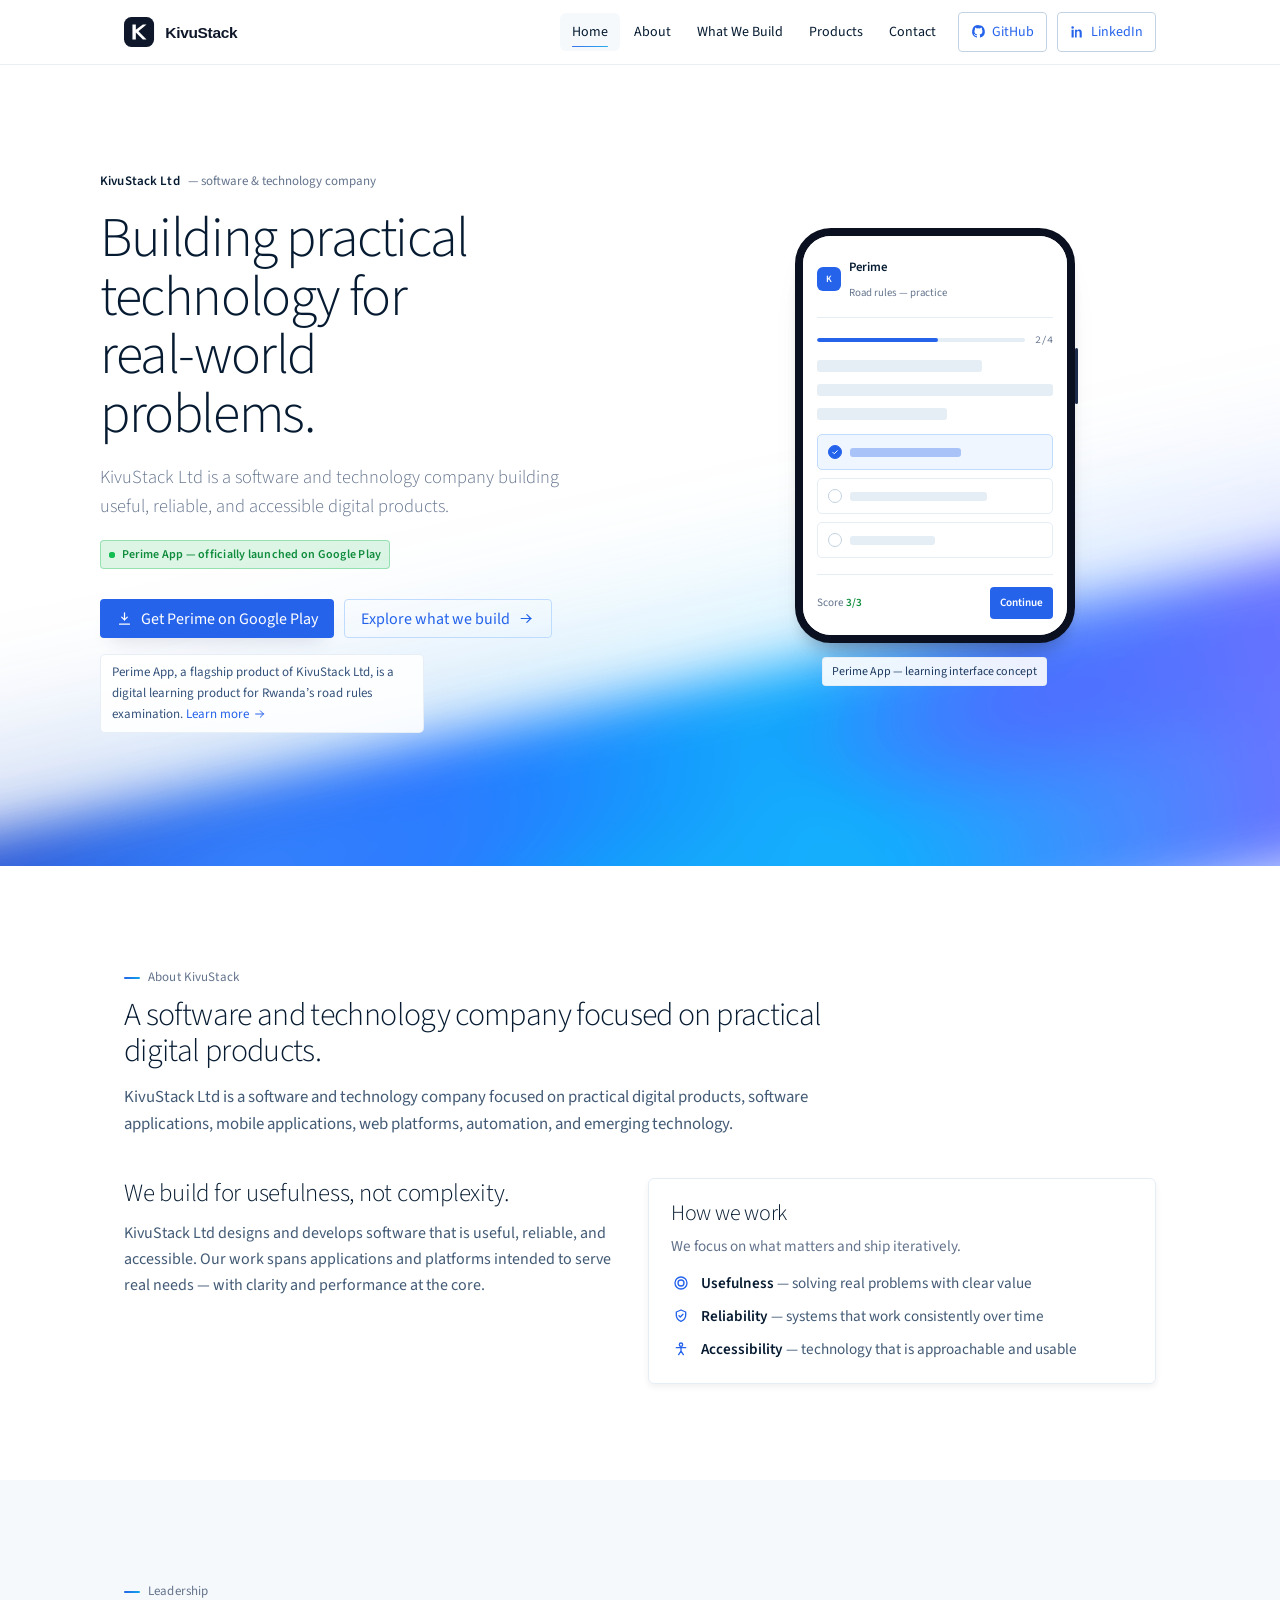
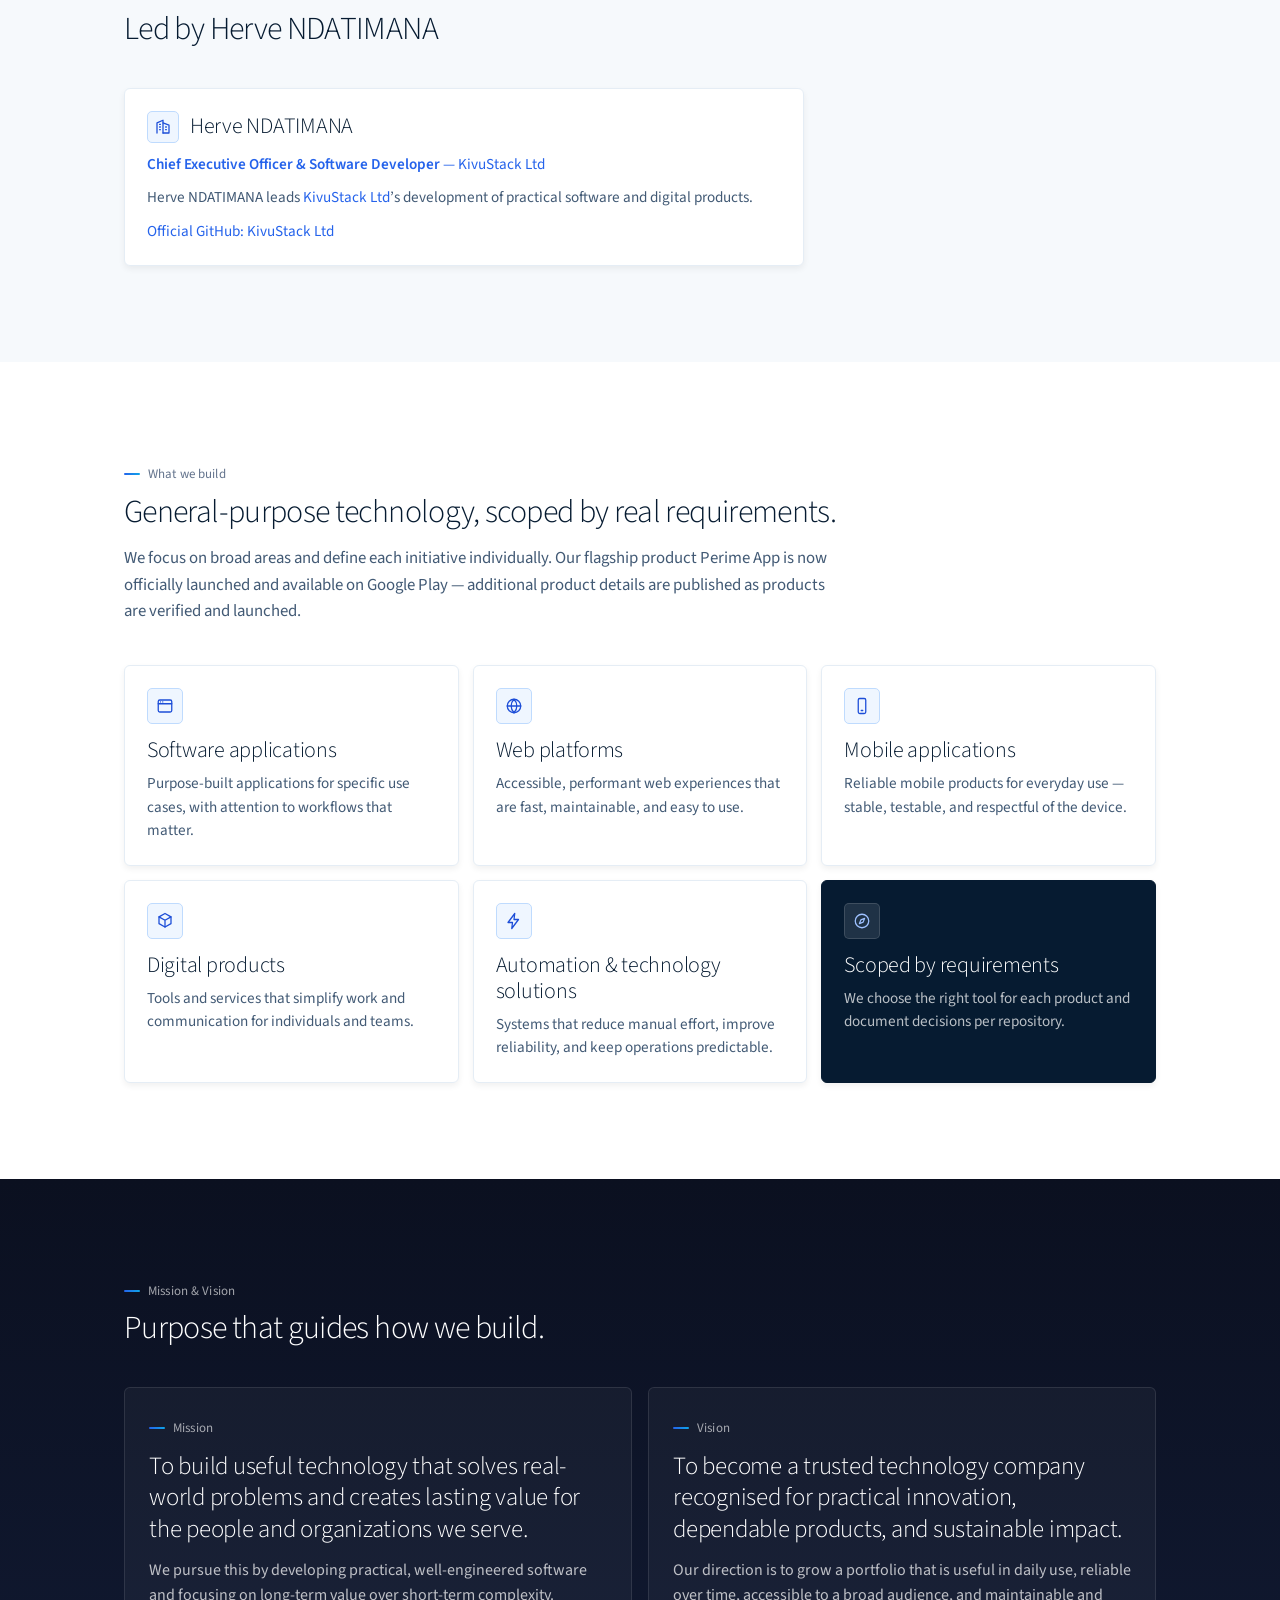
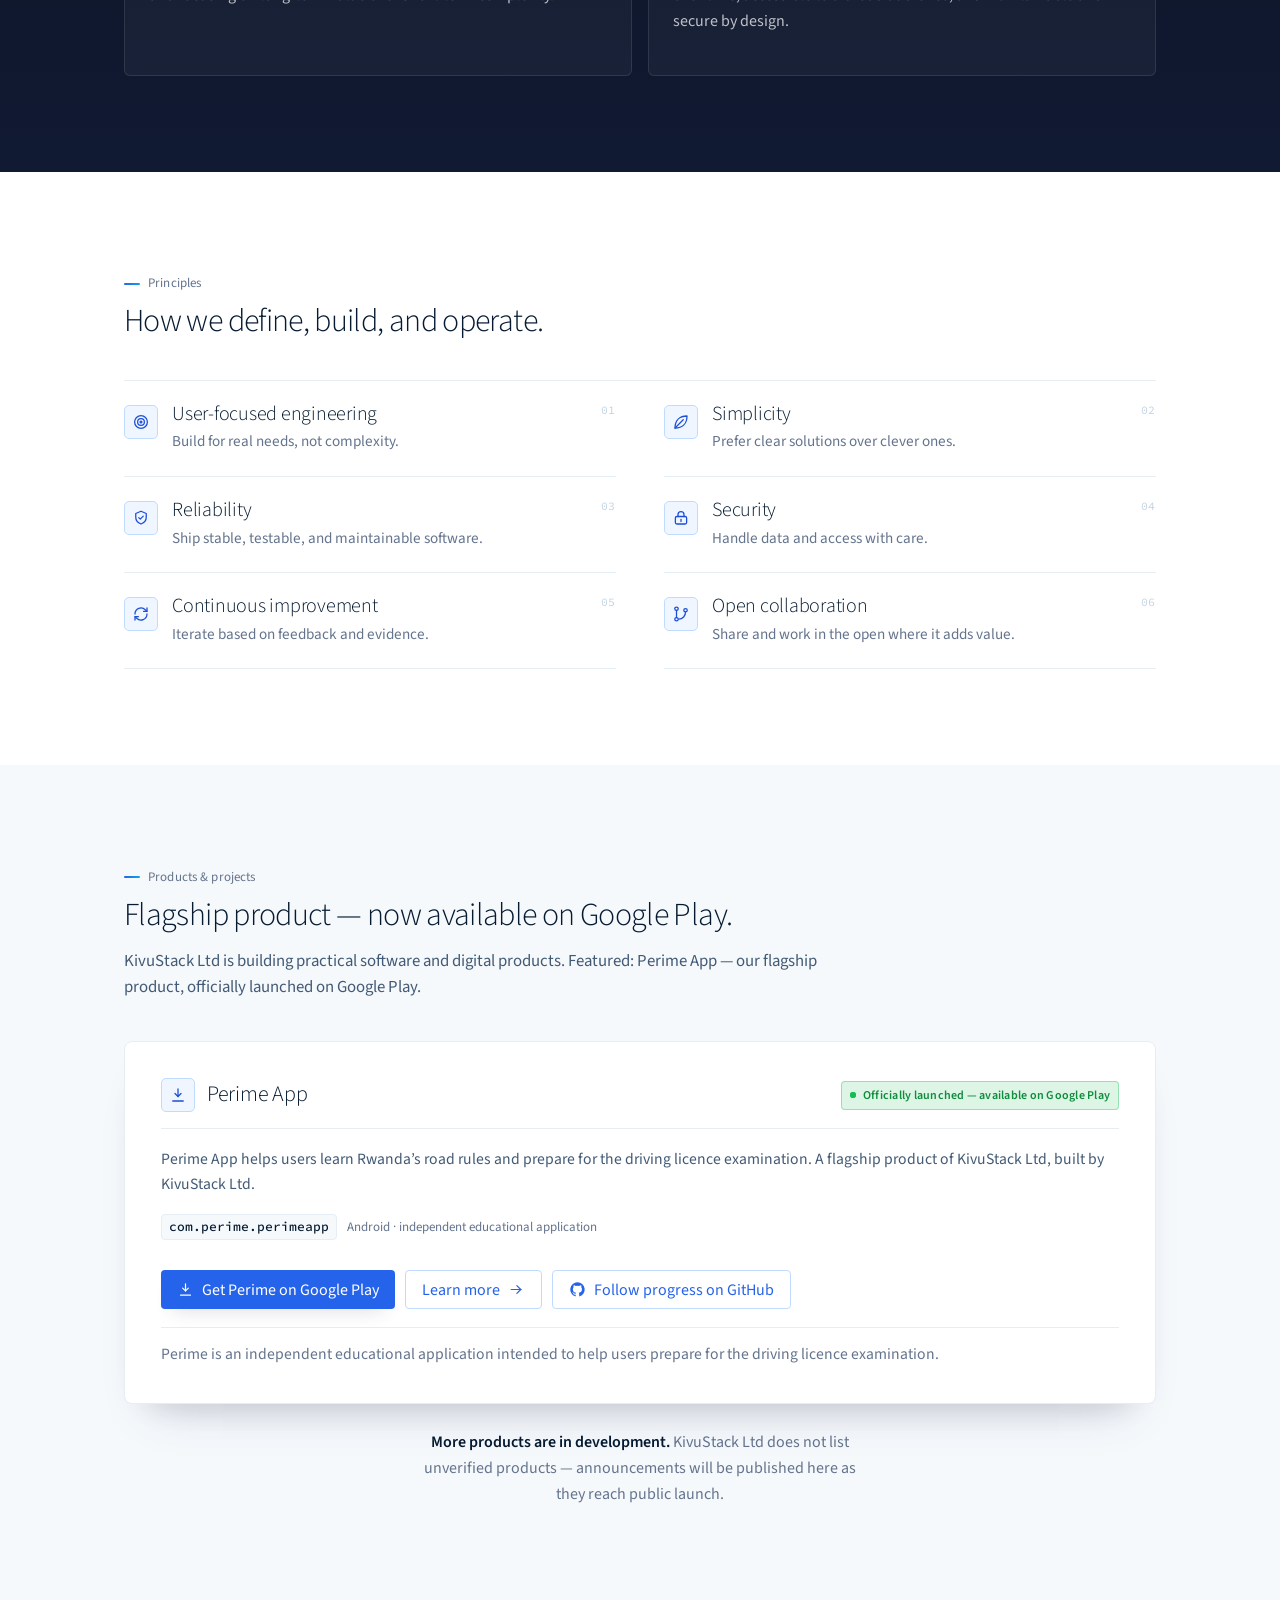
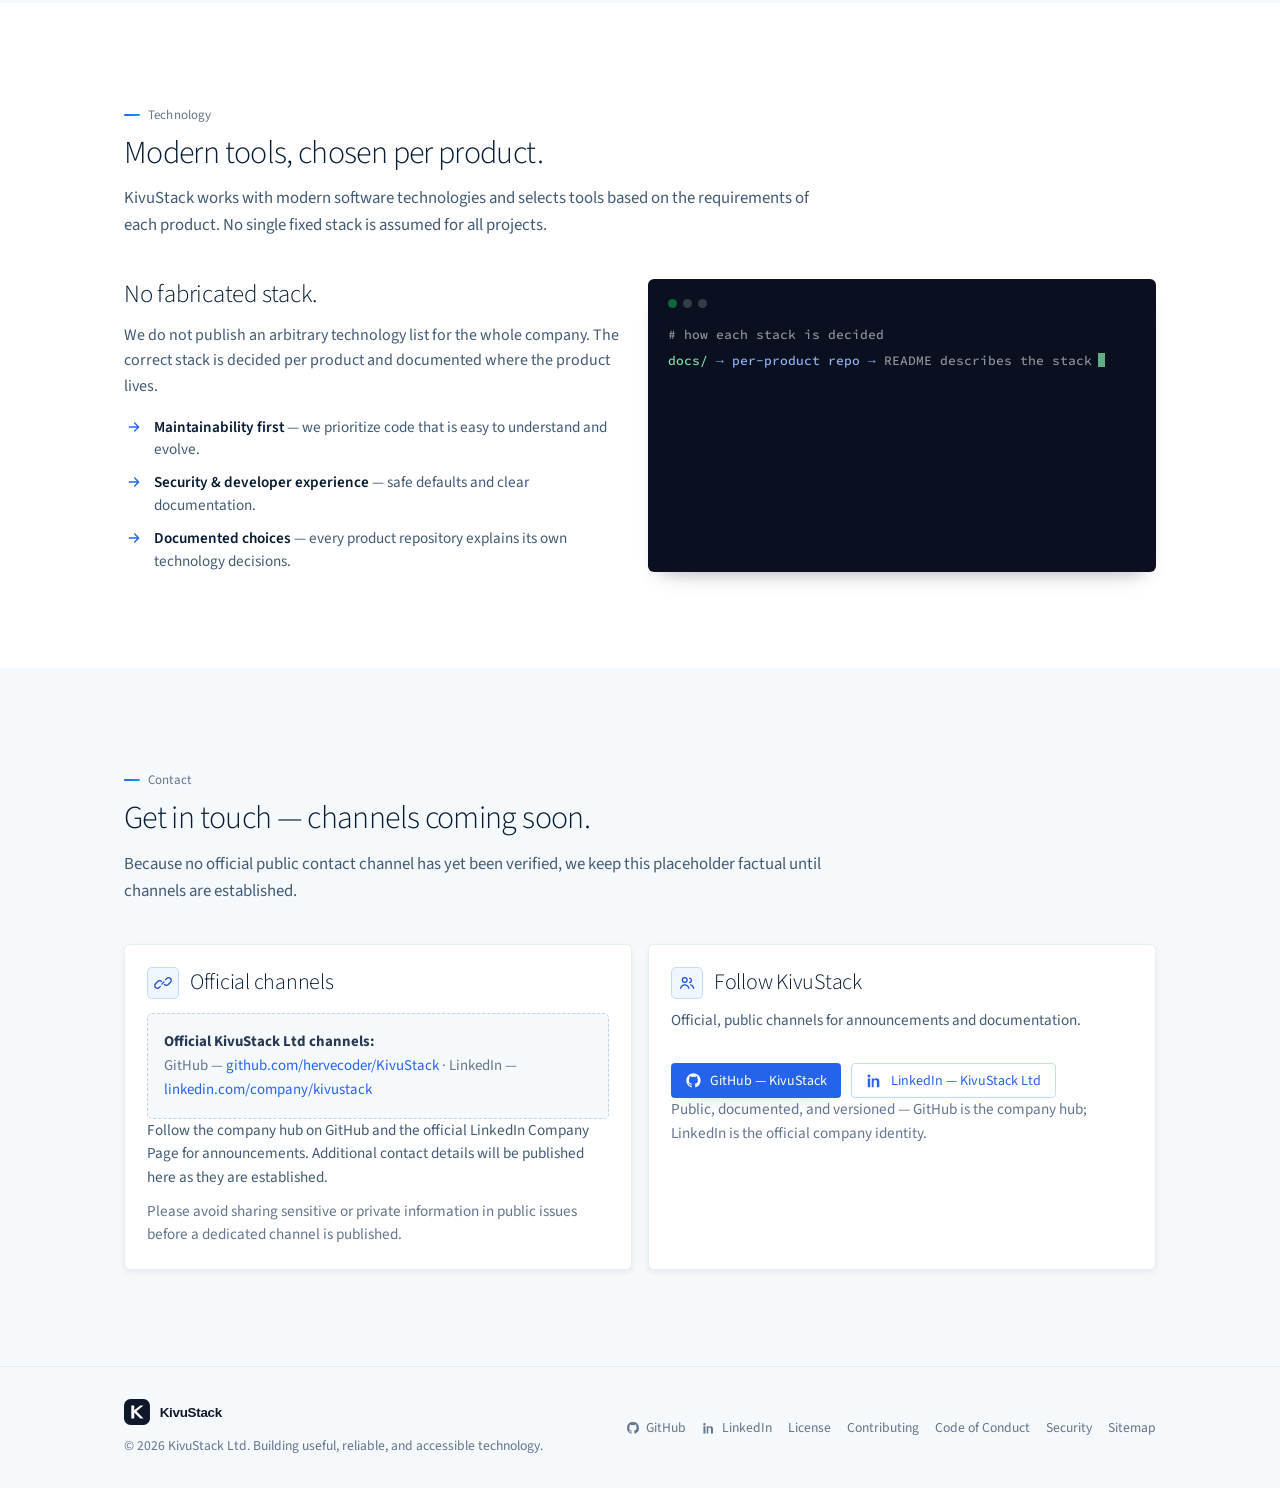
==== commit 92ef7574: "Website v2.1 - icon system, tactile motion, scroll choreography" ====
--- a/index.html
+++ b/index.html
@@ -30,6 +30,30 @@
 <body>
   <a class="skip" href="#main">Skip to content</a>
 
+  <div class="scroll-progress" aria-hidden="true"></div>
+
+  <svg class="sprite" aria-hidden="true" focusable="false" xmlns="http://www.w3.org/2000/svg">
+    <symbol id="i-arrow-right" viewBox="0 0 24 24"><path d="M4.5 12h14"/><path d="m12.5 6.5 5.5 5.5-5.5 5.5"/></symbol>
+    <symbol id="i-arrow-left" viewBox="0 0 24 24"><path d="M19.5 12h-14"/><path d="m11.5 6.5-5.5 5.5 5.5 5.5"/></symbol>
+    <symbol id="i-download" viewBox="0 0 24 24"><path d="M12 4v10"/><path d="m8 10 4 4 4-4"/><path d="M5 20h14"/></symbol>
+    <symbol id="i-external" viewBox="0 0 24 24"><path d="M14 4h6v6"/><path d="m20 4-9 9"/><path d="M19 14.5V19a1.5 1.5 0 0 1-1.5 1.5h-12A1.5 1.5 0 0 1 4 19V6.5A1.5 1.5 0 0 1 5.5 5H10"/></symbol>
+    <symbol id="i-github" viewBox="0 0 24 24"><path d="M12 1.8a10.2 10.2 0 0 0-3.2 19.9c.5.1.7-.2.7-.5v-1.9c-2.8.6-3.4-1.2-3.4-1.2-.5-1.2-1.1-1.5-1.1-1.5-.9-.6.1-.6.1-.6 1 .1 1.5 1 1.5 1 .9 1.5 2.3 1.1 2.9.8.1-.6.3-1.1.6-1.3-2.2-.3-4.6-1.1-4.6-5 0-1.1.4-2 1-2.7-.1-.3-.4-1.3.1-2.7 0 0 .8-.3 2.8 1a9.6 9.6 0 0 1 5 0c1.9-1.3 2.8-1 2.8-1 .5 1.4.2 2.4.1 2.7.6.7 1 1.6 1 2.7 0 3.9-2.4 4.7-4.6 5 .4.3.7.9.7 1.9v2.8c0 .3.2.6.7.5A10.2 10.2 0 0 0 12 1.8Z"/></symbol>
+    <symbol id="i-linkedin" viewBox="0 0 24 24"><path d="M4.2 3.4a2.1 2.1 0 1 0 0 4.2 2.1 2.1 0 0 0 0-4.2ZM2.5 9h3.4v12.4H2.5V9Zm5.6 0h3.2v1.7h.1c.4-.8 1.5-1.9 3.3-1.9 3.5 0 4.1 2.3 4.1 5.2v7.4h-3.4v-6.6c0-1.6 0-3.6-2.2-3.6-2.2 0-2.5 1.7-2.5 3.5v6.7H8.1V9Z"/></symbol>
+    <symbol id="i-check" viewBox="0 0 24 24"><path d="m5 12.5 4.5 4.5L19 7"/></symbol>
+    <symbol id="i-target" viewBox="0 0 24 24"><circle cx="12" cy="12" r="8.5"/><circle cx="12" cy="12" r="4.5"/><circle cx="12" cy="12" r="1.2"/></symbol>
+    <symbol id="i-leaf" viewBox="0 0 24 24"><path d="M20 4C10 4 4 10 4 20c10 0 16-6 16-16Z"/><path d="M4 20 15 9"/></symbol>
+    <symbol id="i-shield" viewBox="0 0 24 24"><path d="M12 3l7 3v5c0 4.5-3 7.5-7 9-4-1.5-7-4.5-7-9V6l7-3Z"/><path d="m9 11.5 2 2 4-4"/></symbol>
+    <symbol id="i-lock" viewBox="0 0 24 24"><rect x="4.5" y="10" width="15" height="10" rx="2"/><path d="M8 10V7.5a4 4 0 0 1 8 0V10"/><path d="M12 14v2.5"/></symbol>
+    <symbol id="i-refresh" viewBox="0 0 24 24"><path d="M4 12a8 8 0 0 1 13.7-5.6L20 8.5"/><path d="M20 4v4.5h-4.5"/><path d="M20 12a8 8 0 0 1-13.7 5.6L4 15.5"/><path d="M4 20v-4.5h4.5"/></symbol>
+    <symbol id="i-branch" viewBox="0 0 24 24"><circle cx="6" cy="5" r="2.3"/><circle cx="6" cy="19" r="2.3"/><circle cx="18" cy="7" r="2.3"/><path d="M6 7.3v9.4"/><path d="M18 9.3a9 9 0 0 1-9 9.4"/></symbol>
+    <symbol id="i-link" viewBox="0 0 24 24"><path d="M10.5 13.5 13.5 10.5"/><path d="M8.5 16.5 7 18a3.5 3.5 0 0 1-5-5l3-3a3.5 3.5 0 0 1 5 0"/><path d="M15.5 7.5 17 6a3.5 3.5 0 0 1 5 5l-3 3a3.5 3.5 0 0 1-5 0"/></symbol>
+    <symbol id="i-users" viewBox="0 0 24 24"><circle cx="9" cy="8" r="3.2"/><path d="M3.5 19c.9-3.2 2.9-4.6 5.5-4.6s4.6 1.4 5.5 4.6"/><path d="M15.5 5.4a3.2 3.2 0 0 1 0 6.2"/><path d="M17 14.6c2 .4 3.3 1.8 4 4.4"/></symbol>
+    <symbol id="i-building" viewBox="0 0 24 24"><path d="M4 20V6.5L12 3v17"/><path d="M12 20h8V9.5L12 6.5"/><path d="M7.5 8.5h1M7.5 12h1M7.5 15.5h1M15.5 12h1M15.5 15.5h1"/></symbol>
+    <symbol id="i-home" viewBox="0 0 24 24"><path d="M4 10.5 12 4l8 6.5"/><path d="M6 9.5V20h12V9.5"/></symbol>
+    <symbol id="i-terminal" viewBox="0 0 24 24"><path d="m5 7 5 5-5 5"/><path d="M13 17h6"/></symbol>
+    <symbol id="i-compass" viewBox="0 0 24 24"><circle cx="12" cy="12" r="9"/><path d="m15.5 8.5-2 5-5 2 2-5 5-2Z"/></symbol>
+  </svg>
+
   <header class="site-header" role="banner">
     <div class="container nav-wrap">
       <a class="brand" href="#home" aria-label="KivuStack Ltd — home">
@@ -47,8 +71,8 @@
           <li><a href="#what-we-build">What We Build</a></li>
           <li><a href="#projects">Products</a></li>
           <li><a href="#contact">Contact</a></li>
-          <li><a class="nav-cta" href="https://github.com/hervecoder/KivuStack" target="_blank" rel="noopener noreferrer">GitHub</a></li>
-          <li><a class="nav-cta" href="https://www.linkedin.com/company/kivustack" target="_blank" rel="noopener noreferrer" aria-label="KivuStack Ltd on LinkedIn">LinkedIn</a></li>
+          <li><a class="nav-cta" href="https://github.com/hervecoder/KivuStack" target="_blank" rel="noopener noreferrer"><svg class="ico ico--brand" aria-hidden="true"><use href="#i-github"/></svg>GitHub</a></li>
+          <li><a class="nav-cta" href="https://www.linkedin.com/company/kivustack" target="_blank" rel="noopener noreferrer" aria-label="KivuStack Ltd on LinkedIn"><svg class="ico ico--brand" aria-hidden="true"><use href="#i-linkedin"/></svg>LinkedIn</a></li>
         </ul>
       </nav>
     </div>
@@ -66,10 +90,10 @@
             <p class="hero-sub">KivuStack Ltd is a software and technology company building useful, reliable, and accessible digital products.</p>
             <p class="mt-18"><span class="badge-success"><span class="dot" aria-hidden="true"></span> Perime App — officially launched on Google Play</span></p>
             <div class="cta-row">
-              <a class="btn" href="https://play.google.com/store/apps/details?id=com.perime.perimeapp&pcampaignid=web_share" target="_blank" rel="noopener noreferrer">Get Perime on Google Play</a>
-              <a class="btn btn-ghost" href="#what-we-build">Explore what we build</a>
+              <a class="btn" href="https://play.google.com/store/apps/details?id=com.perime.perimeapp&pcampaignid=web_share" target="_blank" rel="noopener noreferrer"><svg class="ico" aria-hidden="true"><use href="#i-download"/></svg>Get Perime on Google Play</a>
+              <a class="btn btn-ghost" href="#what-we-build">Explore what we build<svg class="ico ico-arrow" aria-hidden="true"><use href="#i-arrow-right"/></svg></a>
             </div>
-            <p class="hero-note">Perime App, a flagship product of KivuStack Ltd, is a digital learning product for Rwanda’s road rules examination. <a href="products/perime/">Learn more</a></p>
+            <p class="hero-note">Perime App, a flagship product of KivuStack Ltd, is a digital learning product for Rwanda’s road rules examination. <a class="inline-arrow" href="products/perime/">Learn more<svg class="ico ico--sm" aria-hidden="true"><use href="#i-arrow-right"/></svg></a></p>
           </div>
 
           <figure class="hero-visual reveal" aria-label="Perime App learning interface concept">
@@ -141,7 +165,7 @@
           <h2 id="leadership-title">Led by Herve NDATIMANA</h2>
         </div>
         <div class="card card-hover reveal" style="max-width:680px">
-          <h3>Herve NDATIMANA</h3>
+          <div class="card-head"><span class="icon-chip" aria-hidden="true"><svg class="ico" aria-hidden="true"><use href="#i-building"/></svg></span><h3>Herve NDATIMANA</h3></div>
           <p class="mt-8" style="color:var(--accent)"><strong style="font-weight:600">Chief Executive Officer & Software Developer</strong> — KivuStack Ltd</p>
           <p>Herve NDATIMANA leads <a href="https://kivustack.pages.dev/">KivuStack Ltd</a>’s development of practical software and digital products.</p>
           <p class="small mt-8"><a href="https://github.com/hervecoder/KivuStack" target="_blank" rel="noopener noreferrer">Official GitHub: KivuStack Ltd</a></p>
@@ -226,21 +250,27 @@
 
         <div class="principles reveal">
           <div class="principle">
+            <span class="icon-chip" aria-hidden="true"><svg class="ico" aria-hidden="true"><use href="#i-target"/></svg></span>
             <h3>User-focused engineering</h3><p>Build for real needs, not complexity.</p>
           </div>
           <div class="principle">
+            <span class="icon-chip" aria-hidden="true"><svg class="ico" aria-hidden="true"><use href="#i-leaf"/></svg></span>
             <h3>Simplicity</h3><p>Prefer clear solutions over clever ones.</p>
           </div>
           <div class="principle">
+            <span class="icon-chip" aria-hidden="true"><svg class="ico" aria-hidden="true"><use href="#i-shield"/></svg></span>
             <h3>Reliability</h3><p>Ship stable, testable, and maintainable software.</p>
           </div>
           <div class="principle">
+            <span class="icon-chip" aria-hidden="true"><svg class="ico" aria-hidden="true"><use href="#i-lock"/></svg></span>
             <h3>Security</h3><p>Handle data and access with care.</p>
           </div>
           <div class="principle">
+            <span class="icon-chip" aria-hidden="true"><svg class="ico" aria-hidden="true"><use href="#i-refresh"/></svg></span>
             <h3>Continuous improvement</h3><p>Iterate based on feedback and evidence.</p>
           </div>
           <div class="principle">
+            <span class="icon-chip" aria-hidden="true"><svg class="ico" aria-hidden="true"><use href="#i-branch"/></svg></span>
             <h3>Open collaboration</h3><p>Share and work in the open where it adds value.</p>
           </div>
         </div>
@@ -258,7 +288,7 @@
 
         <div class="featured reveal">
           <div class="featured-head">
-            <h3>Perime App</h3>
+            <div class="featured-title"><span class="icon-chip" aria-hidden="true"><svg class="ico" aria-hidden="true"><use href="#i-download"/></svg></span><h3>Perime App</h3></div>
             <span class="badge-success"><span class="dot" aria-hidden="true"></span> Officially launched — available on Google Play</span>
           </div>
           <p>Perime App helps users learn Rwanda’s road rules and prepare for the driving licence examination. A flagship product of KivuStack Ltd, built by KivuStack Ltd.</p>
@@ -267,9 +297,9 @@
             <span class="mono-note">Android · independent educational application</span>
           </div>
           <div class="cta-row">
-            <a class="btn" href="https://play.google.com/store/apps/details?id=com.perime.perimeapp&pcampaignid=web_share" target="_blank" rel="noopener noreferrer">Get Perime on Google Play</a>
-            <a class="btn btn-ghost" href="products/perime/">Learn more</a>
-            <a class="btn btn-ghost" href="https://github.com/hervecoder/KivuStack" target="_blank" rel="noopener noreferrer">Follow progress on GitHub</a>
+            <a class="btn" href="https://play.google.com/store/apps/details?id=com.perime.perimeapp&pcampaignid=web_share" target="_blank" rel="noopener noreferrer"><svg class="ico" aria-hidden="true"><use href="#i-download"/></svg>Get Perime on Google Play</a>
+            <a class="btn btn-ghost" href="products/perime/">Learn more<svg class="ico ico-arrow" aria-hidden="true"><use href="#i-arrow-right"/></svg></a>
+            <a class="btn btn-ghost" href="https://github.com/hervecoder/KivuStack" target="_blank" rel="noopener noreferrer"><svg class="ico ico--brand" aria-hidden="true"><use href="#i-github"/></svg>Follow progress on GitHub</a>
           </div>
           <p class="small muted mt-18" style="border-top:1px solid var(--line); padding-top:14px; margin-bottom:0">Perime is an independent educational application intended to help users prepare for the driving licence examination.</p>
         </div>
@@ -316,8 +346,8 @@
         </div>
 
         <div class="split reveal">
-          <div class="card">
-            <h3>Official channels</h3>
+          <div class="card card-hover">
+            <div class="card-head"><span class="icon-chip" aria-hidden="true"><svg class="ico" aria-hidden="true"><use href="#i-link"/></svg></span><h3>Official channels</h3></div>
             <div class="contact-note" role="note">
               <strong>Official KivuStack Ltd channels:</strong><br>
               GitHub — <a href="https://github.com/hervecoder/KivuStack" target="_blank" rel="noopener noreferrer">github.com/hervecoder/KivuStack</a> · LinkedIn — <a href="https://www.linkedin.com/company/kivustack" target="_blank" rel="noopener noreferrer">linkedin.com/company/kivustack</a>
@@ -326,12 +356,12 @@
             <p class="small muted">Please avoid sharing sensitive or private information in public issues before a dedicated channel is published.</p>
           </div>
 
-          <div class="card">
-            <h3>Follow KivuStack</h3>
+          <div class="card card-hover">
+            <div class="card-head"><span class="icon-chip" aria-hidden="true"><svg class="ico" aria-hidden="true"><use href="#i-users"/></svg></span><h3>Follow KivuStack</h3></div>
             <p>Official, public channels for announcements and documentation.</p>
             <div class="cta-row">
-              <a class="btn btn-sm" href="https://github.com/hervecoder/KivuStack" target="_blank" rel="noopener noreferrer">GitHub — KivuStack</a>
-              <a class="btn btn-ghost btn-sm" href="https://www.linkedin.com/company/kivustack" target="_blank" rel="noopener noreferrer">LinkedIn — KivuStack Ltd</a>
+              <a class="btn btn-sm" href="https://github.com/hervecoder/KivuStack" target="_blank" rel="noopener noreferrer"><svg class="ico ico--brand" aria-hidden="true"><use href="#i-github"/></svg>GitHub — KivuStack</a>
+              <a class="btn btn-ghost btn-sm" href="https://www.linkedin.com/company/kivustack" target="_blank" rel="noopener noreferrer"><svg class="ico ico--brand" aria-hidden="true"><use href="#i-linkedin"/></svg>LinkedIn — KivuStack Ltd</a>
             </div>
             <p class="small muted">Public, documented, and versioned — GitHub is the company hub; LinkedIn is the official company identity.</p>
           </div>
@@ -347,8 +377,8 @@
         <div class="footer-meta">© 2026 KivuStack Ltd. Building useful, reliable, and accessible technology.</div>
       </div>
       <nav class="footer-links" aria-label="Footer">
-        <a href="https://github.com/hervecoder/KivuStack" target="_blank" rel="noopener noreferrer">GitHub</a>
-        <a href="https://www.linkedin.com/company/kivustack" target="_blank" rel="noopener noreferrer">LinkedIn</a>
+        <a href="https://github.com/hervecoder/KivuStack" target="_blank" rel="noopener noreferrer"><svg class="ico ico--brand" aria-hidden="true"><use href="#i-github"/></svg>GitHub</a>
+        <a href="https://www.linkedin.com/company/kivustack" target="_blank" rel="noopener noreferrer"><svg class="ico ico--brand" aria-hidden="true"><use href="#i-linkedin"/></svg>LinkedIn</a>
         <a href="https://github.com/hervecoder/KivuStack/blob/main/LICENSE" target="_blank" rel="noopener noreferrer">License</a>
         <a href="https://github.com/hervecoder/KivuStack/blob/main/CONTRIBUTING.md" target="_blank" rel="noopener noreferrer">Contributing</a>
         <a href="https://github.com/hervecoder/KivuStack/blob/main/CODE_OF_CONDUCT.md" target="_blank" rel="noopener noreferrer">Code of Conduct</a>
--- a/assets/css/style.css
+++ b/assets/css/style.css
@@ -50,6 +50,12 @@
   --r-4:4px; --r-5:5px; --r-6:6px; --r-8:8px;
   --header-h:64px;
   --max:1080px;
+
+  /* motion — one shared language, no scattered magic values */
+  --ease-out:cubic-bezier(.22,.61,.36,1);
+  --ease-glide:cubic-bezier(.16,1,.3,1);
+  --ease-spring:cubic-bezier(.34,1.56,.64,1);
+  --dur-fast:140ms; --dur:240ms; --dur-slow:700ms;
 }
 
 /* ---------- Base ---------- */
@@ -72,6 +78,8 @@
 img{max-width:100%; display:block}
 a{color:var(--accent); text-decoration:none}
 a:hover{text-decoration:underline}
+a,button{touch-action:manipulation; -webkit-tap-highlight-color:transparent}
+::selection{background:rgba(37,99,235,.16); color:var(--heading)}
 :focus-visible{outline:2px solid var(--accent); outline-offset:2px; border-radius:var(--r-4)}
 p{margin:0 0 1em}
 
@@ -82,9 +90,16 @@
 
 /* small, quiet label — used sparingly, sentence case */
 .label{
-  display:block; font-size:.8125rem; font-weight:400; color:var(--muted);
+  display:inline-flex; align-items:center; gap:8px;
+  font-size:.8125rem; font-weight:400; color:var(--muted);
   letter-spacing:.01em; margin-bottom:10px;
 }
+.label::before{
+  content:""; flex:0 0 auto; width:16px; height:2px; border-radius:2px;
+  background:linear-gradient(90deg,var(--accent),var(--sky));
+  transition:width .6s var(--ease-glide);
+}
+.js .reveal:not(.is-visible) .label::before{width:0}
 .on-dark .label{color:rgba(255,255,255,.62)}
 
 .lead{font-size:1.15rem; font-weight:300; color:var(--muted); line-height:1.5}
@@ -130,6 +145,11 @@
   -webkit-backdrop-filter:blur(12px) saturate(160%);
   backdrop-filter:blur(12px) saturate(160%);
   box-shadow:rgba(0,55,112,.08) 0 1px 0;
+  transition:box-shadow .35s var(--ease-out), background .35s var(--ease-out);
+}
+.site-header.is-scrolled{
+  background:rgba(255,255,255,.92);
+  box-shadow:rgba(0,55,112,.1) 0 1px 0, rgba(50,50,93,.1) 0 14px 30px -22px;
 }
 .nav-wrap{display:flex; align-items:center; justify-content:space-between; height:var(--header-h); gap:16px}
 .brand{display:inline-flex; align-items:center; line-height:0; border-radius:var(--r-6)}
@@ -138,12 +158,24 @@
 
 .nav-primary ul{list-style:none; margin:0; padding:0; display:flex; align-items:center; gap:2px}
 .nav-primary a{
-  display:inline-flex; align-items:center; padding:8px 12px; border-radius:var(--r-6);
+  position:relative; display:inline-flex; align-items:center; gap:6px; padding:8px 12px; border-radius:var(--r-6);
   color:var(--heading); font-size:.875rem; font-weight:400; text-decoration:none;
-  transition:background .15s ease;
+  transition:background var(--dur) var(--ease-out), transform var(--dur-fast) var(--ease-spring);
 }
 .nav-primary a:hover{background:var(--bg-soft); text-decoration:none}
 .nav-primary a.is-active{background:var(--bg-soft)}
+.nav-primary a:active{transform:scale(.97)}
+@media(min-width:861px){
+  .nav-primary a::after{
+    content:""; position:absolute; left:12px; right:12px; bottom:4px; height:1.5px; border-radius:2px;
+    background:linear-gradient(90deg,var(--accent),var(--sky));
+    transform:scaleX(0); transform-origin:0 50%; opacity:.9;
+    transition:transform .3s var(--ease-glide);
+  }
+  .nav-primary a:hover::after,.nav-primary a.is-active::after{transform:scaleX(1)}
+  .nav-primary a.nav-cta::after{display:none}
+}
+.nav-cta .ico{width:15px; height:15px}
 .nav-cta{
   margin-left:8px; padding:8px 16px; border-radius:var(--r-4) !important;
   color:var(--accent) !important; border:1px solid var(--line-strong);
@@ -154,8 +186,10 @@
   display:none; appearance:none; border:1px solid var(--line); background:#fff;
   width:40px; height:40px; border-radius:var(--r-6);
   align-items:center; justify-content:center; cursor:pointer; color:var(--heading);
+  transition:background var(--dur) var(--ease-out), transform var(--dur-fast) var(--ease-spring);
 }
 .nav-toggle:hover{background:var(--bg-soft)}
+.nav-toggle:active{transform:scale(.94)}
 .nav-toggle-lines{width:16px; height:12px; position:relative; display:block}
 .nav-toggle-lines i,.nav-toggle-lines i::before,.nav-toggle-lines i::after{
   content:""; position:absolute; left:0; width:100%; height:2px; background:var(--heading);
@@ -173,9 +207,12 @@
   .nav-primary{
     position:fixed; inset:calc(var(--header-h)) 0 auto 0;
     background:#fff; border-top:1px solid var(--line); border-bottom:1px solid var(--line);
-    box-shadow:var(--shadow-2); padding:10px 16px 16px; display:none;
+    box-shadow:var(--shadow-2); padding:10px 16px 16px;
+    display:block; opacity:0; visibility:hidden; pointer-events:none;
+    transform:translateY(-8px);
+    transition:opacity .22s var(--ease-out), transform .32s var(--ease-glide), visibility .32s;
   }
-  .nav-primary.is-open{display:block}
+  .nav-primary.is-open{opacity:1; visibility:visible; pointer-events:auto; transform:none}
   .nav-primary ul{flex-direction:column; align-items:stretch; gap:2px}
   .nav-primary a{padding:12px 14px; font-size:1rem}
   .nav-primary a.nav-cta{margin:10px 0 0; justify-content:center}
@@ -185,23 +222,42 @@
 
 /* ---------- Buttons (conservative radius, Stripe grid) ---------- */
 .btn{
-  appearance:none; display:inline-flex; align-items:center; justify-content:center; gap:8px;
+  appearance:none; position:relative; overflow:hidden; isolation:isolate;
+  display:inline-flex; align-items:center; justify-content:center; gap:8px;
   border:0; border-radius:var(--r-4); cursor:pointer;
   background:var(--accent); color:#fff; text-decoration:none;
   font-size:1rem; font-weight:400; line-height:1; padding:10px 16px;
-  transition:background .15s ease, box-shadow .15s ease, transform .15s ease;
+  transition:background var(--dur) var(--ease-out), box-shadow .3s var(--ease-out), transform .18s var(--ease-spring);
   box-shadow:rgba(50,50,93,.2) 0 12px 20px -12px;
 }
 .btn:hover{background:var(--accent-hover); text-decoration:none}
-.btn:active{transform:translateY(1px)}
+.btn:active{transform:scale(.965); box-shadow:rgba(50,50,93,.16) 0 6px 14px -10px}
+.btn::after{ /* light sweep */
+  content:""; position:absolute; top:-60%; bottom:-60%; left:0; width:34%;
+  background:linear-gradient(90deg,transparent,rgba(255,255,255,.35),transparent);
+  transform:translateX(-260%) rotate(14deg); pointer-events:none;
+  transition:transform .7s var(--ease-glide);
+}
+.btn:hover::after{transform:translateX(520%) rotate(14deg)}
+.btn .ico{width:17px; height:17px}
+.btn .ico-arrow{transition:transform .28s var(--ease-spring)}
+.btn:hover .ico-arrow{transform:translateX(3px)}
 .btn-sm{padding:8px 14px; font-size:.875rem}
 .btn-ghost{
   background:transparent; color:var(--accent);
   border:1px solid var(--accent-border); box-shadow:none;
 }
 .btn-ghost:hover{background:rgba(37,99,235,.05)}
+.btn-ghost::after{background:linear-gradient(90deg,transparent,rgba(37,99,235,.1),transparent)}
 .btn-white{background:#fff; color:var(--heading); box-shadow:var(--shadow-3)}
 .btn-white:hover{background:#f0f5fb}
+.btn .ripple{
+  position:absolute; border-radius:50%; background:rgba(255,255,255,.38);
+  transform:scale(0); animation:ripple .65s var(--ease-out) forwards;
+  pointer-events:none;
+}
+.btn-ghost .ripple{background:rgba(37,99,235,.14)}
+@keyframes ripple{to{transform:scale(1); opacity:0}}
 
 /* ---------- Success badge ---------- */
 .badge-success{
@@ -211,7 +267,12 @@
   font-size:.75rem; font-weight:600; letter-spacing:.02em;
   padding:4px 8px;
 }
-.badge-success .dot{width:6px; height:6px; border-radius:50%; background:var(--ok-dot)}
+.badge-success .dot{position:relative; width:6px; height:6px; border-radius:50%; background:var(--ok-dot); flex:0 0 auto}
+.badge-success .dot::after{
+  content:""; position:absolute; inset:0; border-radius:50%; background:var(--ok-dot);
+  animation:dot-pulse 2.8s var(--ease-out) infinite;
+}
+@keyframes dot-pulse{0%{transform:scale(1); opacity:.5}70%,100%{transform:scale(2.8); opacity:0}}
 
 /* ---------- Code chips ---------- */
 .code{
@@ -226,19 +287,28 @@
 .card{
   background:#fff; border:1px solid var(--line); border-radius:var(--r-6);
   padding:22px; box-shadow:var(--shadow-1);
-  transition:box-shadow .15s ease, transform .15s ease;
-}
-.card-hover:hover{box-shadow:var(--shadow-2); transform:translateY(-2px); border-color:var(--line-strong)}
+  transition:box-shadow .35s var(--ease-out), border-color .35s var(--ease-out), transform .35s var(--ease-out);
+}
+.card-hover{position:relative}
+.card-hover::before{ /* pointer spotlight — no layout shift, no lift */
+  content:""; position:absolute; inset:0; border-radius:inherit; pointer-events:none;
+  background:radial-gradient(260px circle at var(--mx,50%) var(--my,0%), rgba(37,99,235,.08), transparent 68%);
+  opacity:0; transition:opacity .35s var(--ease-out);
+}
+.card-hover:hover{box-shadow:var(--shadow-2); transform:none; border-color:var(--line-strong)}
+.card-hover:hover::before{opacity:1}
 .card h3{margin-bottom:8px}
 .card p{margin:0; font-size:.95rem; line-height:1.55}
 .card p + p{margin-top:10px}
 
 .icon-chip{
   width:36px; height:36px; display:inline-flex; align-items:center; justify-content:center;
-  background:var(--bg-soft); border:1px solid var(--line); border-radius:var(--r-5);
-  color:var(--accent); margin-bottom:14px;
-}
-.icon-chip svg{width:18px; height:18px; stroke:currentColor; fill:none; stroke-width:1.5; stroke-linecap:round; stroke-linejoin:round}
+  background:var(--accent-soft); border:1px solid var(--accent-border); border-radius:var(--r-5);
+  color:var(--accent-hover); margin-bottom:14px;
+  transition:transform .45s var(--ease-spring), background .3s var(--ease-out), border-color .3s var(--ease-out), color .3s var(--ease-out);
+}
+.card-hover:hover .icon-chip{transform:scale(1.07) rotate(-3deg); background:#e3efff; border-color:#93c5fd; color:var(--accent-hover)}
+.icon-chip svg{width:18px; height:18px; stroke:currentColor; fill:none; stroke-width:1.7; stroke-linecap:round; stroke-linejoin:round}
 
 /* compact list rows */
 .rows{list-style:none; margin:14px 0 0; padding:0; display:grid; gap:10px}
@@ -259,6 +329,12 @@
 
 /* ---------- Hero ---------- */
 .hero{position:relative; overflow:hidden; background:#fff}
+.hero::after{ /* ambient pointer light — desktop only, pure paint */
+  content:""; position:absolute; inset:0; z-index:0; pointer-events:none;
+  background:radial-gradient(560px circle at var(--hx,72%) var(--hy,18%), rgba(37,99,235,.06), transparent 62%);
+  opacity:0; transition:opacity .5s var(--ease-out);
+}
+@media(hover:hover) and (pointer:fine){ .hero:hover::after{opacity:1} }
 .hero-inner{position:relative; padding:72px 0 88px}
 @media(min-width:900px){.hero-inner{padding:104px 0 120px}}
 
@@ -277,6 +353,16 @@
   opacity:.92;
   animation:ribbon-drift 22s ease-in-out infinite alternate;
 }
+.hero-ribbon::before{ /* slow light sweep across the band */
+  content:""; position:absolute; inset:0; border-radius:inherit; pointer-events:none;
+  background:linear-gradient(105deg, transparent 34%, rgba(255,255,255,.3) 48%, transparent 62%);
+  transform:translateX(-60%);
+  animation:ribbon-sheen 13s ease-in-out infinite;
+}
+@keyframes ribbon-sheen{
+  0%,55%{transform:translateX(-60%)}
+  85%,100%{transform:translateX(60%)}
+}
 .hero-ribbon::after{
   content:""; position:absolute; inset:-70px -50px; border-radius:90px; z-index:-1;
   background:linear-gradient(92deg, rgba(30,64,175,.5), rgba(14,165,233,.4) 55%, rgba(99,102,241,.5));
@@ -299,7 +385,12 @@
 .hero h1{max-width:14ch}
 .hero-sub{font-size:1.15rem; font-weight:300; color:var(--muted); max-width:52ch; margin-top:18px}
 .cta-row{display:flex; flex-wrap:wrap; gap:10px; margin-top:30px}
-.hero-note{font-size:.8125rem; color:var(--muted); margin-top:16px}
+.hero-note{
+  display:inline-block; max-width:54ch;
+  font-size:.8125rem; color:#34527b; margin-top:16px;
+  background:rgba(255,255,255,.9); border:1px solid rgba(229,237,245,.9);
+  border-radius:var(--r-5); padding:7px 11px;
+}
 
 /* product visual — a quiet, hand-built learning-interface concept */
 .hero-visual{position:relative; z-index:1; justify-self:center}
@@ -307,6 +398,11 @@
   width:min(280px,72vw); border:8px solid var(--navy); border-radius:36px;
   background:#fff; box-shadow:var(--shadow-4), var(--shadow-3);
   position:relative;
+  animation:phone-float 7s ease-in-out infinite;
+}
+@keyframes phone-float{
+  0%,100%{transform:translateY(0) rotate(-.5deg)}
+  50%{transform:translateY(-9px) rotate(.4deg)}
 }
 .phone::after{ /* side button detail */
   content:""; position:absolute; right:-11px; top:112px; width:3px; height:56px;
@@ -322,7 +418,8 @@
 .phone-sub{font-size:.68rem; color:var(--muted)}
 .phone-progress{display:flex; align-items:center; gap:10px; margin:14px 0 6px}
 .phone-bar{flex:1; height:4px; background:var(--line); border-radius:2px; overflow:hidden}
-.phone-bar b{display:block; height:100%; width:58%; background:var(--accent); border-radius:2px}
+.phone-bar b{display:block; height:100%; width:58%; background:var(--accent); border-radius:2px; transform-origin:0 50%; animation:bar-fill 1.5s .45s var(--ease-glide) both}
+@keyframes bar-fill{from{transform:scaleX(0)}to{transform:scaleX(1)}}
 .phone-step{font-size:.64rem; color:var(--muted); font-family:"Source Code Pro",monospace}
 .phone-q{height:12px; border-radius:3px; background:var(--line); margin:12px 0 4px}
 .phone-q.w70{width:70%}
@@ -336,11 +433,27 @@
 .phone-opt .bar{height:9px; border-radius:3px; background:var(--line); flex:0 0 auto}
 .phone-opt.sel .bar{background:rgba(37,99,235,.35)}
 .phone-opt .c{width:14px; height:14px; border-radius:50%; border:1.5px solid var(--line-strong); flex:0 0 auto}
-.phone-opt.sel .c{border-color:var(--accent); background:var(--accent) url('data:image/svg+xml;utf8,<svg xmlns="http://www.w3.org/2000/svg" viewBox="0 0 16 16"><path d="M3.5 8.5l3 3 6-6" fill="none" stroke="white" stroke-width="2" stroke-linecap="round" stroke-linejoin="round"/></svg>') center/8px no-repeat}
+.phone-opt.sel .c{border-color:var(--accent); background:var(--accent) url('data:image/svg+xml;utf8,<svg xmlns="http://www.w3.org/2000/svg" viewBox="0 0 16 16"><path d="M3.5 8.5l3 3 6-6" fill="none" stroke="white" stroke-width="2" stroke-linecap="round" stroke-linejoin="round"/></svg>') center/8px no-repeat; animation:check-pop .55s 1.15s var(--ease-spring) both}
+@keyframes check-pop{from{transform:scale(.2); opacity:.3}to{transform:none; opacity:1}}
 .phone-foot{display:flex; align-items:center; justify-content:space-between; margin-top:16px; padding-top:12px; border-top:1px solid var(--line)}
 .phone-score{font-size:.7rem; color:var(--muted)} .phone-score b{color:var(--ok-text); font-weight:600}
 .phone-cta{font-size:.7rem; color:#fff; background:var(--accent); padding:7px 10px; border-radius:var(--r-4); font-weight:600}
-.hero-visual figcaption{font-size:.75rem; color:#1e3a5f; text-align:center; margin-top:14px; position:relative; z-index:1}
+.hero-visual figcaption{
+  display:table; margin:14px auto 0; position:relative; z-index:1;
+  font-size:.75rem; color:#1e3a5f; text-align:center;
+  background:rgba(255,255,255,.9); border:1px solid rgba(229,237,245,.9);
+  border-radius:var(--r-4); padding:4px 9px;
+}
+
+/* first-paint choreography — copy rises in a soft cascade */
+.js .hero-copy.is-visible > *{animation:hero-rise .8s var(--ease-glide) both}
+.js .hero-copy.is-visible > *:nth-child(1){animation-delay:.04s}
+.js .hero-copy.is-visible > *:nth-child(2){animation-delay:.11s}
+.js .hero-copy.is-visible > *:nth-child(3){animation-delay:.18s}
+.js .hero-copy.is-visible > *:nth-child(4){animation-delay:.25s}
+.js .hero-copy.is-visible > *:nth-child(5){animation-delay:.32s}
+.js .hero-copy.is-visible > *:nth-child(6){animation-delay:.39s}
+@keyframes hero-rise{from{opacity:0; transform:translateY(16px)} to{opacity:1; transform:none}}
 
 /* ---------- Mini stat strip ---------- */
 .facts{display:flex; flex-wrap:wrap; gap:8px; margin-top:22px}
@@ -362,20 +475,36 @@
 .mono-note{font-size:.8125rem; color:var(--muted)}
 
 /* ---------- Principles ---------- */
-.principles{display:grid; gap:0; counter-reset:none; border-top:1px solid var(--line)}
+.principles{display:grid; gap:0; counter-reset:principle; border-top:1px solid var(--line)}
 .principle{
-  display:grid; grid-template-columns:1fr; gap:6px;
-  padding:22px 0; border-bottom:1px solid var(--line);
-}
+  position:relative;
+  display:grid; grid-template-columns:auto 1fr; grid-template-areas:"icon title" "icon body";
+  column-gap:14px; row-gap:4px;
+  padding:22px 34px 22px 0; border-bottom:1px solid var(--line);
+  transition:border-color .3s var(--ease-out);
+}
+.principle .icon-chip{grid-area:icon; margin:0; margin-top:2px; width:34px; height:34px}
+.principle h3{grid-area:title; font-size:1.25rem; margin:0}
+.principle p{grid-area:body; margin:0; font-size:.95rem; color:var(--muted); line-height:1.55}
+.principle::after{
+  counter-increment:principle; content:counter(principle,decimal-leading-zero);
+  position:absolute; right:0; top:20px;
+  font-family:"Source Code Pro",ui-monospace,SFMono-Regular,Menlo,Consolas,monospace;
+  font-size:.72rem; letter-spacing:.06em; color:var(--line-strong);
+  transition:color .3s var(--ease-out); pointer-events:none;
+}
+.principle:hover{border-color:var(--accent-border)}
+.principle:hover::after{color:var(--accent)}
+.principle:hover .icon-chip{transform:scale(1.07) rotate(-3deg); background:var(--accent-soft); border-color:var(--accent-border)}
 @media(min-width:640px){.principles{grid-template-columns:1fr 1fr; gap:0 48px}}
-.principle h3{font-size:1.25rem; margin-bottom:4px}
-.principle p{margin:0; font-size:.95rem; color:var(--muted)}
 
 /* ---------- Dark immersive section ---------- */
 .panel-dark{
   background:rgba(255,255,255,.04); border:1px solid rgba(255,255,255,.1);
   border-radius:var(--r-6); padding:24px;
-}
+  transition:border-color .35s var(--ease-out), background .35s var(--ease-out);
+}
+.panel-dark:hover{border-color:rgba(255,255,255,.2); background:rgba(255,255,255,.06)}
 .panel-dark .label{margin-bottom:12px}
 
 /* ---------- Technology terminal ---------- */
@@ -393,6 +522,12 @@
 @media(max-width:640px){ .terminal code{white-space:pre-wrap} }
 .terminal code b{color:#7ee2a8; font-weight:500}
 .terminal code span{color:rgba(255,255,255,.55)}
+.terminal code::after{
+  content:""; display:inline-block; width:7px; height:14px; margin-left:6px;
+  background:#7ee2a8; opacity:.75; vertical-align:-2px;
+  animation:caret 1.2s steps(1) infinite;
+}
+@keyframes caret{50%{opacity:0}}
 
 /* ---------- Contact ---------- */
 .contact-note{
@@ -400,6 +535,36 @@
   padding:16px; color:var(--muted); font-size:.93rem; margin-top:14px;
 }
 .contact-note strong{color:var(--label)}
+
+/* ---------- Card heads (iconized headings) ---------- */
+.card-head{display:flex; align-items:center; gap:11px; margin-bottom:10px}
+.card-head .icon-chip{margin:0; width:32px; height:32px; border-radius:var(--r-5)}
+.card-head h3{margin:0}
+.featured-title{display:flex; align-items:center; gap:12px}
+.featured-title .icon-chip{margin:0; width:34px; height:34px}
+.featured-title h3{margin:0}
+
+/* ---------- Inline icon system (SVG sprite, zero requests) ---------- */
+.sprite{position:absolute; width:0; height:0; overflow:hidden}
+.ico{
+  width:18px; height:18px; flex:0 0 auto; display:inline-block; vertical-align:-3px;
+  fill:none; stroke:currentColor; stroke-width:1.7; stroke-linecap:round; stroke-linejoin:round;
+  pointer-events:none;
+}
+.ico--sm{width:14px; height:14px; vertical-align:-2px}
+.ico--brand{fill:currentColor; stroke:none}
+
+/* back links + arrow nudge (horizontal only) */
+.back-link{display:inline-flex; align-items:center; gap:6px}
+.back-link .ico{transition:transform .28s var(--ease-spring)}
+.back-link:hover .ico{transform:translateX(-3px)}
+.inline-arrow{display:inline-flex; align-items:center; gap:4px; white-space:nowrap}
+.inline-arrow .ico{transition:transform .28s var(--ease-spring)}
+.inline-arrow:hover .ico{transform:translateX(2px)}
+@media(max-width:640px){
+  .btn{min-height:44px}
+  .btn-sm{min-height:38px}
+}
 
 /* ---------- Footer ---------- */
 .site-footer{border-top:1px solid var(--line); background:var(--bg-soft); padding:32px 0}
@@ -410,16 +575,37 @@
 .footer-meta{color:var(--muted); font-size:.85rem}
 .footer-meta a{color:inherit; text-decoration:underline; text-decoration-color:var(--line-strong)}
 .footer-links{display:flex; flex-wrap:wrap; gap:16px; font-size:.85rem}
-.footer-links a{color:var(--muted)}
+.footer-links a{display:inline-flex; align-items:center; gap:6px; color:var(--muted); transition:color .2s var(--ease-out), transform var(--dur-fast) var(--ease-spring)}
+.footer-links a:active{transform:scale(.96)}
+.footer-links .ico{width:14px; height:14px; vertical-align:0}
 .footer-links a:hover{color:var(--heading)}
 
 /* ---------- 404 ---------- */
 .page-404{min-height:66vh; display:grid; place-items:center; text-align:center; padding:56px 24px}
 .page-404 h1{font-size:clamp(2.5rem,8vw,4.5rem)}
+.page-404 .icon-chip{display:flex; width:56px; height:56px; margin:0 auto 20px; border-radius:var(--r-8); animation:phone-float 7s ease-in-out infinite}
+.page-404 .icon-chip svg{width:24px; height:24px}
+
+/* ---------- Scroll progress ---------- */
+.scroll-progress{
+  position:fixed; inset:0 0 auto 0; height:2px; z-index:70; pointer-events:none;
+  border-radius:0 2px 2px 0;
+  background:linear-gradient(90deg,#1e40af,#2563eb 38%,#0ea5e9 68%,#6366f1);
+  transform:scaleX(0); transform-origin:0 50%;
+}
 
 /* ---------- Reveal (requires JS; without JS content stays visible) ---------- */
-.js .reveal{opacity:0; transform:translateY(10px); transition:opacity .5s ease, transform .5s ease}
+.js .reveal{opacity:0; transform:translateY(12px); transition:opacity .65s var(--ease-out), transform .8s var(--ease-glide)}
 .js .reveal.is-visible{opacity:1; transform:none}
+.js .grid.reveal > *,.js .split.reveal > *,.js .principles.reveal > *{opacity:0; transform:translateY(14px)}
+.js .grid.reveal.is-visible > *,
+.js .split.reveal.is-visible > *,
+.js .principles.reveal.is-visible > *{animation:rise .75s var(--ease-glide) both; animation-delay:calc(var(--i,0) * 70ms)}
+@keyframes rise{to{opacity:1; transform:none}}
+@media (prefers-reduced-motion:reduce){
+  .js .reveal,.js .grid.reveal > *,.js .split.reveal > *,.js .principles.reveal > *{opacity:1 !important; transform:none !important}
+  .scroll-progress{display:none}
+}
 
 /* ---------- Utilities ---------- */
 .sr-only{position:absolute; width:1px; height:1px; padding:0; margin:-1px; overflow:hidden; clip:rect(0,0,0,0); white-space:nowrap; border:0}
@@ -428,6 +614,9 @@
 .muted{color:var(--muted)}
 .small{font-size:.8125rem}
 .stack-8 > * + *{margin-top:8px}
-@media(max-width:640px){
-  .hero .disclaim{background:rgba(255,255,255,.9); color:#34527b; padding:8px 12px; border-radius:var(--r-4); border-top:0 !important}
-}
+.hero .disclaim{
+  display:inline-block; max-width:64ch; margin-top:18px;
+  background:rgba(255,255,255,.9); color:#34527b;
+  border:1px solid rgba(229,237,245,.9); border-radius:var(--r-5);
+  padding:7px 11px;
+}
